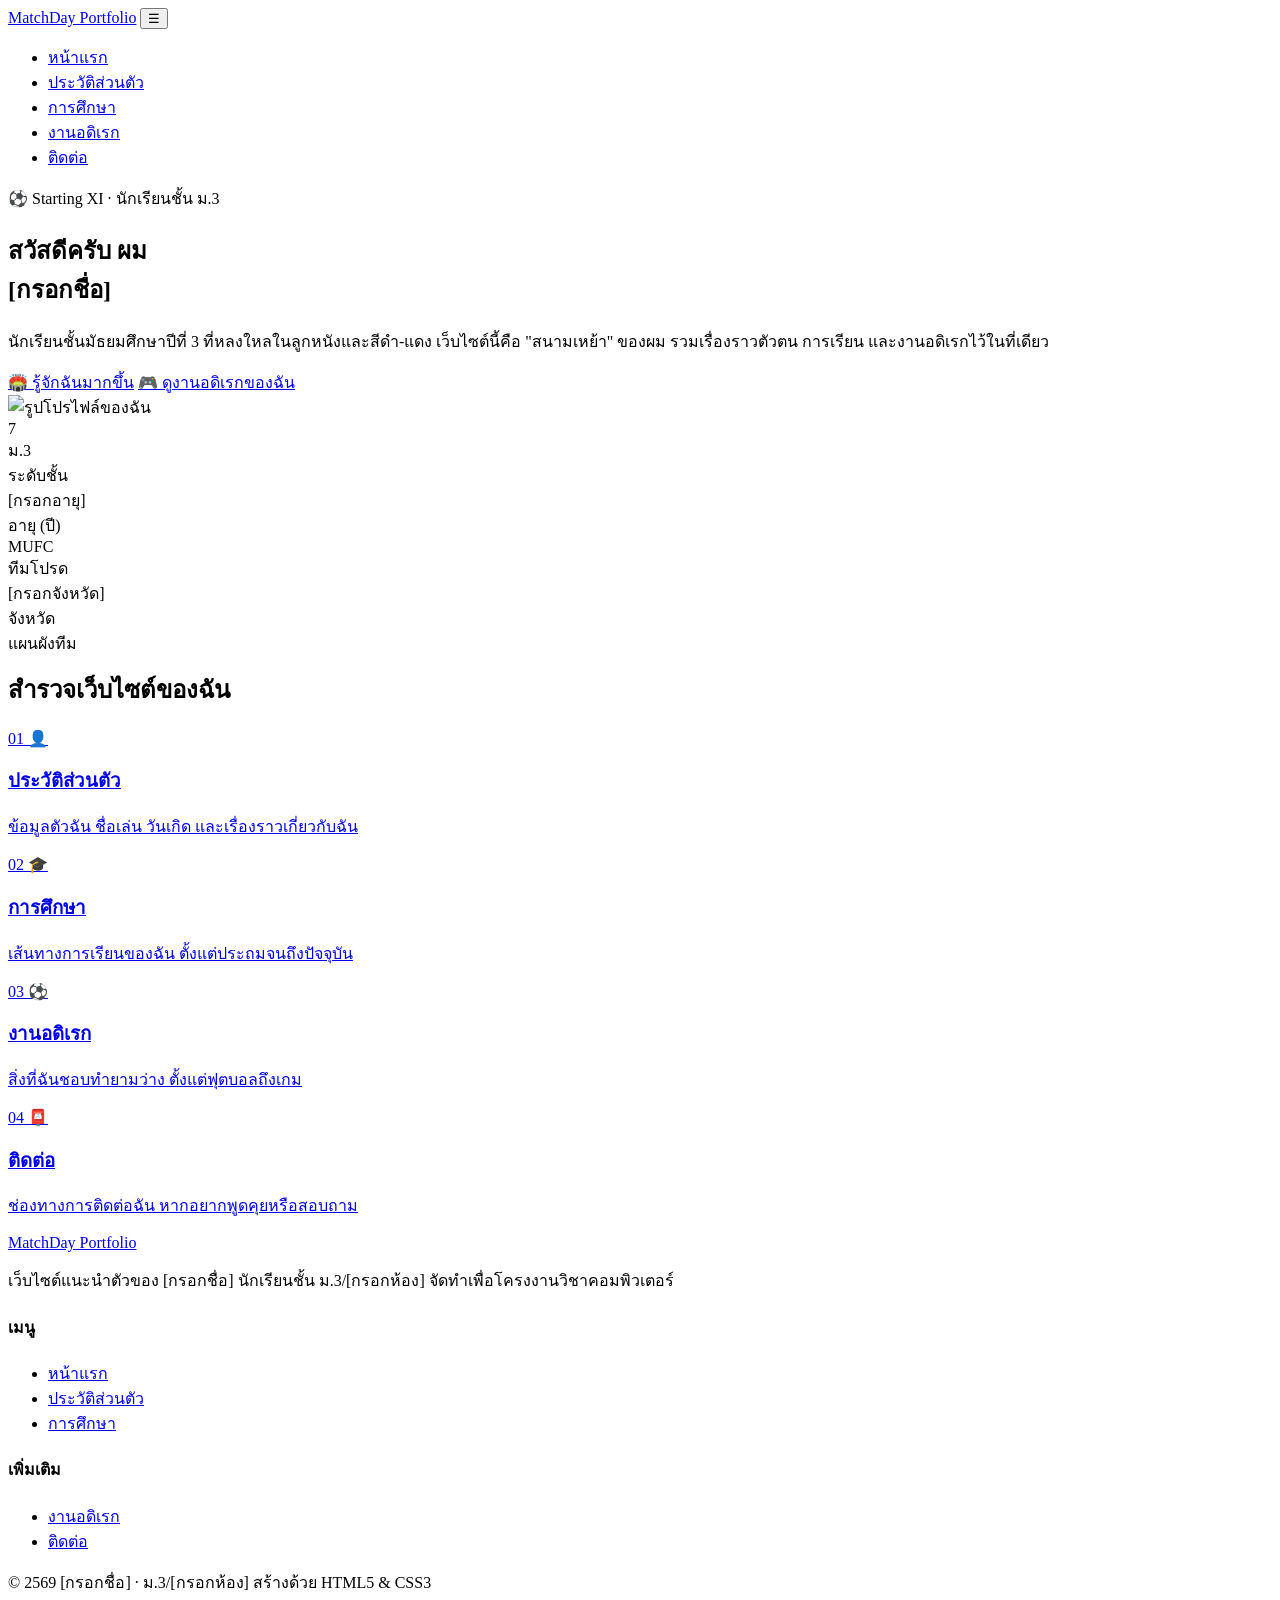
==== index.html @ 269f2356 "Add files via upload" ====
<!DOCTYPE html>
<html lang="th">
<head>
  <meta charset="UTF-8">
  <meta name="viewport" content="width=device-width, initial-scale=1.0">
  <title>หน้าแรก | MatchDay Portfolio</title>
  <link rel="preconnect" href="https://fonts.googleapis.com">
  <link href="https://fonts.googleapis.com/css2?family=Oswald:wght@400;500;600;700&family=Inter:wght@400;500;600&display=swap" rel="stylesheet">
  <link rel="stylesheet" href="style.css">
</head>
<body>

  <header>
    <nav class="navbar">
      <a href="index.html" class="brand"><span class="ball"></span> MatchDay Portfolio</a>
      <button class="nav-toggle" id="navToggle" aria-label="เปิดเมนู">☰</button>
      <ul class="nav-links" id="navLinks">
        <li><a href="index.html" class="active">หน้าแรก</a></li>
        <li><a href="profile.html">ประวัติส่วนตัว</a></li>
        <li><a href="education.html">การศึกษา</a></li>
        <li><a href="hobby.html">งานอดิเรก</a></li>
        <li><a href="contact.html">ติดต่อ</a></li>
      </ul>
    </nav>
  </header>

  <main>
    <section class="pitch-bg">
      <div class="hero">
        <div class="hero-text fade-up">
          <span class="kicker">⚽ Starting XI · นักเรียนชั้น ม.3</span>
          <h1>สวัสดีครับ ผม<br><span>[กรอกชื่อ]</span></h1>
          <p class="lede">
            นักเรียนชั้นมัธยมศึกษาปีที่ 3 ที่หลงใหลในลูกหนังและสีดำ-แดง
            เว็บไซต์นี้คือ "สนามเหย้า" ของผม รวมเรื่องราวตัวตน การเรียน
            และงานอดิเรกไว้ในที่เดียว
          </p>
          <div class="btn-row">
            <a href="profile.html" class="btn btn-primary">🏟️ รู้จักฉันมากขึ้น</a>
            <a href="hobby.html" class="btn btn-ghost">🎮 ดูงานอดิเรกของฉัน</a>
          </div>
        </div>

        <div class="hero-photo-wrap fade-up delay-1">
          <div class="stitch-frame">
            <img src="https://placehold.co/600x600/141414/C8102E?text=Profile" alt="รูปโปรไฟล์ของฉัน">
          </div>
          <div class="jersey-number">7</div>
        </div>
      </div>
    </section>

    <section class="scoreboard fade-up delay-2">
      <div class="stat-card">
        <div class="num">ม.3</div>
        <div class="label">ระดับชั้น</div>
      </div>
      <div class="stat-card">
        <div class="num">[กรอกอายุ]</div>
        <div class="label">อายุ (ปี)</div>
      </div>
      <div class="stat-card">
        <div class="num">MUFC</div>
        <div class="label">ทีมโปรด</div>
      </div>
      <div class="stat-card">
        <div class="num">[กรอกจังหวัด]</div>
        <div class="label">จังหวัด</div>
      </div>
    </section>

    <section class="section" style="padding-top:0;">
      <span class="eyebrow">แผนผังทีม</span>
      <h2 style="margin-top:14px;">สำรวจเว็บไซต์ของฉัน</h2>
      <div class="card-grid">
        <a href="profile.html" class="card">
          <span class="corner-tag">01</span>
          <span class="icon">👤</span>
          <h3>ประวัติส่วนตัว</h3>
          <p>ข้อมูลตัวฉัน ชื่อเล่น วันเกิด และเรื่องราวเกี่ยวกับฉัน</p>
        </a>
        <a href="education.html" class="card">
          <span class="corner-tag">02</span>
          <span class="icon">🎓</span>
          <h3>การศึกษา</h3>
          <p>เส้นทางการเรียนของฉัน ตั้งแต่ประถมจนถึงปัจจุบัน</p>
        </a>
        <a href="hobby.html" class="card">
          <span class="corner-tag">03</span>
          <span class="icon">⚽</span>
          <h3>งานอดิเรก</h3>
          <p>สิ่งที่ฉันชอบทำยามว่าง ตั้งแต่ฟุตบอลถึงเกม</p>
        </a>
        <a href="contact.html" class="card">
          <span class="corner-tag">04</span>
          <span class="icon">📮</span>
          <h3>ติดต่อ</h3>
          <p>ช่องทางการติดต่อฉัน หากอยากพูดคุยหรือสอบถาม</p>
        </a>
      </div>
    </section>
  </main>

  <footer>
    <div class="footer-inner">
      <div class="footer-brand">
        <a href="index.html" class="brand"><span class="ball"></span> MatchDay Portfolio</a>
        <p>เว็บไซต์แนะนำตัวของ [กรอกชื่อ] นักเรียนชั้น ม.3/[กรอกห้อง] จัดทำเพื่อโครงงานวิชาคอมพิวเตอร์</p>
      </div>
      <div class="footer-col">
        <h4>เมนู</h4>
        <ul>
          <li><a href="index.html">หน้าแรก</a></li>
          <li><a href="profile.html">ประวัติส่วนตัว</a></li>
          <li><a href="education.html">การศึกษา</a></li>
        </ul>
      </div>
      <div class="footer-col">
        <h4>เพิ่มเติม</h4>
        <ul>
          <li><a href="hobby.html">งานอดิเรก</a></li>
          <li><a href="contact.html">ติดต่อ</a></li>
        </ul>
      </div>
    </div>
    <div class="footer-bottom">
      <span>© 2569 [กรอกชื่อ] · ม.3/[กรอกห้อง]</span>
      <span>สร้างด้วย HTML5 &amp; CSS3</span>
    </div>
  </footer>

  <script>
    const navToggle = document.getElementById('navToggle');
    const navLinks = document.getElementById('navLinks');
    navToggle.addEventListener('click', () => navLinks.classList.toggle('open'));
  </script>
</body>
</html>
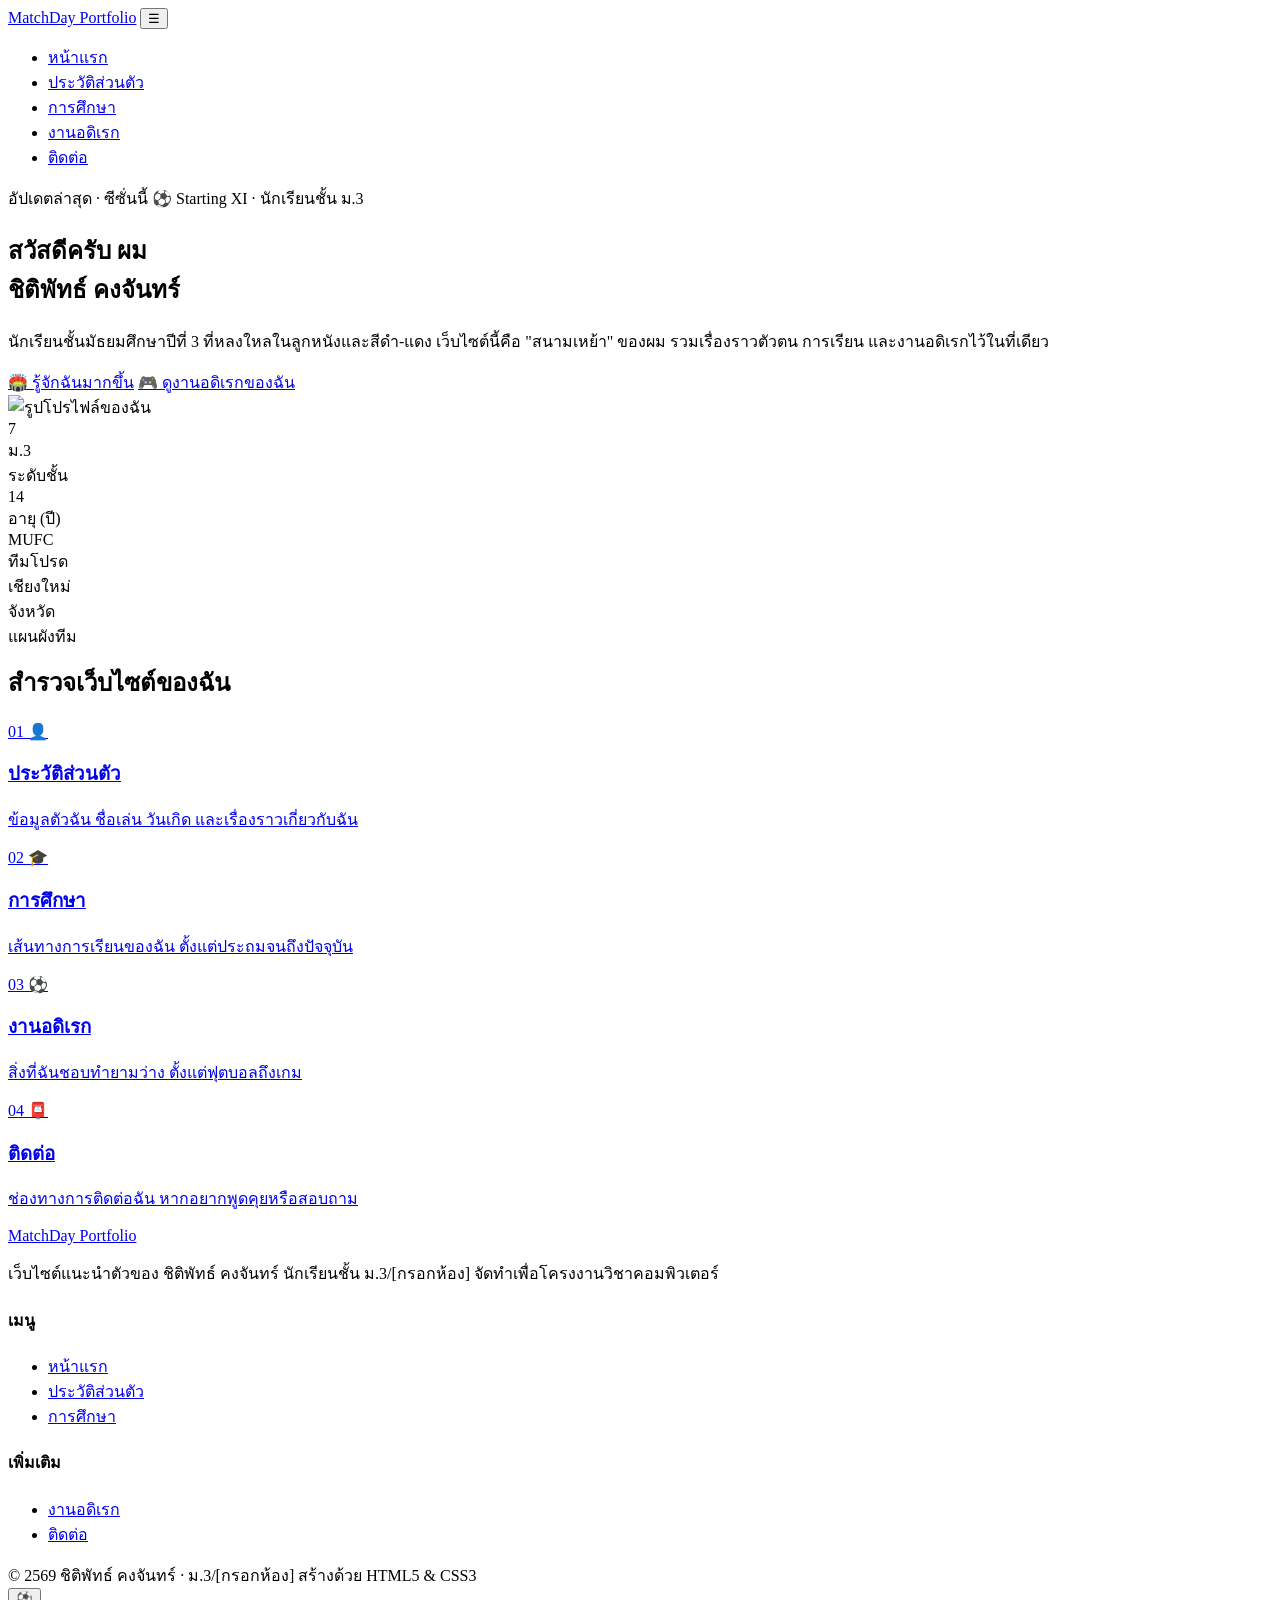
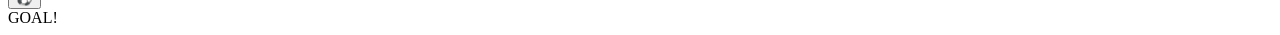
==== commit 9820e08b: "Add files via upload" ====
--- a/index.html
+++ b/index.html
@@ -5,7 +5,7 @@
   <meta name="viewport" content="width=device-width, initial-scale=1.0">
   <title>หน้าแรก | MatchDay Portfolio</title>
   <link rel="preconnect" href="https://fonts.googleapis.com">
-  <link href="https://fonts.googleapis.com/css2?family=Oswald:wght@400;500;600;700&family=Inter:wght@400;500;600&display=swap" rel="stylesheet">
+  <link href="https://fonts.googleapis.com/css2?family=Anton&family=Plus+Jakarta+Sans:wght@400;500;600;700;800&display=swap" rel="stylesheet">
   <link rel="stylesheet" href="style.css">
 </head>
 <body>
@@ -26,10 +26,14 @@
 
   <main>
     <section class="pitch-bg">
+      <div class="floodlight fl-1"></div>
+      <div class="floodlight fl-2"></div>
+      <div class="rolling-ball"></div>
       <div class="hero">
         <div class="hero-text fade-up">
+          <span class="live-badge"><span class="dot"></span> อัปเดตล่าสุด · ซีซั่นนี้</span>
           <span class="kicker">⚽ Starting XI · นักเรียนชั้น ม.3</span>
-          <h1>สวัสดีครับ ผม<br><span>[กรอกชื่อ]</span></h1>
+          <h1>สวัสดีครับ ผม<br><span>ชิติพัทธ์ คงจันทร์</span></h1>
           <p class="lede">
             นักเรียนชั้นมัธยมศึกษาปีที่ 3 ที่หลงใหลในลูกหนังและสีดำ-แดง
             เว็บไซต์นี้คือ "สนามเหย้า" ของผม รวมเรื่องราวตัวตน การเรียน
@@ -56,7 +60,7 @@
         <div class="label">ระดับชั้น</div>
       </div>
       <div class="stat-card">
-        <div class="num">[กรอกอายุ]</div>
+        <div class="num">14</div>
         <div class="label">อายุ (ปี)</div>
       </div>
       <div class="stat-card">
@@ -64,7 +68,7 @@
         <div class="label">ทีมโปรด</div>
       </div>
       <div class="stat-card">
-        <div class="num">[กรอกจังหวัด]</div>
+        <div class="num">เชียงใหม่</div>
         <div class="label">จังหวัด</div>
       </div>
     </section>
@@ -105,7 +109,7 @@
     <div class="footer-inner">
       <div class="footer-brand">
         <a href="index.html" class="brand"><span class="ball"></span> MatchDay Portfolio</a>
-        <p>เว็บไซต์แนะนำตัวของ [กรอกชื่อ] นักเรียนชั้น ม.3/[กรอกห้อง] จัดทำเพื่อโครงงานวิชาคอมพิวเตอร์</p>
+        <p>เว็บไซต์แนะนำตัวของ ชิติพัทธ์ คงจันทร์ นักเรียนชั้น ม.3/[กรอกห้อง] จัดทำเพื่อโครงงานวิชาคอมพิวเตอร์</p>
       </div>
       <div class="footer-col">
         <h4>เมนู</h4>
@@ -124,15 +128,42 @@
       </div>
     </div>
     <div class="footer-bottom">
-      <span>© 2569 [กรอกชื่อ] · ม.3/[กรอกห้อง]</span>
+      <span>© 2569 ชิติพัทธ์ คงจันทร์ · ม.3/[กรอกห้อง]</span>
       <span>สร้างด้วย HTML5 &amp; CSS3</span>
     </div>
   </footer>
+
+  <button class="goal-fab" id="goalFab" title="ฉลองประตู!" aria-label="ฉลองประตู">⚽</button>
+  <div class="goal-flash" id="goalFlash">GOAL!</div>
 
   <script>
     const navToggle = document.getElementById('navToggle');
     const navLinks = document.getElementById('navLinks');
     navToggle.addEventListener('click', () => navLinks.classList.toggle('open'));
+
+    const goalFab = document.getElementById('goalFab');
+    const goalFlash = document.getElementById('goalFlash');
+    const reduceMotion = window.matchMedia('(prefers-reduced-motion: reduce)').matches;
+
+    goalFab.addEventListener('click', () => {
+      goalFlash.classList.remove('show');
+      void goalFlash.offsetWidth;
+      goalFlash.classList.add('show');
+
+      if (!reduceMotion) {
+        const colors = ['#C8102E', '#ffffff', '#E5B800', '#8B0000'];
+        for (let i = 0; i < 26; i++) {
+          const piece = document.createElement('div');
+          piece.className = 'confetti-piece';
+          piece.style.left = Math.random() * 100 + 'vw';
+          piece.style.background = colors[Math.floor(Math.random() * colors.length)];
+          piece.style.animationDuration = (2 + Math.random() * 1.5) + 's';
+          piece.style.borderRadius = Math.random() > 0.5 ? '50%' : '2px';
+          document.body.appendChild(piece);
+          setTimeout(() => piece.remove(), 3600);
+        }
+      }
+    });
   </script>
 </body>
 </html>
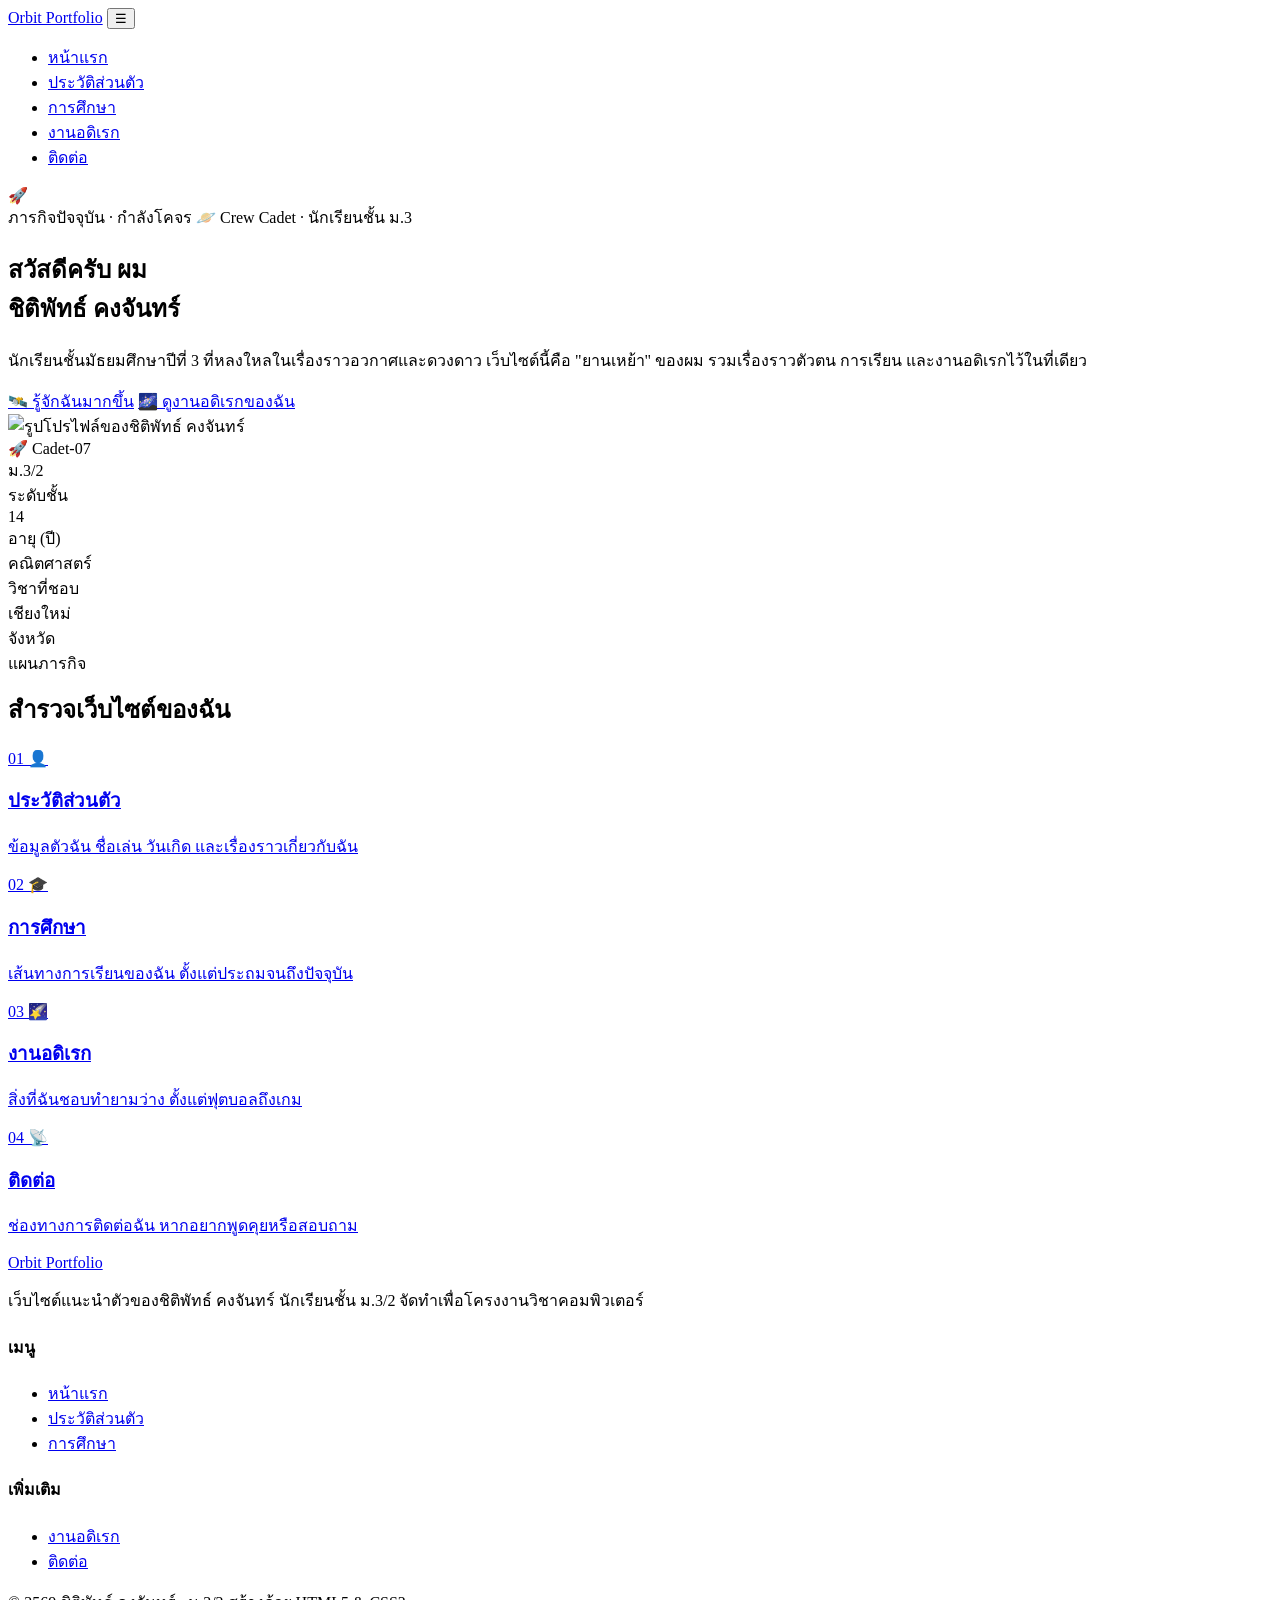
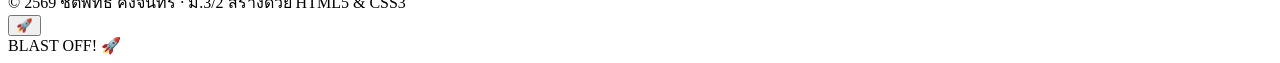
==== commit 793dcf31: "Add files via upload" ====
--- a/index.html
+++ b/index.html
@@ -3,16 +3,22 @@
 <head>
   <meta charset="UTF-8">
   <meta name="viewport" content="width=device-width, initial-scale=1.0">
-  <title>หน้าแรก | MatchDay Portfolio</title>
+  <title>หน้าแรก | Orbit Portfolio</title>
   <link rel="preconnect" href="https://fonts.googleapis.com">
-  <link href="https://fonts.googleapis.com/css2?family=Anton&family=Plus+Jakarta+Sans:wght@400;500;600;700;800&display=swap" rel="stylesheet">
+  <link href="https://fonts.googleapis.com/css2?family=Space+Grotesk:wght@400;500;600;700&family=Inter:wght@400;500;600&display=swap" rel="stylesheet">
   <link rel="stylesheet" href="style.css">
 </head>
 <body>
 
+  <div class="starfield">
+    <div class="stars-small"></div>
+    <div class="stars-big"></div>
+  </div>
+  <div class="nebula"></div>
+
   <header>
     <nav class="navbar">
-      <a href="index.html" class="brand"><span class="ball"></span> MatchDay Portfolio</a>
+      <a href="index.html" class="brand"><span class="planet-mark"></span> Orbit Portfolio</a>
       <button class="nav-toggle" id="navToggle" aria-label="เปิดเมนู">☰</button>
       <ul class="nav-links" id="navLinks">
         <li><a href="index.html" class="active">หน้าแรก</a></li>
@@ -25,38 +31,44 @@
   </header>
 
   <main>
-    <section class="pitch-bg">
-      <div class="floodlight fl-1"></div>
-      <div class="floodlight fl-2"></div>
-      <div class="rolling-ball"></div>
+    <section>
+      <div class="solar-system ss-hero">
+        <div class="sun"></div>
+        <div class="orbit-ring r1"><div class="planet"></div></div>
+        <div class="orbit-ring r2"><div class="planet"></div></div>
+        <div class="orbit-ring r3"><div class="planet"></div></div>
+      </div>
+      <div class="rocket-fly">🚀</div>
+
       <div class="hero">
         <div class="hero-text fade-up">
-          <span class="live-badge"><span class="dot"></span> อัปเดตล่าสุด · ซีซั่นนี้</span>
-          <span class="kicker">⚽ Starting XI · นักเรียนชั้น ม.3</span>
+          <span class="live-badge"><span class="dot"></span> ภารกิจปัจจุบัน · กำลังโคจร</span>
+          <span class="kicker">🪐 Crew Cadet · นักเรียนชั้น ม.3</span>
           <h1>สวัสดีครับ ผม<br><span>ชิติพัทธ์ คงจันทร์</span></h1>
           <p class="lede">
-            นักเรียนชั้นมัธยมศึกษาปีที่ 3 ที่หลงใหลในลูกหนังและสีดำ-แดง
-            เว็บไซต์นี้คือ "สนามเหย้า" ของผม รวมเรื่องราวตัวตน การเรียน
+            นักเรียนชั้นมัธยมศึกษาปีที่ 3 ที่หลงใหลในเรื่องราวอวกาศและดวงดาว
+            เว็บไซต์นี้คือ "ยานเหย้า" ของผม รวมเรื่องราวตัวตน การเรียน
             และงานอดิเรกไว้ในที่เดียว
           </p>
           <div class="btn-row">
-            <a href="profile.html" class="btn btn-primary">🏟️ รู้จักฉันมากขึ้น</a>
-            <a href="hobby.html" class="btn btn-ghost">🎮 ดูงานอดิเรกของฉัน</a>
+            <a href="profile.html" class="btn btn-primary">🛰️ รู้จักฉันมากขึ้น</a>
+            <a href="hobby.html" class="btn btn-ghost">🌌 ดูงานอดิเรกของฉัน</a>
           </div>
         </div>
 
         <div class="hero-photo-wrap fade-up delay-1">
-          <div class="stitch-frame">
-            <img src="https://placehold.co/600x600/141414/C8102E?text=Profile" alt="รูปโปรไฟล์ของฉัน">
+          <div class="orbit-satellite"></div>
+          <div class="orbit-frame">
+            <img src="assets/profile.jpg" alt="รูปโปรไฟล์ของชิติพัทธ์ คงจันทร์">
           </div>
-          <div class="jersey-number">7</div>
+          <div class="crew-badge">🚀 Cadet-07</div>
         </div>
       </div>
     </section>
 
     <section class="scoreboard fade-up delay-2">
       <div class="stat-card">
-        <div class="num">ม.3</div>
+        <div class="num">ม.3/2</div>
         <div class="label">ระดับชั้น</div>
       </div>
       <div class="stat-card">
@@ -64,8 +76,8 @@
         <div class="label">อายุ (ปี)</div>
       </div>
       <div class="stat-card">
-        <div class="num">MUFC</div>
-        <div class="label">ทีมโปรด</div>
+        <div class="num">คณิตศาสตร์</div>
+        <div class="label">วิชาที่ชอบ</div>
       </div>
       <div class="stat-card">
         <div class="num">เชียงใหม่</div>
@@ -74,7 +86,7 @@
     </section>
 
     <section class="section" style="padding-top:0;">
-      <span class="eyebrow">แผนผังทีม</span>
+      <span class="eyebrow">แผนภารกิจ</span>
       <h2 style="margin-top:14px;">สำรวจเว็บไซต์ของฉัน</h2>
       <div class="card-grid">
         <a href="profile.html" class="card">
@@ -91,13 +103,13 @@
         </a>
         <a href="hobby.html" class="card">
           <span class="corner-tag">03</span>
-          <span class="icon">⚽</span>
+          <span class="icon">🌠</span>
           <h3>งานอดิเรก</h3>
           <p>สิ่งที่ฉันชอบทำยามว่าง ตั้งแต่ฟุตบอลถึงเกม</p>
         </a>
         <a href="contact.html" class="card">
           <span class="corner-tag">04</span>
-          <span class="icon">📮</span>
+          <span class="icon">📡</span>
           <h3>ติดต่อ</h3>
           <p>ช่องทางการติดต่อฉัน หากอยากพูดคุยหรือสอบถาม</p>
         </a>
@@ -108,8 +120,8 @@
   <footer>
     <div class="footer-inner">
       <div class="footer-brand">
-        <a href="index.html" class="brand"><span class="ball"></span> MatchDay Portfolio</a>
-        <p>เว็บไซต์แนะนำตัวของ ชิติพัทธ์ คงจันทร์ นักเรียนชั้น ม.3/[กรอกห้อง] จัดทำเพื่อโครงงานวิชาคอมพิวเตอร์</p>
+        <a href="index.html" class="brand"><span class="planet-mark"></span> Orbit Portfolio</a>
+        <p>เว็บไซต์แนะนำตัวของชิติพัทธ์ คงจันทร์ นักเรียนชั้น ม.3/2 จัดทำเพื่อโครงงานวิชาคอมพิวเตอร์</p>
       </div>
       <div class="footer-col">
         <h4>เมนู</h4>
@@ -128,39 +140,39 @@
       </div>
     </div>
     <div class="footer-bottom">
-      <span>© 2569 ชิติพัทธ์ คงจันทร์ · ม.3/[กรอกห้อง]</span>
+      <span>© 2569 ชิติพัทธ์ คงจันทร์ · ม.3/2</span>
       <span>สร้างด้วย HTML5 &amp; CSS3</span>
     </div>
   </footer>
 
-  <button class="goal-fab" id="goalFab" title="ฉลองประตู!" aria-label="ฉลองประตู">⚽</button>
-  <div class="goal-flash" id="goalFlash">GOAL!</div>
+  <button class="launch-fab" id="launchFab" title="ปล่อยจรวด!" aria-label="ปล่อยจรวด">🚀</button>
+  <div class="launch-flash" id="launchFlash">BLAST OFF! 🚀</div>
 
   <script>
     const navToggle = document.getElementById('navToggle');
     const navLinks = document.getElementById('navLinks');
     navToggle.addEventListener('click', () => navLinks.classList.toggle('open'));
 
-    const goalFab = document.getElementById('goalFab');
-    const goalFlash = document.getElementById('goalFlash');
+    const launchFab = document.getElementById('launchFab');
+    const launchFlash = document.getElementById('launchFlash');
     const reduceMotion = window.matchMedia('(prefers-reduced-motion: reduce)').matches;
 
-    goalFab.addEventListener('click', () => {
-      goalFlash.classList.remove('show');
-      void goalFlash.offsetWidth;
-      goalFlash.classList.add('show');
+    launchFab.addEventListener('click', () => {
+      launchFlash.classList.remove('show');
+      void launchFlash.offsetWidth;
+      launchFlash.classList.add('show');
 
       if (!reduceMotion) {
-        const colors = ['#C8102E', '#ffffff', '#E5B800', '#8B0000'];
-        for (let i = 0; i < 26; i++) {
+        const colors = ['#7C5CFF', '#22D3EE', '#FFD166', '#ffffff'];
+        for (let i = 0; i < 28; i++) {
           const piece = document.createElement('div');
-          piece.className = 'confetti-piece';
+          piece.className = 'star-piece';
           piece.style.left = Math.random() * 100 + 'vw';
           piece.style.background = colors[Math.floor(Math.random() * colors.length)];
-          piece.style.animationDuration = (2 + Math.random() * 1.5) + 's';
+          piece.style.animationDuration = (1.6 + Math.random() * 1.4) + 's';
           piece.style.borderRadius = Math.random() > 0.5 ? '50%' : '2px';
           document.body.appendChild(piece);
-          setTimeout(() => piece.remove(), 3600);
+          setTimeout(() => piece.remove(), 3200);
         }
       }
     });
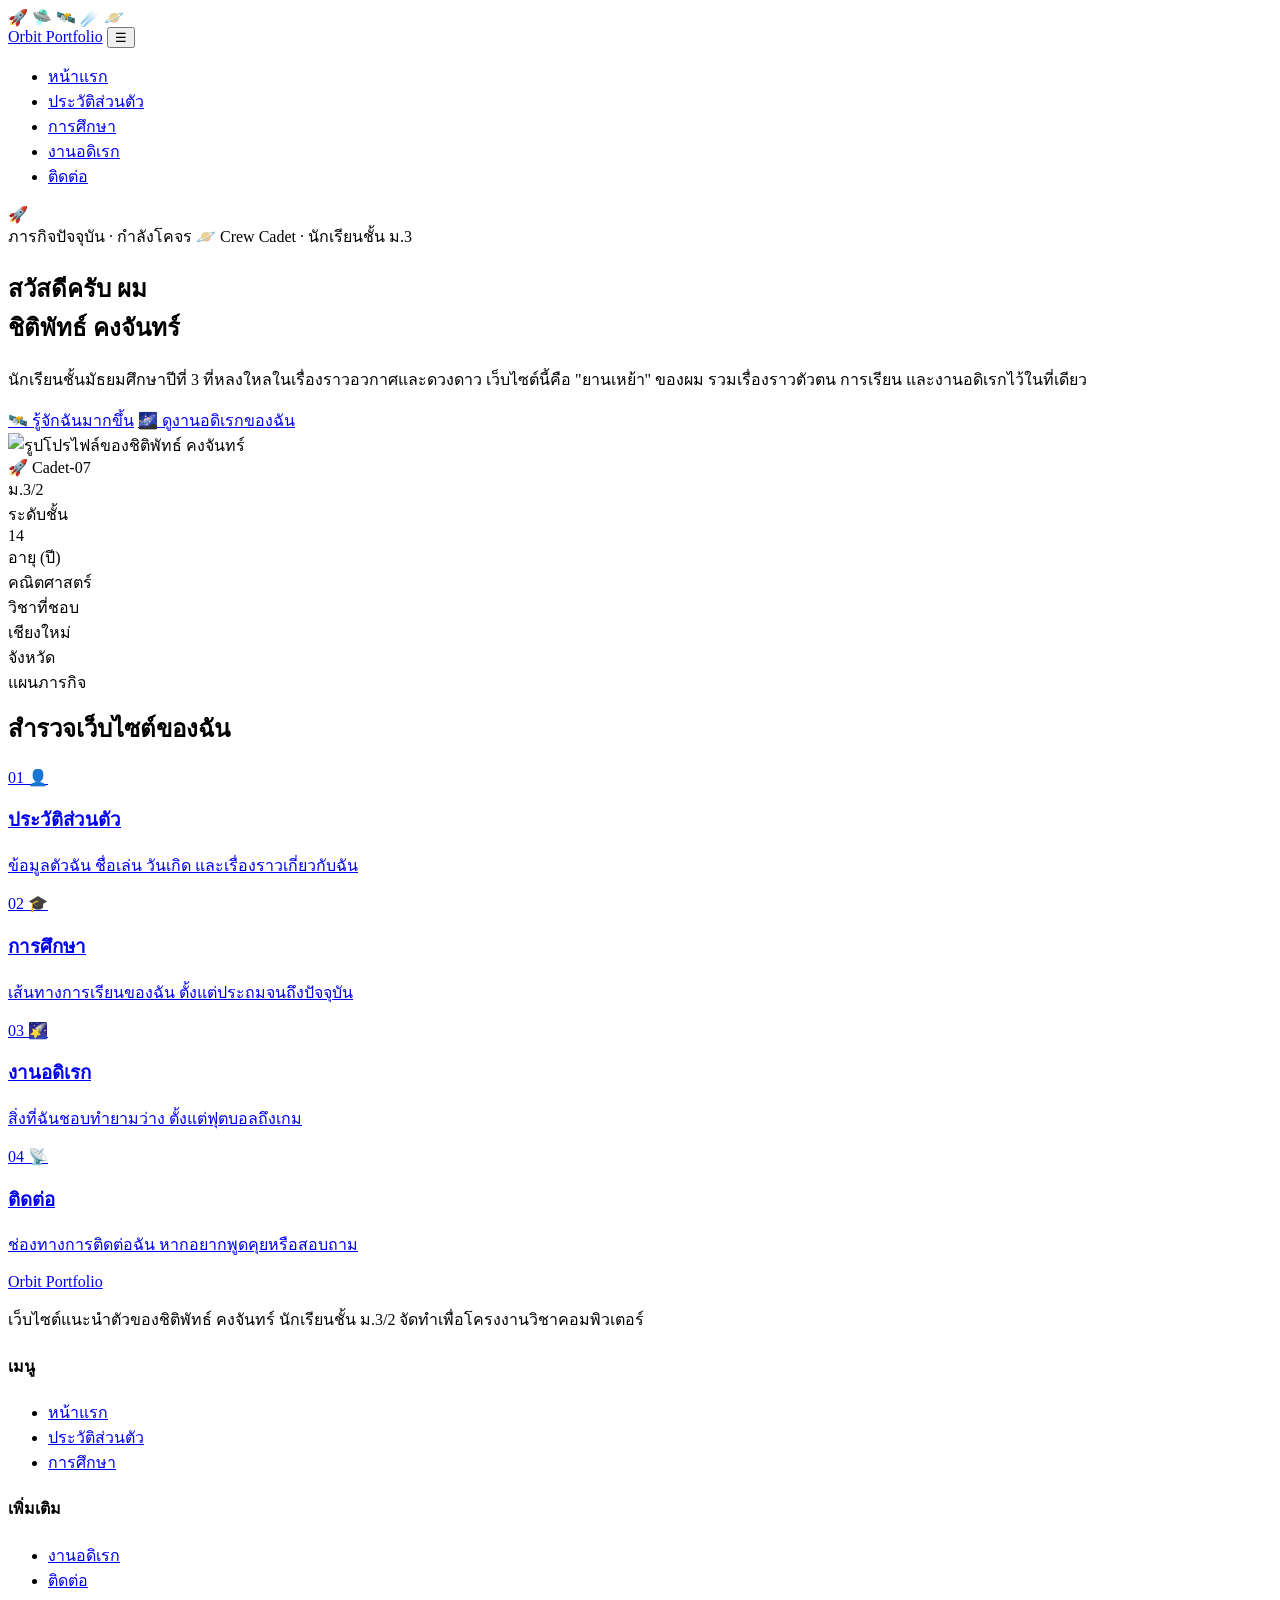
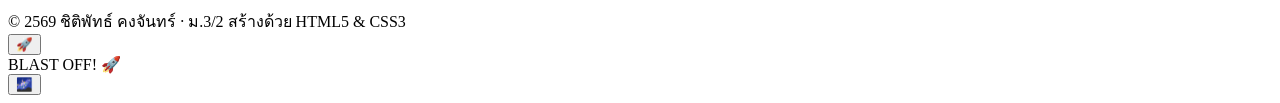
==== commit 29141ac3: "Add files via upload" ====
--- a/index.html
+++ b/index.html
@@ -1,11 +1,21 @@
 <!DOCTYPE html>
 <html lang="th">
 <head>
+  <script>
+    (function () {
+      try {
+        var saved = localStorage.getItem('orbit-theme') || 'nebula';
+        document.documentElement.setAttribute('data-theme', saved);
+      } catch (e) {
+        document.documentElement.setAttribute('data-theme', 'nebula');
+      }
+    })();
+  </script>
   <meta charset="UTF-8">
   <meta name="viewport" content="width=device-width, initial-scale=1.0">
   <title>หน้าแรก | Orbit Portfolio</title>
   <link rel="preconnect" href="https://fonts.googleapis.com">
-  <link href="https://fonts.googleapis.com/css2?family=Space+Grotesk:wght@400;500;600;700&family=Inter:wght@400;500;600&display=swap" rel="stylesheet">
+  <link href="https://fonts.googleapis.com/css2?family=Orbitron:wght@400..900&family=Exo+2:wght@400;500;600;700&display=swap" rel="stylesheet">
   <link rel="stylesheet" href="style.css">
 </head>
 <body>
@@ -15,6 +25,15 @@
     <div class="stars-big"></div>
   </div>
   <div class="nebula"></div>
+  <div class="galaxy-swirl swirl-1"></div>
+  <div class="galaxy-swirl swirl-2"></div>
+  <div class="space-objects" aria-hidden="true">
+    <span class="obj ship1">🚀</span>
+    <span class="obj ufo">🛸</span>
+    <span class="obj ship2">🛰️</span>
+    <span class="obj comet">☄️</span>
+    <span class="obj ship3">🪐</span>
+  </div>
 
   <header>
     <nav class="navbar">
@@ -59,7 +78,7 @@
         <div class="hero-photo-wrap fade-up delay-1">
           <div class="orbit-satellite"></div>
           <div class="orbit-frame">
-            <img src="assets/profile.jpg" alt="รูปโปรไฟล์ของชิติพัทธ์ คงจันทร์">
+            <img src="profile.jpg" alt="รูปโปรไฟล์ของชิติพัทธ์ คงจันทร์">
           </div>
           <div class="crew-badge">🚀 Cadet-07</div>
         </div>
@@ -147,6 +166,9 @@
 
   <button class="launch-fab" id="launchFab" title="ปล่อยจรวด!" aria-label="ปล่อยจรวด">🚀</button>
   <div class="launch-flash" id="launchFlash">BLAST OFF! 🚀</div>
+
+  <button class="theme-fab" id="themeFab" title="เปลี่ยนธีมกาแล็กซี่" aria-label="เปลี่ยนธีม">🌌</button>
+  <div class="theme-toast" id="themeToast"></div>
 
   <script>
     const navToggle = document.getElementById('navToggle');
@@ -177,5 +199,38 @@
       }
     });
   </script>
+
+  <script>
+    (function () {
+      var themeOrder = ['nebula', 'galaxy', 'aurora', 'solar'];
+      var themeNames = {
+        nebula: '🟣 Nebula Violet',
+        galaxy: '💗 Galaxy Pink',
+        aurora: '🟢 Aurora Green',
+        solar: '🟠 Solar Gold'
+      };
+      var themeFab = document.getElementById('themeFab');
+      var themeToast = document.getElementById('themeToast');
+      var toastTimer;
+
+      if (themeFab) {
+        themeFab.addEventListener('click', function () {
+          var current = document.documentElement.getAttribute('data-theme') || 'nebula';
+          var next = themeOrder[(themeOrder.indexOf(current) + 1) % themeOrder.length];
+          document.documentElement.setAttribute('data-theme', next);
+          try { localStorage.setItem('orbit-theme', next); } catch (e) {}
+
+          if (themeToast) {
+            themeToast.textContent = themeNames[next];
+            themeToast.classList.add('show');
+            clearTimeout(toastTimer);
+            toastTimer = setTimeout(function () {
+              themeToast.classList.remove('show');
+            }, 1800);
+          }
+        });
+      }
+    })();
+  </script>
 </body>
 </html>
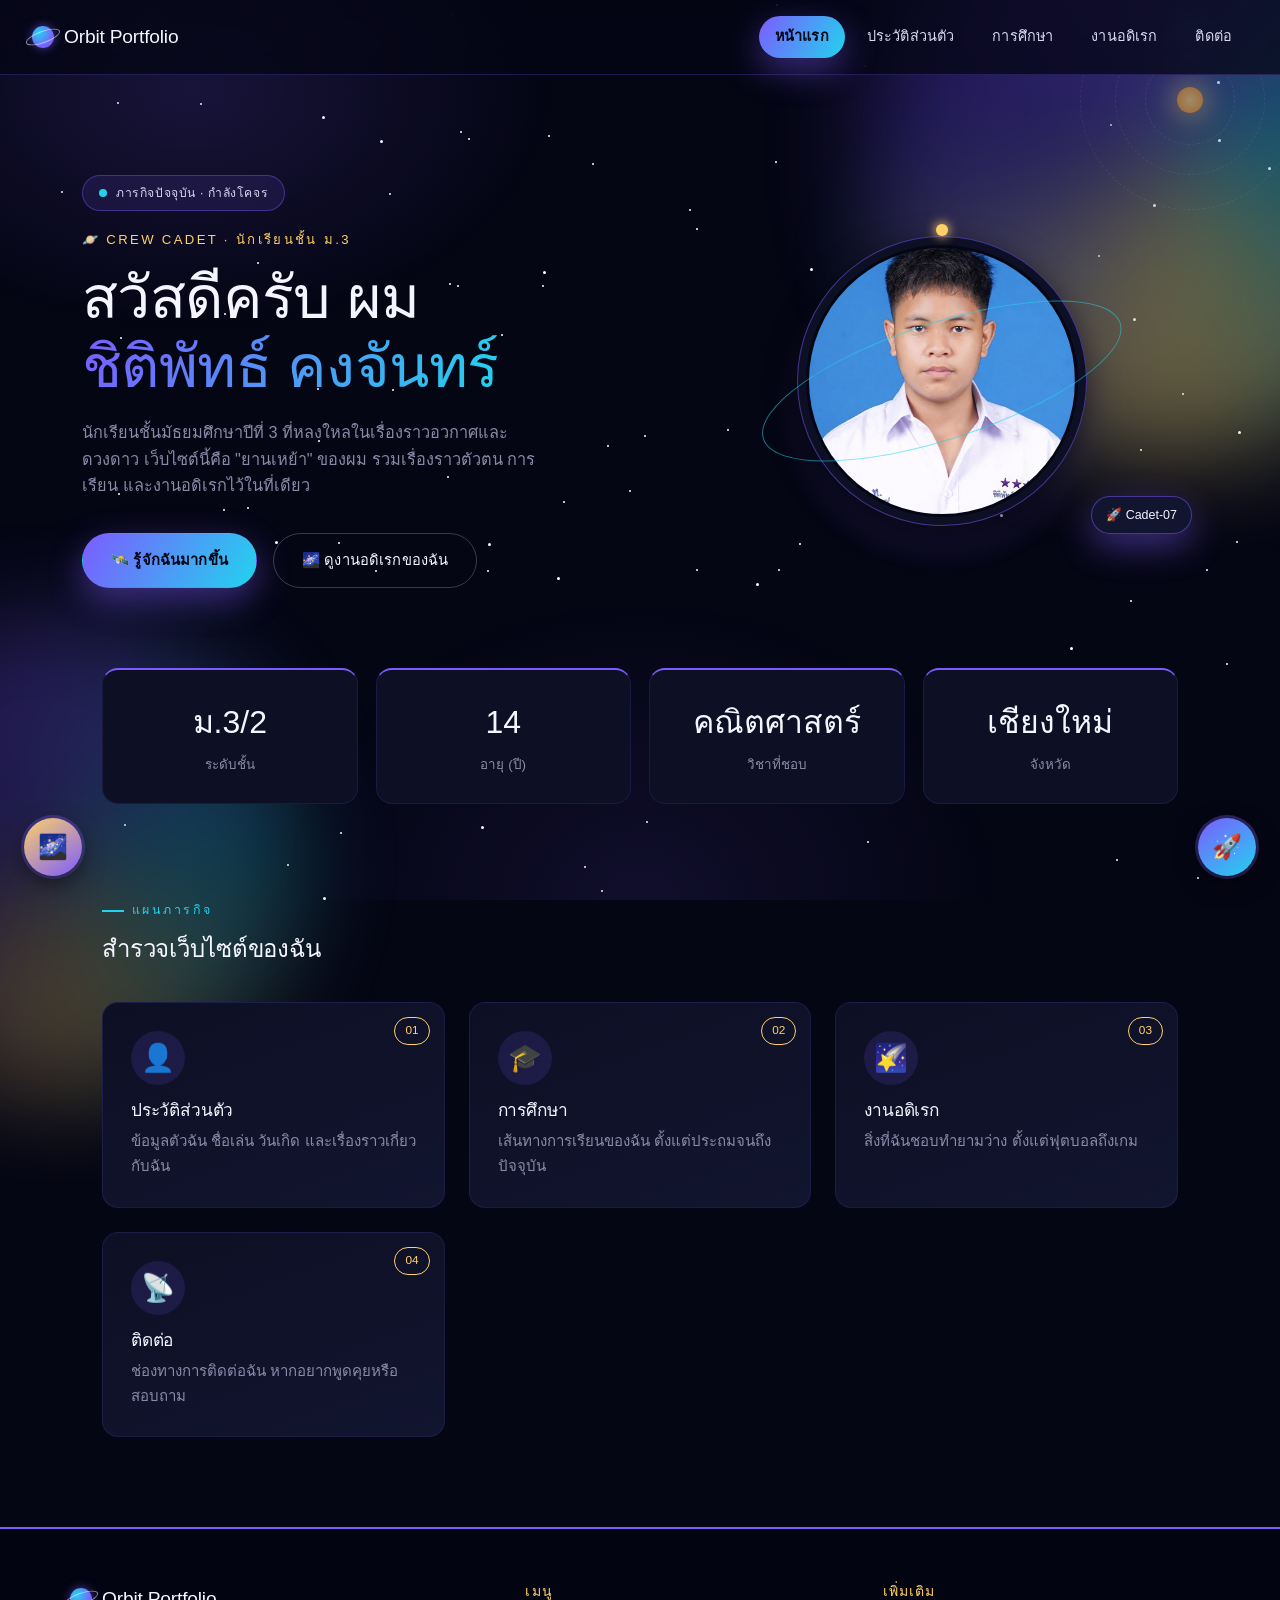
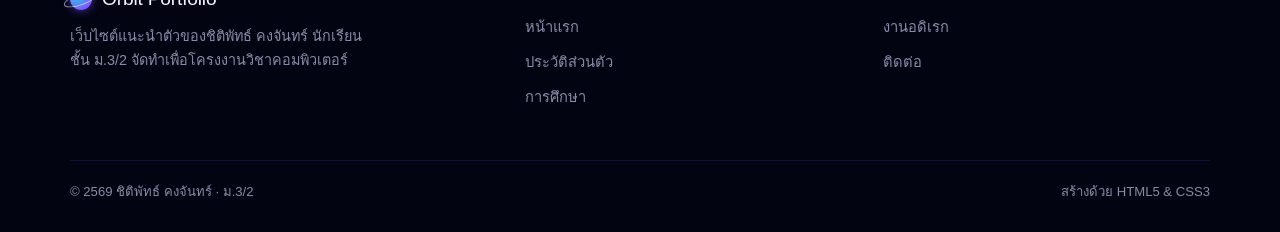
==== commit ed168bbc: "Add files via upload" ====
--- a/index.html
+++ b/index.html
@@ -28,11 +28,88 @@
   <div class="galaxy-swirl swirl-1"></div>
   <div class="galaxy-swirl swirl-2"></div>
   <div class="space-objects" aria-hidden="true">
-    <span class="obj ship1">🚀</span>
-    <span class="obj ufo">🛸</span>
-    <span class="obj ship2">🛰️</span>
+    <svg width="0" height="0" style="position:absolute">
+      <defs>
+        <symbol id="craft-shuttle" viewBox="0 0 240 110">
+          <path d="M10 60 C10 45 40 40 70 40 L170 40 C205 40 225 50 232 58 C225 66 205 76 170 76 L70 76 C40 76 10 71 10 60 Z"/>
+          <path d="M90 76 L60 100 L110 76 Z" opacity="0.85"/>
+          <path d="M150 40 L165 15 L180 40 Z" opacity="0.85"/>
+          <circle cx="195" cy="58" r="5" style="fill:#0b0c1e" opacity="0.8"/>
+          <circle cx="35" cy="52" r="4" style="fill:#0b0c1e" opacity="0.7"/>
+          <circle cx="47" cy="52" r="4" style="fill:#0b0c1e" opacity="0.7"/>
+        </symbol>
+        <symbol id="craft-ufo" viewBox="0 0 160 80">
+          <ellipse cx="80" cy="50" rx="72" ry="16"/>
+          <path d="M45 42 C50 20 110 20 115 42 Z" opacity="0.9"/>
+          <circle cx="30" cy="50" r="5" style="fill:#fff" opacity="0.8"/>
+          <circle cx="55" cy="54" r="5" style="fill:#fff" opacity="0.8"/>
+          <circle cx="80" cy="56" r="5" style="fill:#fff" opacity="0.8"/>
+          <circle cx="105" cy="54" r="5" style="fill:#fff" opacity="0.8"/>
+          <circle cx="130" cy="50" r="5" style="fill:#fff" opacity="0.8"/>
+        </symbol>
+        <symbol id="craft-satellite" viewBox="0 0 300 120">
+          <rect x="15" y="30" width="80" height="60" rx="6"/>
+          <g style="stroke:#0b0c1e; stroke-width:2; opacity:0.5">
+            <line x1="35" y1="30" x2="35" y2="90"/>
+            <line x1="55" y1="30" x2="55" y2="90"/>
+            <line x1="75" y1="30" x2="75" y2="90"/>
+            <line x1="15" y1="45" x2="95" y2="45"/>
+            <line x1="15" y1="60" x2="95" y2="60"/>
+            <line x1="15" y1="75" x2="95" y2="75"/>
+          </g>
+          <line x1="95" y1="60" x2="125" y2="60" stroke="currentColor" stroke-width="5"/>
+          <circle cx="150" cy="60" r="28"/>
+          <path d="M150 32 L165 10 L150 20 Z" opacity="0.85"/>
+          <line x1="175" y1="60" x2="205" y2="60" stroke="currentColor" stroke-width="5"/>
+          <rect x="205" y="30" width="80" height="60" rx="6"/>
+          <g style="stroke:#0b0c1e; stroke-width:2; opacity:0.5">
+            <line x1="225" y1="30" x2="225" y2="90"/>
+            <line x1="245" y1="30" x2="245" y2="90"/>
+            <line x1="265" y1="30" x2="265" y2="90"/>
+            <line x1="205" y1="45" x2="285" y2="45"/>
+            <line x1="205" y1="60" x2="285" y2="60"/>
+            <line x1="205" y1="75" x2="285" y2="75"/>
+          </g>
+        </symbol>
+        <symbol id="craft-station" viewBox="0 0 340 140">
+          <rect x="40" y="66" width="260" height="8" rx="4"/>
+          <rect x="150" y="45" width="50" height="50" rx="10" opacity="0.95"/>
+          <rect x="110" y="55" width="30" height="30" rx="6" opacity="0.85"/>
+          <rect x="210" y="55" width="30" height="30" rx="6" opacity="0.85"/>
+          <rect x="10" y="15" width="55" height="40" rx="4"/>
+          <rect x="10" y="85" width="55" height="40" rx="4"/>
+          <rect x="275" y="15" width="55" height="40" rx="4"/>
+          <rect x="275" y="85" width="55" height="40" rx="4"/>
+          <g style="stroke:#0b0c1e; stroke-width:1.5; opacity:0.5">
+            <line x1="24" y1="15" x2="24" y2="55"/><line x1="38" y1="15" x2="38" y2="55"/><line x1="52" y1="15" x2="52" y2="55"/>
+            <line x1="10" y1="28" x2="65" y2="28"/><line x1="10" y1="42" x2="65" y2="42"/>
+            <line x1="24" y1="85" x2="24" y2="125"/><line x1="38" y1="85" x2="38" y2="125"/><line x1="52" y1="85" x2="52" y2="125"/>
+            <line x1="10" y1="98" x2="65" y2="98"/><line x1="10" y1="112" x2="65" y2="112"/>
+            <line x1="289" y1="15" x2="289" y2="55"/><line x1="303" y1="15" x2="303" y2="55"/><line x1="317" y1="15" x2="317" y2="55"/>
+            <line x1="275" y1="28" x2="330" y2="28"/><line x1="275" y1="42" x2="330" y2="42"/>
+            <line x1="289" y1="85" x2="289" y2="125"/><line x1="303" y1="85" x2="303" y2="125"/><line x1="317" y1="85" x2="317" y2="125"/>
+            <line x1="275" y1="98" x2="330" y2="98"/><line x1="275" y1="112" x2="330" y2="112"/>
+          </g>
+        </symbol>
+        <symbol id="craft-rocket" viewBox="0 0 100 220">
+          <path d="M50 4 C30 34 24 70 24 96 L76 96 C76 70 70 34 50 4 Z" opacity="0.95"/>
+          <rect x="24" y="96" width="52" height="70" rx="14"/>
+          <circle cx="50" cy="120" r="13" style="fill:#0b0c1e" opacity="0.85"/>
+          <circle cx="50" cy="120" r="9" style="fill:#ffffff" opacity="0.9"/>
+          <path d="M24 150 L4 200 L24 178 Z"/>
+          <path d="M76 150 L96 200 L76 178 Z"/>
+          <path d="M36 166 L50 206 L64 166 Z" opacity="0.85"/>
+        </symbol>
+      </defs>
+    </svg>
+
+    <svg class="obj craft-shuttle-el" viewBox="0 0 240 110"><use href="#craft-shuttle"></use></svg>
+    <svg class="obj craft-ufo-el" viewBox="0 0 160 80"><use href="#craft-ufo"></use></svg>
+    <svg class="obj craft-sat-el" viewBox="0 0 300 120"><use href="#craft-satellite"></use></svg>
+    <svg class="obj craft-station-el" viewBox="0 0 340 140"><use href="#craft-station"></use></svg>
+    <svg class="obj craft-rocket-el" viewBox="0 0 100 220"><use href="#craft-rocket"></use></svg>
     <span class="obj comet">☄️</span>
-    <span class="obj ship3">🪐</span>
+    <span class="obj planet">🪐</span>
   </div>
 
   <header>
--- a/style.css
+++ b/style.css
@@ -0,0 +1,1285 @@
+/* ============================================
+   ORBIT PORTFOLIO — style.css
+   Theme: Minimal Space / Solar System
+   ============================================ */
+
+:root {
+  --space-black: #050614;
+  --card: #0d0f24;
+  --card-2: #12152f;
+  --violet: #7c5cff;
+  --violet-dark: #4b32b3;
+  --cyan: #22d3ee;
+  --accent-glow: rgba(124, 92, 255, 0.45);
+  --white: #f5f5ff;
+  --off-white: #d8d8f0;
+  --grey: #8a8aa8;
+  --gold: #ffd166;
+
+  --font-display: "Orbitron", "Segoe UI", sans-serif;
+  --font-body: "Exo 2", "Segoe UI", sans-serif;
+
+  --radius-sm: 8px;
+  --radius-md: 16px;
+  --radius-lg: 28px;
+
+  --shadow-card: 0 10px 30px rgba(0, 0, 0, 0.6);
+  --shadow-accent: 0 12px 34px var(--accent-glow);
+
+  /* default theme = nebula */
+  --nebula-c1: rgba(124, 92, 255, 0.16);
+  --nebula-c2: rgba(34, 211, 238, 0.12);
+  --nebula-c3: rgba(124, 92, 255, 0.1);
+}
+
+/* ============================================
+   THEME VARIANTS — สลับสีธีมกาแล็กซี่
+   ============================================ */
+[data-theme="nebula"] {
+  --violet: #7c5cff;
+  --violet-dark: #4b32b3;
+  --cyan: #22d3ee;
+  --gold: #ffd166;
+  --accent-glow: rgba(124, 92, 255, 0.45);
+  --nebula-c1: rgba(124, 92, 255, 0.16);
+  --nebula-c2: rgba(34, 211, 238, 0.12);
+  --nebula-c3: rgba(124, 92, 255, 0.1);
+}
+
+[data-theme="galaxy"] {
+  --violet: #e055f0;
+  --violet-dark: #8b1fa8;
+  --cyan: #ff6fb0;
+  --gold: #ffb454;
+  --accent-glow: rgba(224, 85, 240, 0.45);
+  --nebula-c1: rgba(224, 85, 240, 0.2);
+  --nebula-c2: rgba(255, 111, 176, 0.15);
+  --nebula-c3: rgba(139, 31, 168, 0.16);
+}
+
+[data-theme="aurora"] {
+  --violet: #2fe6a4;
+  --violet-dark: #0d8a63;
+  --cyan: #22d3ee;
+  --gold: #baff5c;
+  --accent-glow: rgba(47, 230, 164, 0.4);
+  --nebula-c1: rgba(47, 230, 164, 0.18);
+  --nebula-c2: rgba(34, 211, 238, 0.14);
+  --nebula-c3: rgba(186, 255, 92, 0.1);
+}
+
+[data-theme="solar"] {
+  --violet: #ff8a3d;
+  --violet-dark: #c2410c;
+  --cyan: #ffcf4d;
+  --gold: #fff08a;
+  --accent-glow: rgba(255, 138, 61, 0.45);
+  --nebula-c1: rgba(255, 138, 61, 0.2);
+  --nebula-c2: rgba(255, 207, 77, 0.14);
+  --nebula-c3: rgba(194, 65, 12, 0.14);
+}
+
+* {
+  box-sizing: border-box;
+  margin: 0;
+  padding: 0;
+}
+
+html {
+  scroll-behavior: smooth;
+}
+
+body {
+  background: var(--space-black);
+  color: var(--off-white);
+  font-family: var(--font-body);
+  line-height: 1.65;
+  overflow-x: hidden;
+  position: relative;
+}
+
+img {
+  max-width: 100%;
+  display: block;
+}
+
+a {
+  color: inherit;
+  text-decoration: none;
+}
+
+h1, h2, h3, h4 {
+  font-family: var(--font-display);
+  font-weight: 500;
+  letter-spacing: -0.01em;
+  line-height: 1.15;
+  color: var(--white);
+}
+
+.eyebrow {
+  display: inline-flex;
+  align-items: center;
+  gap: 8px;
+  font-family: var(--font-display);
+  font-size: 0.78rem;
+  letter-spacing: 0.2em;
+  text-transform: uppercase;
+  color: var(--cyan);
+}
+.eyebrow::before {
+  content: "";
+  width: 22px;
+  height: 2px;
+  background: var(--cyan);
+  display: inline-block;
+}
+
+.section {
+  max-width: 1140px;
+  margin: 0 auto;
+  padding: 90px 32px;
+  position: relative;
+}
+
+.section-tight {
+  padding: 60px 32px;
+}
+
+/* ============ STARFIELD (fixed, whole site) ============ */
+.starfield {
+  position: fixed;
+  inset: 0;
+  z-index: -2;
+  background: var(--space-black);
+  overflow: hidden;
+  pointer-events: none;
+}
+.stars-small,
+.stars-big {
+  position: absolute;
+  top: 0;
+  left: 0;
+  width: 2px;
+  height: 2px;
+  background: transparent;
+  border-radius: 50%;
+}
+.stars-small {
+  box-shadow: 1309px 228px #fff, 51px 1518px #fff, 563px 501px #fff, 457px 285px #fff, 1508px 209px #fff, 1385px 1516px #fff, 1827px 1116px #fff, 178px 1209px #fff, 864px 65px #fff, 61px 191px #fff, 447px 476px #fff, 1034px 1232px #fff, 54px 1149px #fff, 407px 1466px #fff, 1330px 1436px #fff, 1116px 859px #fff, 451px 919px #fff, 1206px 569px #fff, 1657px 1780px #fff, 13px 1554px #fff, 1650px 326px #fff, 1429px 865px #fff, 696px 569px #fff, 318px 440px #fff, 1960px 1563px #fff, 689px 209px #fff, 189px 778px #fff, 198px 735px #fff, 1735px 704px #fff, 1236px 541px #fff, 1652px 88px #fff, 1494px 940px #fff, 1098px 255px #fff, 1992px 1888px #fff, 775px 161px #fff, 1130px 600px #fff, 1698px 1287px #fff, 1266px 1813px #fff, 1764px 740px #fff, 1182px 393px #fff, 1442px 142px #fff, 93px 1354px #fff, 466px 1583px #fff, 592px 163px #fff, 1751px 476px #fff, 1774px 206px #fff, 778px 569px #fff, 928px 1301px #fff, 1708px 747px #fff, 333px 758px #fff, 727px 429px #fff, 1372px 546px #fff, 1437px 1918px #fff, 1399px 1327px #fff, 146px 1247px #fff, 1300px 350px #fff, 1093px 1493px #fff, 501px 334px #fff, 946px 777px #fff, 552px 1895px #fff, 1310px 1409px #fff, 1140px 449px #fff, 1402px 664px #fff, 1726px 1573px #fff, 1589px 114px #fff, 469px 1683px #fff, 65px 1648px #fff, 646px 821px #fff, 548px 135px #fff, 432px 1870px #fff, 1931px 1161px #fff, 1794px 1470px #fff, 644px 435px #fff, 1342px 1022px #fff, 810px 1811px #fff, 1872px 1316px #fff, 939px 292px #fff, 542px 285px #fff, 505px 1525px #fff, 1149px 1103px #fff, 538px 1529px #fff, 1197px 877px #fff, 1838px 1195px #fff, 817px 741px #fff, 449px 283px #fff, 1043px 1010px #fff, 186px 1547px #fff, 96px 1763px #fff, 224px 313px #fff, 1285px 327px #fff, 1622px 1393px #fff, 864px 1221px #fff, 130px 788px #fff, 781px 1220px #fff, 958px 1083px #fff, 514px 1988px #fff, 1133px 1762px #fff, 1930px 23px #fff, 1393px 1476px #fff, 234px 1396px #fff, 1812px 1099px #fff, 1537px 546px #fff, 1574px 1312px #fff, 696px 228px #fff, 601px 890px #fff, 323px 929px #fff, 6px 1953px #fff, 1478px 1793px #fff, 1473px 539px #fff, 1990px 1025px #fff, 1560px 365px #fff, 1039px 1869px #fff, 217px 1782px #fff, 1280px 611px #fff, 1723px 1308px #fff, 1039px 1247px #fff, 407px 313px #fff, 765px 1561px #fff, 330px 1104px #fff, 1952px 1594px #fff, 1889px 1086px #fff, 1881px 1px #fff, 1226px 663px #fff, 1000px 39px #fff, 229px 1902px #fff, 743px 1799px #fff, 1703px 1652px #fff, 629px 490px #fff, 118px 493px #fff, 1798px 1161px #fff, 1939px 161px #fff, 175px 1498px #fff, 995px 1671px #fff, 141px 1557px #fff, 1090px 1568px #fff, 257px 262px #fff, 1351px 973px #fff, 1939px 1125px #fff, 338px 542px #fff, 1080px 1786px #fff, 1242px 866px #fff, 1975px 433px #fff, 1902px 1104px #fff, 1546px 1494px #fff, 1412px 411px #fff, 1460px 638px #fff, 817px 1375px #fff, 1330px 764px #fff, 897px 1842px #fff, 1059px 924px #fff, 247px 507px #fff, 460px 131px #fff, 692px 43px #fff, 1204px 1134px #fff, 471px 1205px #fff, 451px 14px #fff, 145px 1449px #fff, 1292px 120px #fff, 468px 138px #fff, 1854px 64px #fff, 1760px 676px #fff, 145px 1052px #fff, 487px 570px #fff, 1370px 994px #fff, 438px 1104px #fff, 270px 1481px #fff, 1915px 1807px #fff, 1169px 1180px #fff, 968px 497px #fff, 1606px 968px #fff, 1653px 833px #fff, 389px 193px #fff, 198px 1349px #fff, 882px 725px #fff, 867px 841px #fff, 956px 1769px #fff, 1493px 110px #fff, 1379px 1338px #fff, 1323px 201px #fff, 124px 824px #fff, 1491px 694px #fff, 1639px 1764px #fff, 223px 509px #fff, 392px 389px #fff, 1098px 918px #fff, 287px 864px #fff, 375px 570px #fff, 947px 511px #fff, 1790px 1890px #fff, 154px 907px #fff, 1654px 1764px #fff, 1753px 1127px #fff, 200px 103px #fff, 1335px 1107px #fff, 1712px 30px #fff, 1984px 191px #fff, 1897px 1543px #fff, 1738px 484px #fff, 340px 832px #fff, 994px 985px #fff, 437px 1770px #fff, 821px 1848px #fff, 120px 337px #fff, 776px 4px #fff, 799px 543px #fff, 1897px 1605px #fff, 1607px 931px #fff, 584px 866px #fff, 1426px 1960px #fff, 1496px 1604px #fff, 1138px 1355px #fff, 1471px 996px #fff, 317px 388px #fff, 607px 445px #fff, 1983px 119px #fff, 1186px 1506px #fff, 1110px 124px #fff, 1531px 642px #fff, 117px 102px #fff, 1196px 976px #fff;
+  animation: twinkle 5s ease-in-out infinite alternate, driftDown 140s linear infinite;
+}
+.stars-big {
+  width: 3px;
+  height: 3px;
+  box-shadow: 1029px 1882px #fff, 1746px 1087px #fff, 322px 116px #fff, 1967px 1040px #fff, 164px 1743px #fff, 380px 140px #fff, 1218px 139px #fff, 1382px 1765px #fff, 481px 826px #fff, 245px 1928px #fff, 1823px 1166px #fff, 504px 1185px #fff, 1217px 81px #fff, 1268px 167px #fff, 858px 1346px #fff, 1195px 1157px #fff, 1070px 647px #fff, 1914px 534px #fff, 418px 1371px #fff, 1466px 643px #fff, 488px 543px #fff, 810px 268px #fff, 1375px 1321px #fff, 614px 936px #fff, 647px 1902px #fff, 1539px 1916px #fff, 148px 19px #fff, 938px 1272px #fff, 1153px 204px #fff, 150px 1101px #fff, 436px 1036px #fff, 543px 271px #fff, 1911px 714px #fff, 1804px 140px #fff, 1800px 500px #fff, 756px 583px #fff, 323px 897px #fff, 1707px 1112px #fff, 1440px 619px #fff, 1252px 1652px #fff, 1339px 1083px #fff, 16px 1367px #fff, 1673px 1135px #fff, 613px 1908px #fff, 1358px 212px #fff, 1922px 1798px #fff, 275px 541px #fff, 236px 1822px #fff, 219px 1520px #fff, 1133px 318px #fff, 557px 577px #fff, 1238px 431px #fff, 1469px 702px #fff, 416px 1407px #fff, 1298px 1746px #fff, 540px 1035px #fff, 1000px 514px #fff, 1854px 1859px #fff, 1732px 104px #fff, 189px 1299px #fff;
+  animation: twinkle 3.2s ease-in-out infinite alternate, driftDown 90s linear infinite;
+}
+@keyframes twinkle {
+  0% { opacity: 0.35; }
+  100% { opacity: 1; }
+}
+@keyframes driftDown {
+  from { transform: translateY(0); }
+  to { transform: translateY(600px); }
+}
+
+/* nebula glow washes */
+.nebula {
+  position: fixed;
+  inset: 0;
+  z-index: -1;
+  pointer-events: none;
+  background:
+    radial-gradient(600px 400px at 15% 10%, var(--nebula-c1), transparent 60%),
+    radial-gradient(500px 400px at 85% 30%, var(--nebula-c2), transparent 60%),
+    radial-gradient(600px 500px at 50% 100%, var(--nebula-c3), transparent 60%);
+  transition: background 0.7s ease;
+}
+
+/* ============ GALAXY SWIRL (spiral galaxy glow) ============ */
+.galaxy-swirl {
+  position: fixed;
+  z-index: -1;
+  pointer-events: none;
+  border-radius: 50%;
+  filter: blur(50px);
+  opacity: 0.4;
+  background: conic-gradient(from 0deg, var(--violet), var(--cyan), var(--gold), var(--violet-dark), var(--violet));
+  transition: background 0.7s ease;
+}
+.galaxy-swirl.swirl-1 {
+  top: -18%;
+  right: -16%;
+  width: 620px;
+  height: 620px;
+  animation: swirlSpin 70s linear infinite;
+}
+.galaxy-swirl.swirl-2 {
+  bottom: -22%;
+  left: -14%;
+  width: 480px;
+  height: 480px;
+  opacity: 0.28;
+  animation: swirlSpin 95s linear infinite reverse;
+}
+@keyframes swirlSpin {
+  from { transform: rotate(0deg); }
+  to { transform: rotate(360deg); }
+}
+
+/* ============ SPACE OBJECTS (drifting craft, station, ufo, comets) ============ */
+.space-objects {
+  position: fixed;
+  inset: 0;
+  z-index: -1;
+  overflow: hidden;
+  pointer-events: none;
+}
+.space-objects .obj {
+  position: absolute;
+  left: -18%;
+  height: auto;
+  opacity: 0;
+  fill: currentColor;
+  filter: drop-shadow(0 0 10px var(--accent-glow));
+  animation-timing-function: linear;
+  animation-iteration-count: infinite;
+  transition: color 0.6s ease;
+}
+.space-objects .obj.craft-shuttle-el { top: 14%; width: 130px; color: var(--off-white); animation-name: driftAcross; animation-duration: 46s; animation-delay: 1s; }
+.space-objects .obj.craft-ufo-el     { top: 27%; width: 92px;  color: var(--violet);     animation-name: driftAcross; animation-duration: 38s; animation-delay: 6s; }
+.space-objects .obj.craft-sat-el     { top: 44%; width: 150px; color: var(--gold);       animation-name: driftAcross; animation-duration: 58s; animation-delay: 14s; }
+.space-objects .obj.craft-station-el { top: 66%; width: 190px; color: var(--cyan);       animation-name: driftAcross; animation-duration: 74s; animation-delay: 24s; }
+.space-objects .obj.craft-rocket-el  { top: 82%; width: 46px;  color: var(--violet);     animation-name: driftAcrossRocket; animation-duration: 32s; animation-delay: 10s; }
+.space-objects .obj.comet  { top: 20%; font-size: 1.4rem; filter: none; animation-name: driftAcross; animation-duration: 26s; animation-delay: 4s; }
+.space-objects .obj.planet { top: 56%; font-size: 1.6rem; filter: none; animation-name: driftAcross; animation-duration: 50s; animation-delay: 20s; }
+
+@keyframes driftAcross {
+  0%   { left: -18%; transform: translateY(0) rotate(-3deg); opacity: 0; }
+  8%   { opacity: 0.55; }
+  50%  { transform: translateY(-34px) rotate(3deg); }
+  92%  { opacity: 0.55; }
+  100% { left: 112%; transform: translateY(0) rotate(-3deg); opacity: 0; }
+}
+@keyframes driftAcrossRocket {
+  0%   { left: -18%; transform: translateY(0) rotate(35deg); opacity: 0; }
+  8%   { opacity: 0.55; }
+  50%  { transform: translateY(-34px) rotate(35deg); }
+  92%  { opacity: 0.55; }
+  100% { left: 112%; transform: translateY(0) rotate(35deg); opacity: 0; }
+}
+
+@media (max-width: 640px) {
+  .galaxy-swirl.swirl-1 { width: 340px; height: 340px; }
+  .galaxy-swirl.swirl-2 { width: 260px; height: 260px; }
+  .space-objects .obj.craft-shuttle-el { width: 90px; }
+  .space-objects .obj.craft-ufo-el     { width: 64px; }
+  .space-objects .obj.craft-sat-el     { width: 100px; }
+  .space-objects .obj.craft-station-el { width: 130px; }
+  .space-objects .obj.craft-rocket-el  { width: 34px; }
+  .space-objects .obj.comet, .space-objects .obj.planet { font-size: 1.1rem; }
+}
+
+/* ============ NAVBAR ============ */
+.navbar {
+  position: sticky;
+  top: 0;
+  z-index: 100;
+  display: flex;
+  align-items: center;
+  justify-content: space-between;
+  padding: 16px 32px;
+  background: rgba(5, 6, 20, 0.75);
+  backdrop-filter: blur(12px);
+  border-bottom: 1px solid rgba(124, 92, 255, 0.25);
+}
+
+.brand {
+  display: flex;
+  align-items: center;
+  gap: 10px;
+  font-family: var(--font-display);
+  font-size: 1.2rem;
+  font-weight: 500;
+  color: var(--white);
+  letter-spacing: -0.01em;
+}
+
+.brand .planet-mark {
+  width: 22px;
+  height: 22px;
+  border-radius: 50%;
+  background: radial-gradient(circle at 32% 30%, var(--cyan), var(--violet) 70%);
+  position: relative;
+  box-shadow: 0 0 10px rgba(124, 92, 255, 0.6);
+}
+.brand .planet-mark::after {
+  content: "";
+  position: absolute;
+  top: 50%;
+  left: 50%;
+  width: 34px;
+  height: 10px;
+  border: 1.5px solid rgba(245, 245, 255, 0.55);
+  border-radius: 50%;
+  transform: translate(-50%, -50%) rotate(-20deg);
+}
+
+.nav-links {
+  display: flex;
+  gap: 6px;
+  list-style: none;
+}
+
+.nav-links a {
+  display: inline-block;
+  padding: 9px 16px;
+  border-radius: 999px;
+  font-family: var(--font-display);
+  font-size: 0.9rem;
+  letter-spacing: 0.01em;
+  color: var(--off-white);
+  transition: background 0.25s ease, color 0.25s ease, transform 0.2s ease;
+}
+
+.nav-links a:hover {
+  background: rgba(124, 92, 255, 0.16);
+  color: var(--white);
+  transform: translateY(-1px);
+}
+
+.nav-links a.active {
+  background: linear-gradient(120deg, var(--violet), var(--cyan));
+  color: var(--space-black);
+  font-weight: 600;
+  box-shadow: var(--shadow-accent);
+}
+
+.nav-toggle {
+  display: none;
+}
+
+/* ============ HERO ============ */
+.hero {
+  display: grid;
+  grid-template-columns: 1.05fr 0.95fr;
+  align-items: center;
+  gap: 40px;
+  padding: 100px 32px 80px;
+  max-width: 1180px;
+  margin: 0 auto;
+  position: relative;
+}
+
+.hero-text {
+  position: relative;
+  z-index: 1;
+}
+
+.hero-text .kicker {
+  font-family: var(--font-display);
+  color: var(--gold);
+  font-size: 0.82rem;
+  letter-spacing: 0.18em;
+  text-transform: uppercase;
+  margin-bottom: 14px;
+  display: block;
+}
+
+.hero-text h1 {
+  font-size: clamp(2.3rem, 5vw, 3.7rem);
+  margin-bottom: 18px;
+}
+
+.hero-text h1 span {
+  background: linear-gradient(120deg, var(--violet), var(--cyan));
+  -webkit-background-clip: text;
+  background-clip: text;
+  color: transparent;
+}
+
+.hero-text p.lede {
+  color: var(--grey);
+  font-size: 1.02rem;
+  max-width: 480px;
+  margin-bottom: 34px;
+}
+
+.btn-row {
+  display: flex;
+  gap: 16px;
+  flex-wrap: wrap;
+}
+
+.btn {
+  font-family: var(--font-display);
+  font-size: 0.92rem;
+  letter-spacing: 0.01em;
+  padding: 14px 28px;
+  border-radius: 999px;
+  border: 1.5px solid transparent;
+  cursor: pointer;
+  transition: transform 0.25s ease, box-shadow 0.25s ease, background 0.25s ease;
+  display: inline-flex;
+  align-items: center;
+  gap: 10px;
+}
+
+.btn-primary {
+  background: linear-gradient(120deg, var(--violet), var(--cyan));
+  color: var(--space-black);
+  font-weight: 600;
+  box-shadow: var(--shadow-accent);
+}
+.btn-primary:hover {
+  transform: translateY(-3px);
+  box-shadow: 0 16px 40px var(--accent-glow);
+}
+
+.btn-ghost {
+  background: transparent;
+  border-color: rgba(245, 245, 255, 0.22);
+  color: var(--white);
+}
+.btn-ghost:hover {
+  border-color: var(--cyan);
+  transform: translateY(-3px);
+}
+
+.hero-photo-wrap {
+  position: relative;
+  z-index: 1;
+  display: flex;
+  justify-content: center;
+}
+
+.hero-photo-wrap::before {
+  content: "";
+  position: absolute;
+  width: 340px;
+  height: 340px;
+  border-radius: 50%;
+  background: radial-gradient(circle, var(--accent-glow), transparent 70%);
+  z-index: 0;
+}
+
+.orbit-frame {
+  position: relative;
+  z-index: 1;
+  width: 290px;
+  height: 290px;
+  border-radius: 50%;
+  padding: 8px;
+  background: var(--card);
+  border: 1.5px solid rgba(124, 92, 255, 0.5);
+  box-shadow: var(--shadow-card);
+  transition: transform 0.4s ease;
+}
+.orbit-frame::before {
+  content: "";
+  position: absolute;
+  top: 50%;
+  left: 50%;
+  width: 130%;
+  height: 40%;
+  border: 1.5px solid rgba(34, 211, 238, 0.55);
+  border-radius: 50%;
+  transform: translate(-50%, -50%) rotate(-18deg);
+  pointer-events: none;
+}
+.orbit-frame:hover {
+  transform: scale(1.03);
+}
+
+.orbit-frame img {
+  width: 100%;
+  height: 100%;
+  object-fit: cover;
+  border-radius: 50%;
+  border: 3px solid var(--space-black);
+}
+
+.orbit-satellite {
+  position: absolute;
+  inset: -18px;
+  z-index: 2;
+  pointer-events: none;
+  animation: spin 9s linear infinite;
+}
+.orbit-satellite::before {
+  content: "";
+  position: absolute;
+  top: 6px;
+  left: 50%;
+  width: 12px;
+  height: 12px;
+  border-radius: 50%;
+  background: var(--gold);
+  box-shadow: 0 0 10px 2px rgba(255, 209, 102, 0.7);
+  transform: translateX(-50%);
+}
+
+.crew-badge {
+  position: absolute;
+  bottom: -8px;
+  right: 6px;
+  z-index: 3;
+  display: inline-flex;
+  align-items: center;
+  gap: 6px;
+  background: var(--card-2);
+  color: var(--white);
+  font-family: var(--font-display);
+  font-size: 0.78rem;
+  padding: 8px 14px;
+  border-radius: 999px;
+  border: 1px solid rgba(124, 92, 255, 0.5);
+  box-shadow: var(--shadow-accent);
+}
+
+/* ============ SOLAR SYSTEM decoration ============ */
+.solar-system {
+  position: absolute;
+  width: 260px;
+  height: 260px;
+  pointer-events: none;
+  opacity: 0.55;
+  z-index: 0;
+}
+.solar-system.ss-hero { top: -30px; right: -40px; }
+.sun {
+  position: absolute;
+  top: 50%;
+  left: 50%;
+  width: 26px;
+  height: 26px;
+  border-radius: 50%;
+  transform: translate(-50%, -50%);
+  background: radial-gradient(circle, var(--gold), #ff8a00);
+  box-shadow: 0 0 24px 6px rgba(255, 209, 102, 0.55);
+}
+.orbit-ring {
+  position: absolute;
+  top: 50%;
+  left: 50%;
+  border: 1px dashed rgba(245, 245, 255, 0.14);
+  border-radius: 50%;
+  transform: translate(-50%, -50%);
+}
+.orbit-ring.r1 { width: 90px; height: 90px; animation: spin 7s linear infinite; }
+.orbit-ring.r2 { width: 150px; height: 150px; animation: spin 13s linear infinite reverse; }
+.orbit-ring.r3 { width: 220px; height: 220px; animation: spin 21s linear infinite; }
+.orbit-ring .planet {
+  position: absolute;
+  top: -4px;
+  left: 50%;
+  width: 9px;
+  height: 9px;
+  border-radius: 50%;
+  transform: translateX(-50%);
+}
+.orbit-ring.r1 .planet { background: var(--violet); box-shadow: 0 0 8px rgba(124, 92, 255, 0.8); }
+.orbit-ring.r2 .planet { background: var(--cyan); box-shadow: 0 0 8px rgba(34, 211, 238, 0.8); width: 12px; height: 12px; }
+.orbit-ring.r3 .planet { background: #ff7a7a; box-shadow: 0 0 8px rgba(255, 122, 122, 0.7); }
+
+@keyframes spin {
+  from { transform: translate(-50%, -50%) rotate(0deg); }
+  to { transform: translate(-50%, -50%) rotate(360deg); }
+}
+
+/* ============ rocket crossing ============ */
+.rocket-fly {
+  position: absolute;
+  bottom: 10%;
+  left: -60px;
+  font-size: 1.6rem;
+  z-index: 0;
+  animation: rocketAcross 10s linear infinite;
+  filter: drop-shadow(0 0 8px rgba(124, 92, 255, 0.7));
+}
+@keyframes rocketAcross {
+  0%   { left: -60px; transform: rotate(35deg) translateY(0); }
+  50%  { transform: rotate(35deg) translateY(-30px); }
+  100% { left: 108%; transform: rotate(35deg) translateY(0); }
+}
+
+/* ============ live badge ============ */
+.live-badge {
+  display: inline-flex;
+  align-items: center;
+  gap: 9px;
+  background: rgba(124, 92, 255, 0.12);
+  border: 1px solid rgba(124, 92, 255, 0.4);
+  padding: 7px 16px;
+  border-radius: 999px;
+  font-family: var(--font-display);
+  font-size: 0.76rem;
+  letter-spacing: 0.05em;
+  color: var(--off-white);
+  margin-bottom: 18px;
+}
+.live-badge .dot {
+  width: 8px;
+  height: 8px;
+  border-radius: 50%;
+  background: var(--cyan);
+  animation: pulseDot 1.4s ease-in-out infinite;
+}
+@keyframes pulseDot {
+  0%, 100% { opacity: 1; box-shadow: 0 0 0 0 rgba(34, 211, 238, 0.6); }
+  50% { opacity: 0.5; box-shadow: 0 0 0 7px rgba(34, 211, 238, 0); }
+}
+
+/* ============ SCOREBOARD / STAT STRIP ============ */
+.scoreboard {
+  display: grid;
+  grid-template-columns: repeat(4, 1fr);
+  gap: 18px;
+  max-width: 1140px;
+  margin: 0 auto;
+  padding: 0 32px 90px;
+  position: relative;
+  z-index: 1;
+}
+
+.stat-card {
+  position: relative;
+  overflow: hidden;
+  background: var(--card);
+  border: 1px solid rgba(124, 92, 255, 0.14);
+  border-top: 2px solid var(--violet);
+  border-radius: var(--radius-md);
+  padding: 26px 18px;
+  text-align: center;
+  transition: transform 0.25s ease, box-shadow 0.25s ease;
+}
+.stat-card:hover {
+  transform: translateY(-6px);
+  box-shadow: var(--shadow-card);
+}
+.stat-card::before,
+.card::before {
+  content: "";
+  position: absolute;
+  top: 0;
+  left: -60%;
+  width: 40%;
+  height: 100%;
+  background: linear-gradient(120deg, transparent, rgba(245, 245, 255, 0.12), transparent);
+  transform: skewX(-20deg);
+  transition: left 0.7s ease;
+  pointer-events: none;
+}
+.stat-card:hover::before,
+.card:hover::before {
+  left: 130%;
+}
+
+.stat-card .num {
+  font-family: var(--font-display);
+  font-size: 2rem;
+  color: var(--white);
+}
+.stat-card .label {
+  color: var(--grey);
+  font-size: 0.84rem;
+  margin-top: 6px;
+}
+
+/* ============ GENERIC CARDS ============ */
+.card-grid {
+  display: grid;
+  grid-template-columns: repeat(auto-fit, minmax(260px, 1fr));
+  gap: 24px;
+  margin-top: 40px;
+}
+
+.card {
+  background: linear-gradient(160deg, var(--card), var(--card-2));
+  border: 1px solid rgba(124, 92, 255, 0.14);
+  border-radius: var(--radius-md);
+  padding: 28px;
+  position: relative;
+  overflow: hidden;
+  transition: transform 0.3s ease, box-shadow 0.3s ease, border-color 0.3s ease;
+}
+.card:hover {
+  transform: translateY(-8px);
+  box-shadow: var(--shadow-card);
+  border-color: rgba(34, 211, 238, 0.45);
+}
+
+.card .icon {
+  font-size: 1.7rem;
+  display: inline-flex;
+  align-items: center;
+  justify-content: center;
+  width: 54px;
+  height: 54px;
+  border-radius: 50%;
+  background: rgba(124, 92, 255, 0.14);
+  margin-bottom: 16px;
+}
+
+.card h3 {
+  font-size: 1.08rem;
+  margin-bottom: 8px;
+  font-weight: 500;
+}
+
+.card p {
+  color: var(--grey);
+  font-size: 0.94rem;
+}
+
+.card .corner-tag {
+  position: absolute;
+  top: 14px;
+  right: 14px;
+  font-family: var(--font-display);
+  font-size: 0.74rem;
+  color: var(--gold);
+  border: 1px solid var(--gold);
+  border-radius: 999px;
+  padding: 3px 10px;
+}
+
+/* ============ ABOUT / PROFILE ============ */
+.profile-layout {
+  display: grid;
+  grid-template-columns: 320px 1fr;
+  gap: 50px;
+  align-items: start;
+}
+
+.profile-photo {
+  position: sticky;
+  top: 110px;
+}
+
+.profile-photo .orbit-frame {
+  width: 100%;
+  height: 320px;
+  border-radius: var(--radius-lg);
+}
+.profile-photo .orbit-frame img {
+  border-radius: calc(var(--radius-lg) - 8px);
+}
+.profile-photo .orbit-frame::before {
+  border-radius: 50%;
+}
+.profile-photo .hero-photo-wrap::before {
+  border-radius: var(--radius-lg);
+}
+
+.info-box {
+  background: var(--card);
+  border-radius: var(--radius-md);
+  padding: 26px;
+  margin-top: 20px;
+  border-left: 3px solid var(--violet);
+}
+
+.info-grid {
+  display: grid;
+  grid-template-columns: 1fr 1fr;
+  gap: 16px 24px;
+}
+
+.info-item {
+  background: var(--card);
+  border-radius: var(--radius-sm);
+  padding: 16px 18px;
+  border: 1px solid rgba(124, 92, 255, 0.14);
+}
+
+.info-item .k {
+  font-family: var(--font-display);
+  color: var(--cyan);
+  font-size: 0.76rem;
+  letter-spacing: 0.1em;
+  text-transform: uppercase;
+  margin-bottom: 4px;
+}
+.info-item .v {
+  color: var(--white);
+  font-size: 1rem;
+}
+
+/* ============ TIMELINE (mission log) ============ */
+.timeline {
+  position: relative;
+  margin-top: 50px;
+  padding-left: 40px;
+  border-left: 2px dashed rgba(124, 92, 255, 0.35);
+}
+
+.timeline-item {
+  position: relative;
+  margin-bottom: 46px;
+}
+
+.timeline-item:last-child {
+  margin-bottom: 0;
+}
+
+.timeline-item::before {
+  content: "";
+  position: absolute;
+  left: -50px;
+  top: 4px;
+  width: 16px;
+  height: 16px;
+  border-radius: 50%;
+  background: radial-gradient(circle at 30% 30%, var(--cyan), var(--violet));
+  border: 3px solid var(--space-black);
+  box-shadow: 0 0 0 2px var(--violet);
+}
+
+.timeline-item .minute {
+  font-family: var(--font-display);
+  color: var(--gold);
+  font-size: 0.82rem;
+  letter-spacing: 0.08em;
+  margin-bottom: 6px;
+  display: block;
+}
+
+.timeline-item h3 {
+  font-size: 1.15rem;
+  margin-bottom: 6px;
+  font-weight: 500;
+}
+
+.timeline-item p {
+  color: var(--grey);
+}
+
+.highlight-row {
+  display: grid;
+  grid-template-columns: repeat(auto-fit, minmax(200px, 1fr));
+  gap: 16px;
+  margin-top: 50px;
+}
+
+/* ============ TABLE ============ */
+.edu-table-wrap {
+  margin-top: 50px;
+  overflow-x: auto;
+  border-radius: var(--radius-md);
+  border: 1px solid rgba(124, 92, 255, 0.16);
+}
+
+table {
+  width: 100%;
+  border-collapse: collapse;
+  min-width: 560px;
+}
+
+thead {
+  background: linear-gradient(120deg, var(--violet-dark), var(--violet));
+}
+
+th {
+  font-family: var(--font-display);
+  letter-spacing: 0.02em;
+  text-align: left;
+  padding: 16px 20px;
+  color: var(--white);
+  font-size: 0.88rem;
+  font-weight: 500;
+}
+
+td {
+  padding: 15px 20px;
+  border-top: 1px solid rgba(124, 92, 255, 0.12);
+  color: var(--off-white);
+  font-size: 0.94rem;
+}
+
+tbody tr {
+  background: var(--card);
+  transition: background 0.2s ease;
+}
+tbody tr:nth-child(even) {
+  background: var(--card-2);
+}
+tbody tr:hover {
+  background: rgba(124, 92, 255, 0.1);
+}
+
+/* ============ HOBBY CARDS ============ */
+.hobby-grid {
+  display: grid;
+  grid-template-columns: repeat(auto-fit, minmax(230px, 1fr));
+  gap: 22px;
+  margin-top: 44px;
+}
+
+.hobby-card {
+  background: linear-gradient(160deg, var(--card), var(--card-2));
+  border-radius: var(--radius-md);
+  padding: 26px;
+  text-align: center;
+  border: 1px solid rgba(124, 92, 255, 0.14);
+  transition: transform 0.3s ease, box-shadow 0.3s ease;
+  position: relative;
+}
+.hobby-card::after {
+  content: "";
+  position: absolute;
+  inset: 0;
+  border-radius: var(--radius-md);
+  border: 2px solid transparent;
+  transition: border-color 0.3s ease;
+}
+.hobby-card:hover {
+  transform: translateY(-10px) scale(1.02);
+  box-shadow: var(--shadow-card);
+}
+.hobby-card:hover::after {
+  border-color: var(--cyan);
+}
+
+.hobby-card .emoji {
+  font-size: 2.3rem;
+  margin-bottom: 14px;
+  display: inline-block;
+  transition: transform 0.3s ease;
+}
+.hobby-card:hover .emoji {
+  transform: scale(1.2) rotate(-6deg);
+}
+
+.hobby-card h3 {
+  font-size: 1.02rem;
+  margin-bottom: 8px;
+  font-weight: 500;
+}
+.hobby-card p {
+  color: var(--grey);
+  font-size: 0.9rem;
+}
+
+/* ============ CONTACT ============ */
+.contact-grid {
+  display: grid;
+  grid-template-columns: repeat(auto-fit, minmax(240px, 1fr));
+  gap: 22px;
+  margin-top: 40px;
+}
+
+.contact-card {
+  background: var(--card);
+  border-radius: var(--radius-md);
+  padding: 28px;
+  border: 1px solid rgba(124, 92, 255, 0.14);
+  border-bottom: 2px solid var(--cyan);
+  transition: transform 0.25s ease, box-shadow 0.25s ease;
+}
+.contact-card:hover {
+  transform: translateY(-6px);
+  box-shadow: var(--shadow-card);
+}
+
+.contact-card .icon {
+  font-size: 1.5rem;
+  margin-bottom: 12px;
+}
+
+.contact-card a.link {
+  color: var(--cyan);
+  font-family: var(--font-display);
+  font-size: 0.94rem;
+}
+
+.cta-band {
+  margin-top: 70px;
+  background: linear-gradient(120deg, var(--violet-dark), var(--violet));
+  border-radius: var(--radius-lg);
+  padding: 50px 40px;
+  text-align: center;
+  position: relative;
+  overflow: hidden;
+}
+.cta-band::before {
+  content: "🚀";
+  position: absolute;
+  font-size: 10rem;
+  opacity: 0.1;
+  right: -10px;
+  top: -30px;
+  transform: rotate(35deg);
+}
+.cta-band h2 {
+  margin-bottom: 12px;
+}
+.cta-band p {
+  color: rgba(245, 245, 255, 0.85);
+  margin-bottom: 26px;
+}
+.cta-band .btn-ghost {
+  border-color: rgba(245, 245, 255, 0.5);
+}
+.cta-band .btn-ghost:hover {
+  border-color: var(--white);
+  background: rgba(245, 245, 255, 0.12);
+}
+
+/* ============ FOOTER ============ */
+footer {
+  background: #030412;
+  border-top: 2px solid var(--violet);
+  padding: 54px 32px 30px;
+  position: relative;
+  z-index: 1;
+}
+
+.footer-inner {
+  max-width: 1140px;
+  margin: 0 auto;
+  display: grid;
+  grid-template-columns: 1.3fr 1fr 1fr;
+  gap: 30px;
+}
+
+.footer-brand .brand {
+  margin-bottom: 10px;
+}
+.footer-brand p {
+  color: var(--grey);
+  font-size: 0.9rem;
+  max-width: 300px;
+}
+
+.footer-col h4 {
+  font-size: 0.88rem;
+  color: var(--gold);
+  margin-bottom: 14px;
+  letter-spacing: 0.08em;
+  font-family: var(--font-display);
+  font-weight: 500;
+}
+
+.footer-col ul {
+  list-style: none;
+}
+.footer-col li {
+  margin-bottom: 9px;
+}
+.footer-col a {
+  color: var(--grey);
+  font-size: 0.92rem;
+  transition: color 0.2s ease;
+}
+.footer-col a:hover {
+  color: var(--cyan);
+}
+
+.footer-bottom {
+  max-width: 1140px;
+  margin: 40px auto 0;
+  padding-top: 20px;
+  border-top: 1px solid rgba(124, 92, 255, 0.14);
+  display: flex;
+  justify-content: space-between;
+  flex-wrap: wrap;
+  gap: 10px;
+  color: var(--grey);
+  font-size: 0.82rem;
+}
+
+/* ============ LAUNCH CELEBRATION (fun extra) ============ */
+.launch-fab {
+  position: fixed;
+  bottom: 24px;
+  right: 24px;
+  width: 58px;
+  height: 58px;
+  border-radius: 50%;
+  border: none;
+  background: linear-gradient(145deg, var(--violet), var(--cyan));
+  box-shadow: 0 8px 22px rgba(0, 0, 0, 0.5), 0 0 0 3px rgba(124, 92, 255, 0.35);
+  font-size: 1.5rem;
+  cursor: pointer;
+  z-index: 200;
+  transition: transform 0.25s ease;
+  animation: floatRocket 2.6s ease-in-out infinite;
+}
+.launch-fab:hover {
+  transform: scale(1.12) rotate(-8deg);
+}
+.launch-fab:active {
+  transform: scale(0.94);
+}
+@keyframes floatRocket {
+  0%, 100% { transform: translateY(0); }
+  50% { transform: translateY(-8px); }
+}
+
+.launch-flash {
+  position: fixed;
+  inset: 0;
+  display: flex;
+  align-items: center;
+  justify-content: center;
+  font-family: var(--font-display);
+  font-size: clamp(2.4rem, 8vw, 5.5rem);
+  color: var(--white);
+  text-shadow: 0 0 30px var(--accent-glow), 0 0 60px var(--accent-glow);
+  letter-spacing: 0.02em;
+  opacity: 0;
+  pointer-events: none;
+  z-index: 300;
+  transform: scale(0.6);
+  text-align: center;
+}
+.launch-flash.show {
+  animation: launchPop 1.1s cubic-bezier(0.2, 1.4, 0.4, 1) forwards;
+}
+@keyframes launchPop {
+  0%   { opacity: 0; transform: scale(0.5) translateY(20px); }
+  25%  { opacity: 1; transform: scale(1.06) translateY(0); }
+  40%  { transform: scale(1); }
+  75%  { opacity: 1; }
+  100% { opacity: 0; transform: scale(1.1) translateY(-30px); }
+}
+
+/* ============ THEME SWITCHER FAB ============ */
+.theme-fab {
+  position: fixed;
+  bottom: 24px;
+  left: 24px;
+  width: 58px;
+  height: 58px;
+  border-radius: 50%;
+  border: none;
+  background: linear-gradient(145deg, var(--gold), var(--violet));
+  box-shadow: 0 8px 22px rgba(0, 0, 0, 0.5), 0 0 0 3px rgba(124, 92, 255, 0.35);
+  font-size: 1.5rem;
+  cursor: pointer;
+  z-index: 200;
+  transition: transform 0.25s ease, background 0.5s ease;
+  animation: floatRocket 3.2s ease-in-out infinite;
+}
+.theme-fab:hover {
+  transform: scale(1.12) rotate(10deg);
+}
+.theme-fab:active {
+  transform: scale(0.94);
+}
+
+.theme-toast {
+  position: fixed;
+  bottom: 92px;
+  left: 24px;
+  background: var(--card-2);
+  border: 1px solid rgba(124, 92, 255, 0.5);
+  color: var(--white);
+  font-family: var(--font-display);
+  font-size: 0.8rem;
+  letter-spacing: 0.02em;
+  padding: 10px 18px;
+  border-radius: 999px;
+  z-index: 200;
+  opacity: 0;
+  transform: translateY(10px);
+  pointer-events: none;
+  transition: opacity 0.3s ease, transform 0.3s ease;
+  box-shadow: var(--shadow-accent);
+  white-space: nowrap;
+}
+.theme-toast.show {
+  opacity: 1;
+  transform: translateY(0);
+}
+
+@media (max-width: 640px) {
+  .theme-fab { width: 48px; height: 48px; font-size: 1.2rem; bottom: 16px; left: 16px; }
+  .theme-toast { bottom: 74px; left: 16px; font-size: 0.72rem; padding: 8px 14px; }
+}
+
+.star-piece {
+  position: fixed;
+  bottom: -20px;
+  width: 6px;
+  height: 6px;
+  z-index: 250;
+  opacity: 0.95;
+  animation: starRise ease-out forwards;
+}
+@keyframes starRise {
+  to { transform: translateY(-105vh) rotate(400deg); opacity: 0; }
+}
+
+/* ============ ANIMATIONS ============ */
+@keyframes fadeUp {
+  from { opacity: 0; transform: translateY(18px); }
+  to { opacity: 1; transform: translateY(0); }
+}
+
+.fade-up {
+  animation: fadeUp 0.7s ease both;
+}
+.delay-1 { animation-delay: 0.1s; }
+.delay-2 { animation-delay: 0.22s; }
+
+@media (prefers-reduced-motion: reduce) {
+  * { animation: none !important; transition: none !important; }
+}
+
+/* ============ RESPONSIVE ============ */
+@media (max-width: 900px) {
+  .hero {
+    grid-template-columns: 1fr;
+    padding-top: 60px;
+    text-align: center;
+  }
+  .hero-text p.lede { margin-inline: auto; }
+  .btn-row { justify-content: center; }
+  .hero-photo-wrap { order: -1; }
+  .solar-system.ss-hero { display: none; }
+
+  .scoreboard { grid-template-columns: repeat(2, 1fr); }
+
+  .profile-layout { grid-template-columns: 1fr; }
+  .profile-photo { position: static; max-width: 300px; margin: 0 auto; }
+
+  .footer-inner { grid-template-columns: 1fr; }
+}
+
+@media (max-width: 640px) {
+  .navbar { padding: 14px 18px; }
+  .nav-links {
+    position: fixed;
+    top: 62px;
+    left: 0;
+    right: 0;
+    flex-direction: column;
+    background: rgba(5, 6, 20, 0.98);
+    padding: 14px;
+    border-bottom: 1px solid var(--violet);
+    display: none;
+  }
+  .nav-links.open { display: flex; }
+  .nav-toggle {
+    display: inline-flex;
+    align-items: center;
+    justify-content: center;
+    width: 40px;
+    height: 40px;
+    border-radius: 8px;
+    border: 1px solid rgba(245, 245, 255, 0.2);
+    background: transparent;
+    color: var(--white);
+    font-size: 1.2rem;
+    cursor: pointer;
+  }
+
+  .section { padding: 60px 20px; }
+  .scoreboard { grid-template-columns: 1fr 1fr; padding: 0 20px 60px; }
+  .info-grid { grid-template-columns: 1fr; }
+
+  .launch-fab { width: 48px; height: 48px; font-size: 1.2rem; bottom: 16px; right: 16px; }
+  .rocket-fly { display: none; }
+}
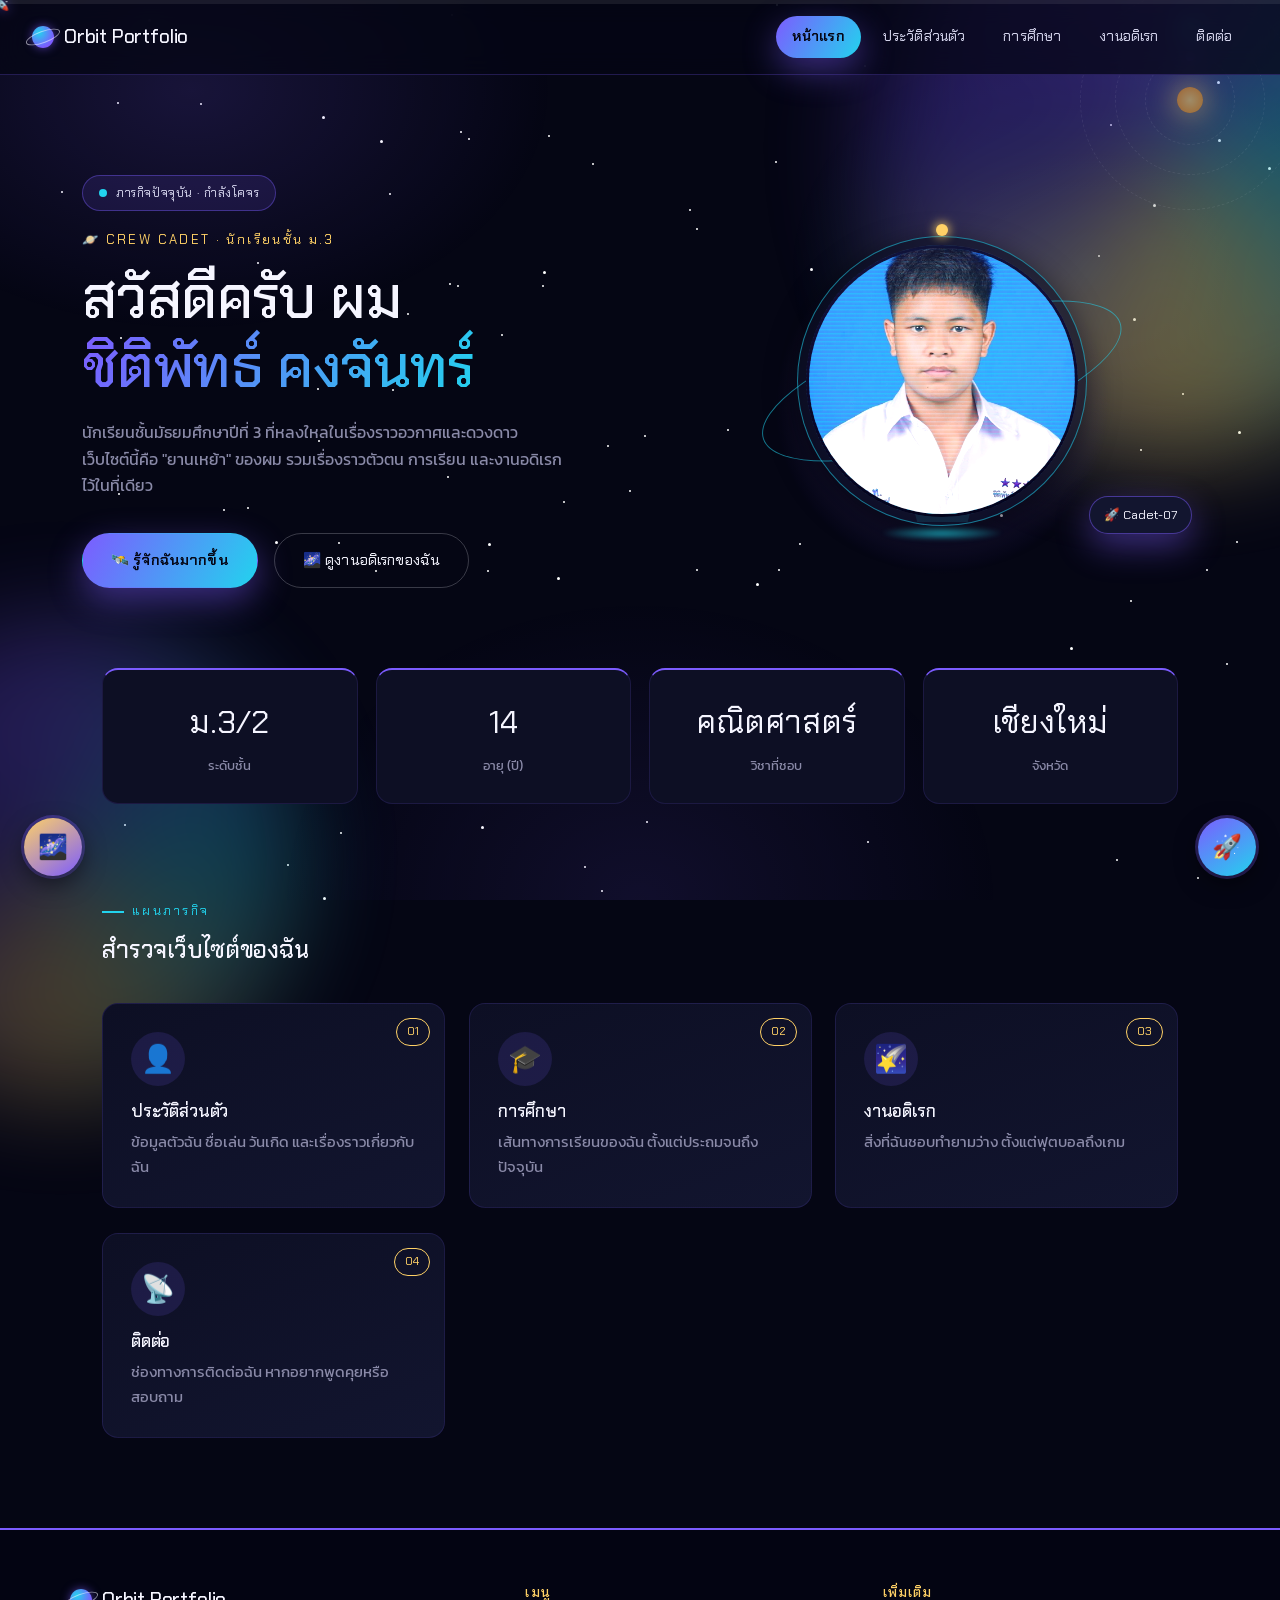
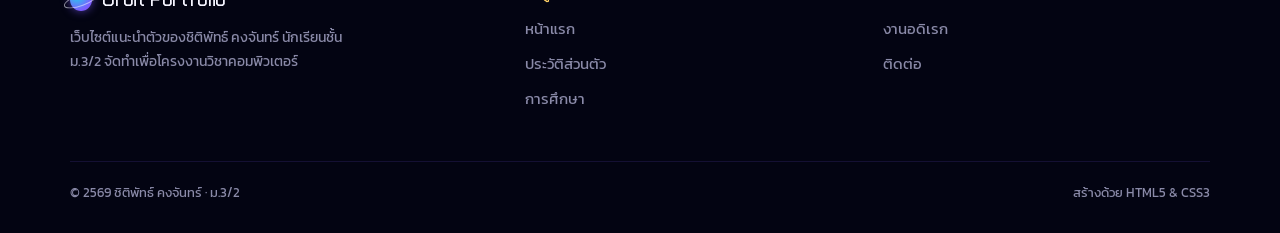
==== commit d929f08e: "Add files via upload" ====
--- a/index.html
+++ b/index.html
@@ -15,10 +15,15 @@
   <meta name="viewport" content="width=device-width, initial-scale=1.0">
   <title>หน้าแรก | Orbit Portfolio</title>
   <link rel="preconnect" href="https://fonts.googleapis.com">
-  <link href="https://fonts.googleapis.com/css2?family=Orbitron:wght@400..900&family=Exo+2:wght@400;500;600;700&display=swap" rel="stylesheet">
+  <link href="https://fonts.googleapis.com/css2?family=Chakra+Petch:wght@400;500;600;700&family=Kanit:wght@300;400;500;600&display=swap" rel="stylesheet">
   <link rel="stylesheet" href="style.css">
 </head>
 <body>
+
+  <div class="scroll-progress" id="scrollProgress">
+    <div class="scroll-progress-fill" id="scrollProgressFill"></div>
+    <span class="scroll-rocket" id="scrollRocket">🚀</span>
+  </div>
 
   <div class="starfield">
     <div class="stars-small"></div>
@@ -154,9 +159,15 @@
 
         <div class="hero-photo-wrap fade-up delay-1">
           <div class="orbit-satellite"></div>
-          <div class="orbit-frame">
-            <img src="profile.jpg" alt="รูปโปรไฟล์ของชิติพัทธ์ คงจันทร์">
+          <div class="holo-beam"></div>
+          <div class="orbit-frame holo-frame">
+            <div class="holo-inner">
+              <img src="profile.jpg" alt="รูปโปรไฟล์ของชิติพัทธ์ คงจันทร์">
+              <div class="holo-scan"></div>
+              <div class="holo-tint"></div>
+            </div>
           </div>
+          <div class="holo-base"></div>
           <div class="crew-badge">🚀 Cadet-07</div>
         </div>
       </div>
@@ -309,5 +320,71 @@
       }
     })();
   </script>
+
+  <script>
+    (function () {
+      var reduceMotion = window.matchMedia('(prefers-reduced-motion: reduce)').matches;
+
+      /* ---- scroll progress "mission trajectory" bar ---- */
+      var fill = document.getElementById('scrollProgressFill');
+      var rocket = document.getElementById('scrollRocket');
+      function updateProgress() {
+        var scrollTop = window.scrollY || document.documentElement.scrollTop;
+        var docHeight = document.documentElement.scrollHeight - document.documentElement.clientHeight;
+        var pct = docHeight > 0 ? (scrollTop / docHeight) * 100 : 0;
+        if (fill) fill.style.width = pct + '%';
+        if (rocket) rocket.style.left = pct + '%';
+      }
+      window.addEventListener('scroll', updateProgress, { passive: true });
+      window.addEventListener('resize', updateProgress);
+      updateProgress();
+
+      if (!reduceMotion) {
+        /* ---- cursor spark trail (desktop / fine pointer only) ---- */
+        if (window.matchMedia('(pointer: fine)').matches) {
+          var lastSpark = 0;
+          var sparkColors = ['var(--violet)', 'var(--cyan)', 'var(--gold)'];
+          document.addEventListener('mousemove', function (e) {
+            var now = Date.now();
+            if (now - lastSpark < 45) return;
+            lastSpark = now;
+            var spark = document.createElement('div');
+            spark.className = 'cursor-spark';
+            spark.style.background = sparkColors[Math.floor(Math.random() * sparkColors.length)];
+            spark.style.left = (e.clientX - 2) + 'px';
+            spark.style.top = (e.clientY - 2) + 'px';
+            document.body.appendChild(spark);
+            setTimeout(function () { spark.remove(); }, 900);
+          });
+        }
+
+        /* ---- 3D tilt on mission cards / contact cards ---- */
+        var tiltEls = document.querySelectorAll('.card, .contact-card');
+        tiltEls.forEach(function (el) {
+          el.addEventListener('mousemove', function (e) {
+            var rect = el.getBoundingClientRect();
+            var x = e.clientX - rect.left;
+            var y = e.clientY - rect.top;
+            var rotateX = ((y / rect.height) - 0.5) * -8;
+            var rotateY = ((x / rect.width) - 0.5) * 8;
+            el.style.transform = 'perspective(700px) rotateX(' + rotateX + 'deg) rotateY(' + rotateY + 'deg) translateY(-6px)';
+          });
+          el.addEventListener('mouseleave', function () {
+            el.style.transform = '';
+          });
+        });
+
+        /* ---- subtle nebula parallax on mouse move ---- */
+        var nebula = document.querySelector('.nebula');
+        if (nebula && window.matchMedia('(pointer: fine)').matches) {
+          document.addEventListener('mousemove', function (e) {
+            var x = (e.clientX / window.innerWidth - 0.5) * 24;
+            var y = (e.clientY / window.innerHeight - 0.5) * 24;
+            nebula.style.transform = 'translate(' + x.toFixed(1) + 'px,' + y.toFixed(1) + 'px)';
+          });
+        }
+      }
+    })();
+  </script>
 </body>
 </html>
--- a/style.css
+++ b/style.css
@@ -16,8 +16,8 @@
   --grey: #8a8aa8;
   --gold: #ffd166;
 
-  --font-display: "Orbitron", "Segoe UI", sans-serif;
-  --font-body: "Exo 2", "Segoe UI", sans-serif;
+  --font-display: "Chakra Petch", "Segoe UI", sans-serif;
+  --font-body: "Kanit", "Segoe UI", sans-serif;
 
   --radius-sm: 8px;
   --radius-md: 16px;
@@ -193,7 +193,7 @@
     radial-gradient(600px 400px at 15% 10%, var(--nebula-c1), transparent 60%),
     radial-gradient(500px 400px at 85% 30%, var(--nebula-c2), transparent 60%),
     radial-gradient(600px 500px at 50% 100%, var(--nebula-c3), transparent 60%);
-  transition: background 0.7s ease;
+  transition: background 0.7s ease, transform 0.3s ease-out;
 }
 
 /* ============ GALAXY SWIRL (spiral galaxy glow) ============ */
@@ -491,6 +491,106 @@
   transform: scale(1.03);
 }
 
+/* ============ HOLOGRAM PHOTO PROJECTION ============ */
+.holo-frame {
+  border-color: rgba(34, 211, 238, 0.55);
+  background: rgba(13, 15, 36, 0.6);
+  animation: holoRingGlow 2.8s ease-in-out infinite;
+}
+@keyframes holoRingGlow {
+  0%, 100% { box-shadow: var(--shadow-card), 0 0 16px rgba(34, 211, 238, 0.3); }
+  50%      { box-shadow: var(--shadow-card), 0 0 34px rgba(34, 211, 238, 0.6); }
+}
+
+.holo-inner {
+  position: relative;
+  width: 100%;
+  height: 100%;
+  border-radius: 50%;
+  overflow: hidden;
+}
+.holo-inner img {
+  width: 100%;
+  height: 100%;
+  object-fit: cover;
+  border-radius: 50%;
+  border: 3px solid var(--space-black);
+  filter: saturate(1.25) brightness(1.06) contrast(1.04);
+}
+.holo-scan {
+  position: absolute;
+  inset: 0;
+  pointer-events: none;
+  mix-blend-mode: overlay;
+  background: repeating-linear-gradient(
+    to bottom,
+    rgba(34, 211, 238, 0.4) 0px,
+    rgba(34, 211, 238, 0.4) 1px,
+    transparent 2px,
+    transparent 4px
+  );
+  animation: holoScanMove 2.2s linear infinite;
+}
+.holo-tint {
+  position: absolute;
+  inset: 0;
+  pointer-events: none;
+  mix-blend-mode: screen;
+  background: radial-gradient(circle at 50% 38%, rgba(34, 211, 238, 0.22), rgba(124, 92, 255, 0.14) 55%, transparent 82%);
+  animation: holoFlicker 3.4s ease-in-out infinite;
+}
+@keyframes holoScanMove {
+  from { background-position-y: 0; }
+  to   { background-position-y: 8px; }
+}
+@keyframes holoFlicker {
+  0%, 100% { opacity: 0.9; }
+  4%  { opacity: 0.55; }
+  6%  { opacity: 0.95; }
+  46% { opacity: 0.85; }
+  49% { opacity: 0.5; }
+  51% { opacity: 0.92; }
+}
+
+.holo-beam {
+  position: absolute;
+  bottom: 4px;
+  left: 50%;
+  transform: translateX(-50%);
+  width: 210px;
+  height: 250px;
+  z-index: 0;
+  pointer-events: none;
+  background: linear-gradient(to top, rgba(34, 211, 238, 0.3), rgba(34, 211, 238, 0.06) 55%, transparent 92%);
+  clip-path: polygon(38% 100%, 62% 100%, 92% 0%, 8% 0%);
+  animation: holoBeamFlicker 3.1s ease-in-out infinite;
+}
+.holo-base {
+  position: absolute;
+  bottom: -14px;
+  left: 50%;
+  transform: translateX(-50%);
+  width: 120px;
+  height: 14px;
+  border-radius: 50%;
+  z-index: 0;
+  pointer-events: none;
+  background: radial-gradient(ellipse at center, var(--cyan), transparent 72%);
+  filter: blur(2px);
+  animation: holoBasePulse 2.6s ease-in-out infinite;
+}
+@keyframes holoBeamFlicker {
+  0%, 100% { opacity: 0.85; }
+  10% { opacity: 0.5; }
+  13% { opacity: 0.9; }
+  60% { opacity: 0.7; }
+  64% { opacity: 0.95; }
+}
+@keyframes holoBasePulse {
+  0%, 100% { opacity: 0.75; width: 118px; }
+  50%      { opacity: 1;    width: 134px; }
+}
+
 .orbit-frame img {
   width: 100%;
   height: 100%;
@@ -1197,6 +1297,60 @@
 @media (max-width: 640px) {
   .theme-fab { width: 48px; height: 48px; font-size: 1.2rem; bottom: 16px; left: 16px; }
   .theme-toast { bottom: 74px; left: 16px; font-size: 0.72rem; padding: 8px 14px; }
+}
+
+/* ============ SCROLL PROGRESS (mission trajectory) ============ */
+.scroll-progress {
+  position: fixed;
+  top: 0;
+  left: 0;
+  width: 100%;
+  height: 4px;
+  z-index: 500;
+  background: rgba(245, 245, 255, 0.08);
+  pointer-events: none;
+}
+.scroll-progress-fill {
+  height: 100%;
+  width: 0%;
+  background: linear-gradient(90deg, var(--violet), var(--cyan), var(--gold));
+  transition: width 0.12s linear, background 0.6s ease;
+}
+.scroll-rocket {
+  position: absolute;
+  top: -10px;
+  left: 0%;
+  font-size: 0.95rem;
+  transform: translateX(-50%) rotate(90deg);
+  transition: left 0.12s linear;
+  filter: drop-shadow(0 0 6px var(--accent-glow));
+}
+
+/* ============ CURSOR SPARK TRAIL ============ */
+.cursor-spark {
+  position: fixed;
+  width: 4px;
+  height: 4px;
+  border-radius: 50%;
+  pointer-events: none;
+  z-index: 400;
+  opacity: 0.9;
+  animation: sparkFade 0.9s ease-out forwards;
+}
+@keyframes sparkFade {
+  to { opacity: 0; transform: scale(0.3) translateY(14px); }
+}
+
+/* ============ CARD TILT (JS-driven 3D hover) ============ */
+.card,
+.contact-card {
+  transition: transform 0.15s ease-out, box-shadow 0.25s ease;
+  will-change: transform;
+}
+
+@media (prefers-reduced-motion: reduce) {
+  .scroll-rocket,
+  .cursor-spark { display: none !important; }
 }
 
 .star-piece {
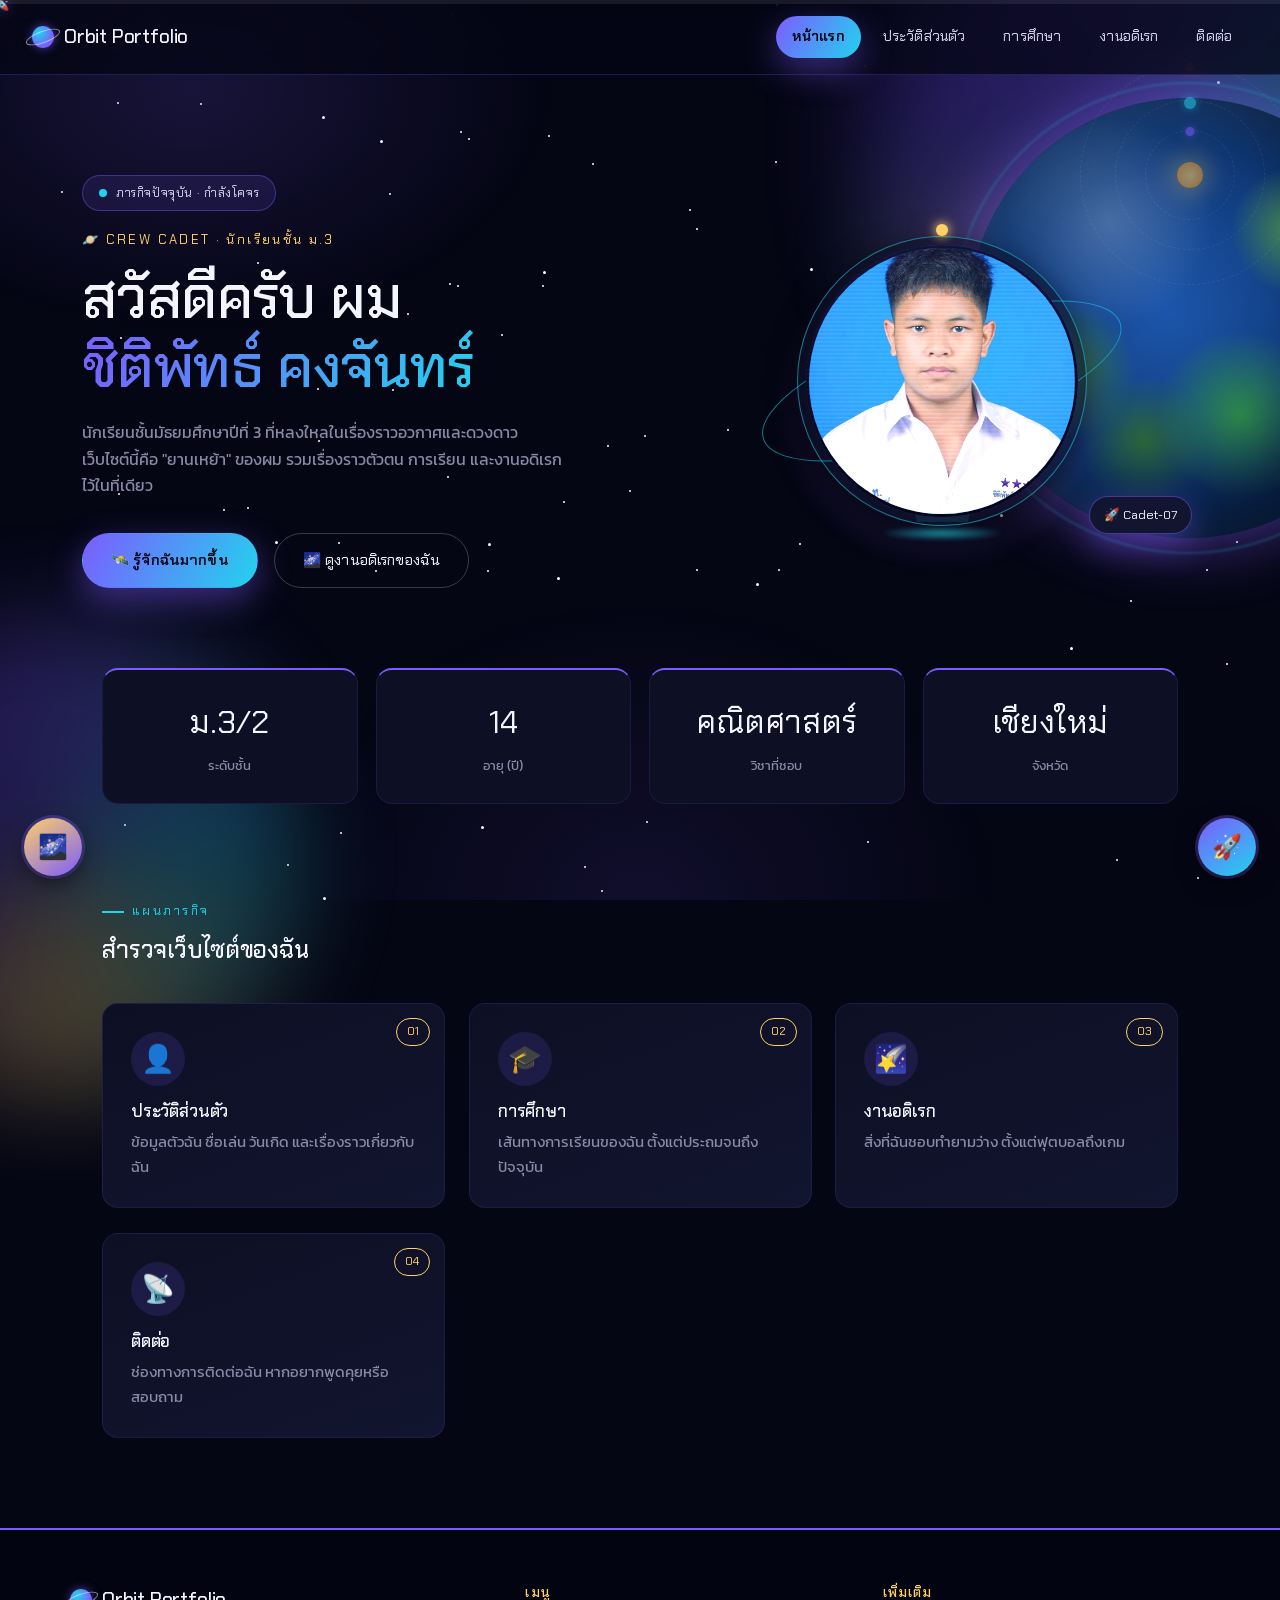
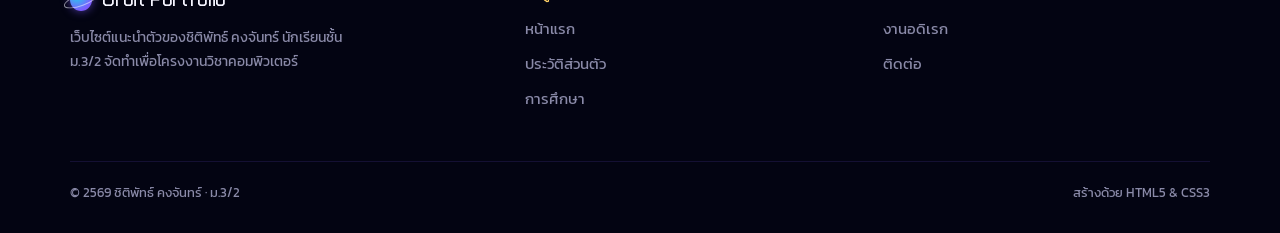
==== commit 7db9a4d3: "Add files via upload" ====
--- a/index.html
+++ b/index.html
@@ -132,7 +132,8 @@
   </header>
 
   <main>
-    <section>
+    <section class="hero-shell">
+      <div class="earth-globe" aria-hidden="true"></div>
       <div class="solar-system ss-hero">
         <div class="sun"></div>
         <div class="orbit-ring r1"><div class="planet"></div></div>
--- a/style.css
+++ b/style.css
@@ -371,6 +371,54 @@
   position: relative;
 }
 
+/* ============ HERO SHELL + EARTH GLOBE ============ */
+.hero-shell {
+  position: relative;
+}
+
+.earth-globe {
+  position: absolute;
+  top: 4%;
+  right: -10%;
+  width: 440px;
+  height: 440px;
+  border-radius: 50%;
+  z-index: 0;
+  pointer-events: none;
+  background:
+    radial-gradient(circle at 32% 28%, rgba(255, 255, 255, 0.22), transparent 24%),
+    radial-gradient(circle at 62% 72%, #2f8f4e 0%, transparent 20%),
+    radial-gradient(circle at 22% 62%, #3a7d44 0%, transparent 16%),
+    radial-gradient(circle at 74% 30%, #4a8f52 0%, transparent 14%),
+    radial-gradient(circle at 40% 78%, #2c6b3d 0%, transparent 15%),
+    radial-gradient(circle at 45% 48%, #1c56ab, #0a2c60 72%);
+  box-shadow:
+    inset -46px -34px 90px rgba(0, 0, 0, 0.55),
+    inset 22px 12px 60px rgba(255, 255, 255, 0.08),
+    0 0 60px 10px var(--accent-glow);
+  animation: earthFloat 8s ease-in-out infinite, earthGlowPulse 5s ease-in-out infinite;
+}
+.earth-globe::after {
+  content: "";
+  position: absolute;
+  inset: -16px;
+  border-radius: 50%;
+  border: 2px solid rgba(34, 211, 238, 0.22);
+  filter: blur(1px);
+}
+@keyframes earthFloat {
+  0%, 100% { transform: translateY(0); }
+  50%      { transform: translateY(-16px); }
+}
+@keyframes earthGlowPulse {
+  0%, 100% { box-shadow: inset -46px -34px 90px rgba(0,0,0,0.55), inset 22px 12px 60px rgba(255,255,255,0.08), 0 0 50px 8px var(--accent-glow); }
+  50%      { box-shadow: inset -46px -34px 90px rgba(0,0,0,0.55), inset 22px 12px 60px rgba(255,255,255,0.08), 0 0 74px 16px var(--accent-glow); }
+}
+
+@media (max-width: 900px) {
+  .earth-globe { display: none; }
+}
+
 .hero-text {
   position: relative;
   z-index: 1;
@@ -1297,6 +1345,95 @@
 @media (max-width: 640px) {
   .theme-fab { width: 48px; height: 48px; font-size: 1.2rem; bottom: 16px; left: 16px; }
   .theme-toast { bottom: 74px; left: 16px; font-size: 0.72rem; padding: 8px 14px; }
+}
+
+/* ============ HERO CINEMATIC BACKDROP ============ */
+.hero-glow-cloud {
+  position: absolute;
+  z-index: 0;
+  top: -12%;
+  right: -8%;
+  width: 560px;
+  height: 560px;
+  pointer-events: none;
+  border-radius: 50%;
+  filter: blur(70px);
+  opacity: 0.55;
+  background:
+    radial-gradient(circle at 35% 35%, var(--gold), transparent 45%),
+    radial-gradient(circle at 65% 60%, var(--violet), transparent 50%);
+  transition: background 0.7s ease;
+}
+
+.hero-earth {
+  position: absolute;
+  z-index: 0;
+  top: 3%;
+  right: 4%;
+  width: 210px;
+  height: 210px;
+  border-radius: 50%;
+  pointer-events: none;
+  background:
+    radial-gradient(circle at 32% 28%, rgba(255, 255, 255, 0.55), transparent 30%),
+    radial-gradient(circle at 62% 66%, rgba(74, 222, 128, 0.4), transparent 42%),
+    radial-gradient(circle at 38% 68%, rgba(255, 255, 255, 0.22), transparent 28%),
+    radial-gradient(circle at 55% 42%, #2f7fd6, #123a72 55%, #051021 100%);
+  box-shadow: 0 0 50px 8px rgba(34, 211, 238, 0.35), inset -18px -18px 44px rgba(0, 0, 0, 0.6);
+  animation: heroEarthFloat 8s ease-in-out infinite;
+}
+.hero-earth::after {
+  content: "";
+  position: absolute;
+  inset: -12px;
+  border-radius: 50%;
+  background: radial-gradient(circle, transparent 62%, rgba(34, 211, 238, 0.28) 76%, transparent 86%);
+}
+@keyframes heroEarthFloat {
+  0%, 100% { transform: translateY(0); }
+  50%      { transform: translateY(-14px); }
+}
+
+.hero-craft-cluster {
+  position: absolute;
+  z-index: 0;
+  bottom: -4%;
+  right: 8%;
+  width: 300px;
+  pointer-events: none;
+  animation: heroCraftFloat 9s ease-in-out infinite;
+}
+.hero-craft-cluster .craft-station-hero {
+  display: block;
+  width: 100%;
+  height: auto;
+  color: var(--cyan);
+  fill: currentColor;
+  filter: drop-shadow(0 0 14px var(--accent-glow));
+  opacity: 0.85;
+  transition: color 0.6s ease;
+}
+.hero-craft-cluster .craft-sat-hero {
+  position: absolute;
+  bottom: -16px;
+  left: -26px;
+  width: 96px;
+  height: auto;
+  color: var(--gold);
+  fill: currentColor;
+  filter: drop-shadow(0 0 10px var(--accent-glow));
+  opacity: 0.85;
+  transition: color 0.6s ease;
+}
+@keyframes heroCraftFloat {
+  0%, 100% { transform: translateY(0); }
+  50%      { transform: translateY(-10px); }
+}
+
+@media (max-width: 900px) {
+  .hero-glow-cloud,
+  .hero-earth,
+  .hero-craft-cluster { display: none; }
 }
 
 /* ============ SCROLL PROGRESS (mission trajectory) ============ */
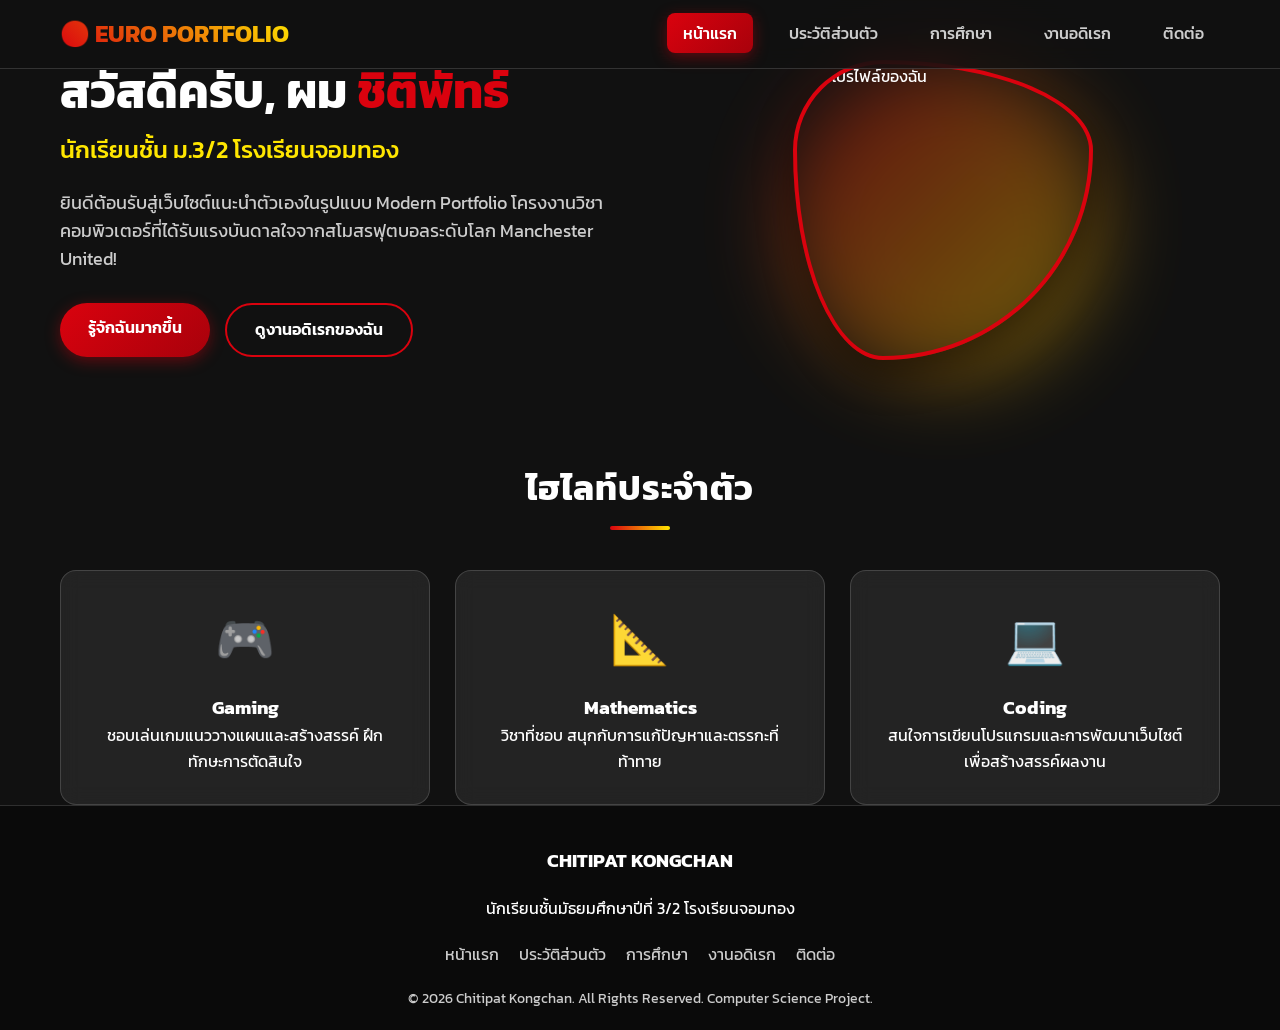
==== commit 0caacaf7: "Update index.html" ====
--- a/index.html
+++ b/index.html
@@ -1,391 +1,88 @@
 <!DOCTYPE html>
 <html lang="th">
 <head>
-  <script>
-    (function () {
-      try {
-        var saved = localStorage.getItem('orbit-theme') || 'nebula';
-        document.documentElement.setAttribute('data-theme', saved);
-      } catch (e) {
-        document.documentElement.setAttribute('data-theme', 'nebula');
-      }
-    })();
-  </script>
   <meta charset="UTF-8">
   <meta name="viewport" content="width=device-width, initial-scale=1.0">
-  <title>หน้าแรก | Orbit Portfolio</title>
-  <link rel="preconnect" href="https://fonts.googleapis.com">
-  <link href="https://fonts.googleapis.com/css2?family=Chakra+Petch:wght@400;500;600;700&family=Kanit:wght@300;400;500;600&display=swap" rel="stylesheet">
+  <title>หน้าแรก | Euro Chitipat Portfolio</title>
   <link rel="stylesheet" href="style.css">
+  <link href="https://fonts.googleapis.com/css2?family=Kanit:wght@300;400;600;700&display=swap" rel="stylesheet">
 </head>
 <body>
 
-  <div class="scroll-progress" id="scrollProgress">
-    <div class="scroll-progress-fill" id="scrollProgressFill"></div>
-    <span class="scroll-rocket" id="scrollRocket">🚀</span>
-  </div>
-
-  <div class="starfield">
-    <div class="stars-small"></div>
-    <div class="stars-big"></div>
-  </div>
-  <div class="nebula"></div>
-  <div class="galaxy-swirl swirl-1"></div>
-  <div class="galaxy-swirl swirl-2"></div>
-  <div class="space-objects" aria-hidden="true">
-    <svg width="0" height="0" style="position:absolute">
-      <defs>
-        <symbol id="craft-shuttle" viewBox="0 0 240 110">
-          <path d="M10 60 C10 45 40 40 70 40 L170 40 C205 40 225 50 232 58 C225 66 205 76 170 76 L70 76 C40 76 10 71 10 60 Z"/>
-          <path d="M90 76 L60 100 L110 76 Z" opacity="0.85"/>
-          <path d="M150 40 L165 15 L180 40 Z" opacity="0.85"/>
-          <circle cx="195" cy="58" r="5" style="fill:#0b0c1e" opacity="0.8"/>
-          <circle cx="35" cy="52" r="4" style="fill:#0b0c1e" opacity="0.7"/>
-          <circle cx="47" cy="52" r="4" style="fill:#0b0c1e" opacity="0.7"/>
-        </symbol>
-        <symbol id="craft-ufo" viewBox="0 0 160 80">
-          <ellipse cx="80" cy="50" rx="72" ry="16"/>
-          <path d="M45 42 C50 20 110 20 115 42 Z" opacity="0.9"/>
-          <circle cx="30" cy="50" r="5" style="fill:#fff" opacity="0.8"/>
-          <circle cx="55" cy="54" r="5" style="fill:#fff" opacity="0.8"/>
-          <circle cx="80" cy="56" r="5" style="fill:#fff" opacity="0.8"/>
-          <circle cx="105" cy="54" r="5" style="fill:#fff" opacity="0.8"/>
-          <circle cx="130" cy="50" r="5" style="fill:#fff" opacity="0.8"/>
-        </symbol>
-        <symbol id="craft-satellite" viewBox="0 0 300 120">
-          <rect x="15" y="30" width="80" height="60" rx="6"/>
-          <g style="stroke:#0b0c1e; stroke-width:2; opacity:0.5">
-            <line x1="35" y1="30" x2="35" y2="90"/>
-            <line x1="55" y1="30" x2="55" y2="90"/>
-            <line x1="75" y1="30" x2="75" y2="90"/>
-            <line x1="15" y1="45" x2="95" y2="45"/>
-            <line x1="15" y1="60" x2="95" y2="60"/>
-            <line x1="15" y1="75" x2="95" y2="75"/>
-          </g>
-          <line x1="95" y1="60" x2="125" y2="60" stroke="currentColor" stroke-width="5"/>
-          <circle cx="150" cy="60" r="28"/>
-          <path d="M150 32 L165 10 L150 20 Z" opacity="0.85"/>
-          <line x1="175" y1="60" x2="205" y2="60" stroke="currentColor" stroke-width="5"/>
-          <rect x="205" y="30" width="80" height="60" rx="6"/>
-          <g style="stroke:#0b0c1e; stroke-width:2; opacity:0.5">
-            <line x1="225" y1="30" x2="225" y2="90"/>
-            <line x1="245" y1="30" x2="245" y2="90"/>
-            <line x1="265" y1="30" x2="265" y2="90"/>
-            <line x1="205" y1="45" x2="285" y2="45"/>
-            <line x1="205" y1="60" x2="285" y2="60"/>
-            <line x1="205" y1="75" x2="285" y2="75"/>
-          </g>
-        </symbol>
-        <symbol id="craft-station" viewBox="0 0 340 140">
-          <rect x="40" y="66" width="260" height="8" rx="4"/>
-          <rect x="150" y="45" width="50" height="50" rx="10" opacity="0.95"/>
-          <rect x="110" y="55" width="30" height="30" rx="6" opacity="0.85"/>
-          <rect x="210" y="55" width="30" height="30" rx="6" opacity="0.85"/>
-          <rect x="10" y="15" width="55" height="40" rx="4"/>
-          <rect x="10" y="85" width="55" height="40" rx="4"/>
-          <rect x="275" y="15" width="55" height="40" rx="4"/>
-          <rect x="275" y="85" width="55" height="40" rx="4"/>
-          <g style="stroke:#0b0c1e; stroke-width:1.5; opacity:0.5">
-            <line x1="24" y1="15" x2="24" y2="55"/><line x1="38" y1="15" x2="38" y2="55"/><line x1="52" y1="15" x2="52" y2="55"/>
-            <line x1="10" y1="28" x2="65" y2="28"/><line x1="10" y1="42" x2="65" y2="42"/>
-            <line x1="24" y1="85" x2="24" y2="125"/><line x1="38" y1="85" x2="38" y2="125"/><line x1="52" y1="85" x2="52" y2="125"/>
-            <line x1="10" y1="98" x2="65" y2="98"/><line x1="10" y1="112" x2="65" y2="112"/>
-            <line x1="289" y1="15" x2="289" y2="55"/><line x1="303" y1="15" x2="303" y2="55"/><line x1="317" y1="15" x2="317" y2="55"/>
-            <line x1="275" y1="28" x2="330" y2="28"/><line x1="275" y1="42" x2="330" y2="42"/>
-            <line x1="289" y1="85" x2="289" y2="125"/><line x1="303" y1="85" x2="303" y2="125"/><line x1="317" y1="85" x2="317" y2="125"/>
-            <line x1="275" y1="98" x2="330" y2="98"/><line x1="275" y1="112" x2="330" y2="112"/>
-          </g>
-        </symbol>
-        <symbol id="craft-rocket" viewBox="0 0 100 220">
-          <path d="M50 4 C30 34 24 70 24 96 L76 96 C76 70 70 34 50 4 Z" opacity="0.95"/>
-          <rect x="24" y="96" width="52" height="70" rx="14"/>
-          <circle cx="50" cy="120" r="13" style="fill:#0b0c1e" opacity="0.85"/>
-          <circle cx="50" cy="120" r="9" style="fill:#ffffff" opacity="0.9"/>
-          <path d="M24 150 L4 200 L24 178 Z"/>
-          <path d="M76 150 L96 200 L76 178 Z"/>
-          <path d="M36 166 L50 206 L64 166 Z" opacity="0.85"/>
-        </symbol>
-      </defs>
-    </svg>
-
-    <svg class="obj craft-shuttle-el" viewBox="0 0 240 110"><use href="#craft-shuttle"></use></svg>
-    <svg class="obj craft-ufo-el" viewBox="0 0 160 80"><use href="#craft-ufo"></use></svg>
-    <svg class="obj craft-sat-el" viewBox="0 0 300 120"><use href="#craft-satellite"></use></svg>
-    <svg class="obj craft-station-el" viewBox="0 0 340 140"><use href="#craft-station"></use></svg>
-    <svg class="obj craft-rocket-el" viewBox="0 0 100 220"><use href="#craft-rocket"></use></svg>
-    <span class="obj comet">☄️</span>
-    <span class="obj planet">🪐</span>
-  </div>
-
-  <header>
-    <nav class="navbar">
-      <a href="index.html" class="brand"><span class="planet-mark"></span> Orbit Portfolio</a>
-      <button class="nav-toggle" id="navToggle" aria-label="เปิดเมนู">☰</button>
-      <ul class="nav-links" id="navLinks">
-        <li><a href="index.html" class="active">หน้าแรก</a></li>
-        <li><a href="profile.html">ประวัติส่วนตัว</a></li>
-        <li><a href="education.html">การศึกษา</a></li>
-        <li><a href="hobby.html">งานอดิเรก</a></li>
-        <li><a href="contact.html">ติดต่อ</a></li>
-      </ul>
-    </nav>
+  <header class="navbar">
+    <div class="nav-container">
+      <div class="logo">
+        <span>⚽ EURO PORTFOLIO</span>
+      </div>
+      <nav>
+        <ul class="nav-menu">
+          <li><a href="index.html" class="nav-link active">หน้าแรก</a></li>
+          <li><a href="profile.html" class="nav-link">ประวัติส่วนตัว</a></li>
+          <li><a href="education.html" class="nav-link">การศึกษา</a></li>
+          <li><a href="hobby.html" class="nav-link">งานอดิเรก</a></li>
+          <li><a href="contact.html" class="nav-link">ติดต่อ</a></li>
+        </ul>
+      </nav>
+    </div>
   </header>
 
-  <main>
-    <section class="hero-shell">
-      <div class="earth-globe" aria-hidden="true"></div>
-      <div class="solar-system ss-hero">
-        <div class="sun"></div>
-        <div class="orbit-ring r1"><div class="planet"></div></div>
-        <div class="orbit-ring r2"><div class="planet"></div></div>
-        <div class="orbit-ring r3"><div class="planet"></div></div>
+  <main class="container">
+    <section class="hero">
+      <div class="hero-content">
+        <h1>สวัสดีครับ, ผม <span style="color: var(--primary-red);">ชิติพัทธ์</span></h1>
+        <div class="hero-subtitle">นักเรียนชั้น ม.3/2 โรงเรียนจอมทอง</div>
+        <p class="hero-description">
+          ยินดีต้อนรับสู่เว็บไซต์แนะนำตัวเองในรูปแบบ Modern Portfolio โครงงานวิชาคอมพิวเตอร์ที่ได้รับแรงบันดาลใจจากสโมสรฟุตบอลระดับโลก Manchester United!
+        </p>
+        <div class="hero-buttons">
+          <a href="profile.html" class="btn btn-primary">รู้จักฉันมากขึ้น</a>
+          <a href="hobby.html" class="btn btn-outline">ดูงานอดิเรกของฉัน</a>
+        </div>
       </div>
-      <div class="rocket-fly">🚀</div>
-
-      <div class="hero">
-        <div class="hero-text fade-up">
-          <span class="live-badge"><span class="dot"></span> ภารกิจปัจจุบัน · กำลังโคจร</span>
-          <span class="kicker">🪐 Crew Cadet · นักเรียนชั้น ม.3</span>
-          <h1>สวัสดีครับ ผม<br><span>ชิติพัทธ์ คงจันทร์</span></h1>
-          <p class="lede">
-            นักเรียนชั้นมัธยมศึกษาปีที่ 3 ที่หลงใหลในเรื่องราวอวกาศและดวงดาว
-            เว็บไซต์นี้คือ "ยานเหย้า" ของผม รวมเรื่องราวตัวตน การเรียน
-            และงานอดิเรกไว้ในที่เดียว
-          </p>
-          <div class="btn-row">
-            <a href="profile.html" class="btn btn-primary">🛰️ รู้จักฉันมากขึ้น</a>
-            <a href="hobby.html" class="btn btn-ghost">🌌 ดูงานอดิเรกของฉัน</a>
-          </div>
-        </div>
-
-        <div class="hero-photo-wrap fade-up delay-1">
-          <div class="orbit-satellite"></div>
-          <div class="holo-beam"></div>
-          <div class="orbit-frame holo-frame">
-            <div class="holo-inner">
-              <img src="profile.jpg" alt="รูปโปรไฟล์ของชิติพัทธ์ คงจันทร์">
-              <div class="holo-scan"></div>
-              <div class="holo-tint"></div>
-            </div>
-          </div>
-          <div class="holo-base"></div>
-          <div class="crew-badge">🚀 Cadet-07</div>
-        </div>
+      <div class="hero-image-wrapper">
+        <div class="hero-image-bg"></div>
+        <img src="https://placehold.co/300x300/da020e/ffffff?text=Chitipat+Euro" alt="รูปโปรไฟล์ของฉัน" class="hero-image">
       </div>
     </section>
 
-    <section class="scoreboard fade-up delay-2">
-      <div class="stat-card">
-        <div class="num">ม.3/2</div>
-        <div class="label">ระดับชั้น</div>
-      </div>
-      <div class="stat-card">
-        <div class="num">14</div>
-        <div class="label">อายุ (ปี)</div>
-      </div>
-      <div class="stat-card">
-        <div class="num">คณิตศาสตร์</div>
-        <div class="label">วิชาที่ชอบ</div>
-      </div>
-      <div class="stat-card">
-        <div class="num">เชียงใหม่</div>
-        <div class="label">จังหวัด</div>
-      </div>
-    </section>
-
-    <section class="section" style="padding-top:0;">
-      <span class="eyebrow">แผนภารกิจ</span>
-      <h2 style="margin-top:14px;">สำรวจเว็บไซต์ของฉัน</h2>
-      <div class="card-grid">
-        <a href="profile.html" class="card">
-          <span class="corner-tag">01</span>
-          <span class="icon">👤</span>
-          <h3>ประวัติส่วนตัว</h3>
-          <p>ข้อมูลตัวฉัน ชื่อเล่น วันเกิด และเรื่องราวเกี่ยวกับฉัน</p>
-        </a>
-        <a href="education.html" class="card">
-          <span class="corner-tag">02</span>
-          <span class="icon">🎓</span>
-          <h3>การศึกษา</h3>
-          <p>เส้นทางการเรียนของฉัน ตั้งแต่ประถมจนถึงปัจจุบัน</p>
-        </a>
-        <a href="hobby.html" class="card">
-          <span class="corner-tag">03</span>
-          <span class="icon">🌠</span>
-          <h3>งานอดิเรก</h3>
-          <p>สิ่งที่ฉันชอบทำยามว่าง ตั้งแต่ฟุตบอลถึงเกม</p>
-        </a>
-        <a href="contact.html" class="card">
-          <span class="corner-tag">04</span>
-          <span class="icon">📡</span>
-          <h3>ติดต่อ</h3>
-          <p>ช่องทางการติดต่อฉัน หากอยากพูดคุยหรือสอบถาม</p>
-        </a>
+    <section style="margin-top: 40px;">
+      <h2 class="section-title">ไฮไลท์ประจำตัว</h2>
+      <div class="hobby-grid">
+        <div class="glass-card hobby-card">
+          <div class="hobby-icon">🎮</div>
+          <h3>Gaming</h3>
+          <p>ชอบเล่นเกมแนววางแผนและสร้างสรรค์ ฝึกทักษะการตัดสินใจ</p>
+        </div>
+        <div class="glass-card hobby-card">
+          <div class="hobby-icon">📐</div>
+          <h3>Mathematics</h3>
+          <p>วิชาที่ชอบ สนุกกับการแก้ปัญหาและตรรกะที่ท้าทาย</p>
+        </div>
+        <div class="glass-card hobby-card">
+          <div class="hobby-icon">💻</div>
+          <h3>Coding</h3>
+          <p>สนใจการเขียนโปรแกรมและการพัฒนาเว็บไซต์เพื่อสร้างสรรค์ผลงาน</p>
+        </div>
       </div>
     </section>
   </main>
 
-  <footer>
-    <div class="footer-inner">
-      <div class="footer-brand">
-        <a href="index.html" class="brand"><span class="planet-mark"></span> Orbit Portfolio</a>
-        <p>เว็บไซต์แนะนำตัวของชิติพัทธ์ คงจันทร์ นักเรียนชั้น ม.3/2 จัดทำเพื่อโครงงานวิชาคอมพิวเตอร์</p>
+  <footer class="footer">
+    <div class="container footer-container">
+      <h3>CHITIPAT KONGCHAN</h3>
+      <p>นักเรียนชั้นมัธยมศึกษาปีที่ 3/2 โรงเรียนจอมทอง</p>
+      <div class="footer-links">
+        <a href="index.html">หน้าแรก</a>
+        <a href="profile.html">ประวัติส่วนตัว</a>
+        <a href="education.html">การศึกษา</a>
+        <a href="hobby.html">งานอดิเรก</a>
+        <a href="contact.html">ติดต่อ</a>
       </div>
-      <div class="footer-col">
-        <h4>เมนู</h4>
-        <ul>
-          <li><a href="index.html">หน้าแรก</a></li>
-          <li><a href="profile.html">ประวัติส่วนตัว</a></li>
-          <li><a href="education.html">การศึกษา</a></li>
-        </ul>
+      <div class="copyright">
+        &copy; 2026 Chitipat Kongchan. All Rights Reserved. Computer Science Project.
       </div>
-      <div class="footer-col">
-        <h4>เพิ่มเติม</h4>
-        <ul>
-          <li><a href="hobby.html">งานอดิเรก</a></li>
-          <li><a href="contact.html">ติดต่อ</a></li>
-        </ul>
-      </div>
-    </div>
-    <div class="footer-bottom">
-      <span>© 2569 ชิติพัทธ์ คงจันทร์ · ม.3/2</span>
-      <span>สร้างด้วย HTML5 &amp; CSS3</span>
     </div>
   </footer>
 
-  <button class="launch-fab" id="launchFab" title="ปล่อยจรวด!" aria-label="ปล่อยจรวด">🚀</button>
-  <div class="launch-flash" id="launchFlash">BLAST OFF! 🚀</div>
-
-  <button class="theme-fab" id="themeFab" title="เปลี่ยนธีมกาแล็กซี่" aria-label="เปลี่ยนธีม">🌌</button>
-  <div class="theme-toast" id="themeToast"></div>
-
-  <script>
-    const navToggle = document.getElementById('navToggle');
-    const navLinks = document.getElementById('navLinks');
-    navToggle.addEventListener('click', () => navLinks.classList.toggle('open'));
-
-    const launchFab = document.getElementById('launchFab');
-    const launchFlash = document.getElementById('launchFlash');
-    const reduceMotion = window.matchMedia('(prefers-reduced-motion: reduce)').matches;
-
-    launchFab.addEventListener('click', () => {
-      launchFlash.classList.remove('show');
-      void launchFlash.offsetWidth;
-      launchFlash.classList.add('show');
-
-      if (!reduceMotion) {
-        const colors = ['#7C5CFF', '#22D3EE', '#FFD166', '#ffffff'];
-        for (let i = 0; i < 28; i++) {
-          const piece = document.createElement('div');
-          piece.className = 'star-piece';
-          piece.style.left = Math.random() * 100 + 'vw';
-          piece.style.background = colors[Math.floor(Math.random() * colors.length)];
-          piece.style.animationDuration = (1.6 + Math.random() * 1.4) + 's';
-          piece.style.borderRadius = Math.random() > 0.5 ? '50%' : '2px';
-          document.body.appendChild(piece);
-          setTimeout(() => piece.remove(), 3200);
-        }
-      }
-    });
-  </script>
-
-  <script>
-    (function () {
-      var themeOrder = ['nebula', 'galaxy', 'aurora', 'solar'];
-      var themeNames = {
-        nebula: '🟣 Nebula Violet',
-        galaxy: '💗 Galaxy Pink',
-        aurora: '🟢 Aurora Green',
-        solar: '🟠 Solar Gold'
-      };
-      var themeFab = document.getElementById('themeFab');
-      var themeToast = document.getElementById('themeToast');
-      var toastTimer;
-
-      if (themeFab) {
-        themeFab.addEventListener('click', function () {
-          var current = document.documentElement.getAttribute('data-theme') || 'nebula';
-          var next = themeOrder[(themeOrder.indexOf(current) + 1) % themeOrder.length];
-          document.documentElement.setAttribute('data-theme', next);
-          try { localStorage.setItem('orbit-theme', next); } catch (e) {}
-
-          if (themeToast) {
-            themeToast.textContent = themeNames[next];
-            themeToast.classList.add('show');
-            clearTimeout(toastTimer);
-            toastTimer = setTimeout(function () {
-              themeToast.classList.remove('show');
-            }, 1800);
-          }
-        });
-      }
-    })();
-  </script>
-
-  <script>
-    (function () {
-      var reduceMotion = window.matchMedia('(prefers-reduced-motion: reduce)').matches;
-
-      /* ---- scroll progress "mission trajectory" bar ---- */
-      var fill = document.getElementById('scrollProgressFill');
-      var rocket = document.getElementById('scrollRocket');
-      function updateProgress() {
-        var scrollTop = window.scrollY || document.documentElement.scrollTop;
-        var docHeight = document.documentElement.scrollHeight - document.documentElement.clientHeight;
-        var pct = docHeight > 0 ? (scrollTop / docHeight) * 100 : 0;
-        if (fill) fill.style.width = pct + '%';
-        if (rocket) rocket.style.left = pct + '%';
-      }
-      window.addEventListener('scroll', updateProgress, { passive: true });
-      window.addEventListener('resize', updateProgress);
-      updateProgress();
-
-      if (!reduceMotion) {
-        /* ---- cursor spark trail (desktop / fine pointer only) ---- */
-        if (window.matchMedia('(pointer: fine)').matches) {
-          var lastSpark = 0;
-          var sparkColors = ['var(--violet)', 'var(--cyan)', 'var(--gold)'];
-          document.addEventListener('mousemove', function (e) {
-            var now = Date.now();
-            if (now - lastSpark < 45) return;
-            lastSpark = now;
-            var spark = document.createElement('div');
-            spark.className = 'cursor-spark';
-            spark.style.background = sparkColors[Math.floor(Math.random() * sparkColors.length)];
-            spark.style.left = (e.clientX - 2) + 'px';
-            spark.style.top = (e.clientY - 2) + 'px';
-            document.body.appendChild(spark);
-            setTimeout(function () { spark.remove(); }, 900);
-          });
-        }
-
-        /* ---- 3D tilt on mission cards / contact cards ---- */
-        var tiltEls = document.querySelectorAll('.card, .contact-card');
-        tiltEls.forEach(function (el) {
-          el.addEventListener('mousemove', function (e) {
-            var rect = el.getBoundingClientRect();
-            var x = e.clientX - rect.left;
-            var y = e.clientY - rect.top;
-            var rotateX = ((y / rect.height) - 0.5) * -8;
-            var rotateY = ((x / rect.width) - 0.5) * 8;
-            el.style.transform = 'perspective(700px) rotateX(' + rotateX + 'deg) rotateY(' + rotateY + 'deg) translateY(-6px)';
-          });
-          el.addEventListener('mouseleave', function () {
-            el.style.transform = '';
-          });
-        });
-
-        /* ---- subtle nebula parallax on mouse move ---- */
-        var nebula = document.querySelector('.nebula');
-        if (nebula && window.matchMedia('(pointer: fine)').matches) {
-          document.addEventListener('mousemove', function (e) {
-            var x = (e.clientX / window.innerWidth - 0.5) * 24;
-            var y = (e.clientY / window.innerHeight - 0.5) * 24;
-            nebula.style.transform = 'translate(' + x.toFixed(1) + 'px,' + y.toFixed(1) + 'px)';
-          });
-        }
-      }
-    })();
-  </script>
 </body>
 </html>
--- a/style.css
+++ b/style.css
@@ -1,1576 +1,527 @@
-/* ============================================
-   ORBIT PORTFOLIO — style.css
-   Theme: Minimal Space / Solar System
-   ============================================ */
-
+/* ==========================================================================
+   Global Resets & Variables
+   ========================================================================== */
 :root {
-  --space-black: #050614;
-  --card: #0d0f24;
-  --card-2: #12152f;
-  --violet: #7c5cff;
-  --violet-dark: #4b32b3;
-  --cyan: #22d3ee;
-  --accent-glow: rgba(124, 92, 255, 0.45);
-  --white: #f5f5ff;
-  --off-white: #d8d8f0;
-  --grey: #8a8aa8;
-  --gold: #ffd166;
-
-  --font-display: "Chakra Petch", "Segoe UI", sans-serif;
-  --font-body: "Kanit", "Segoe UI", sans-serif;
-
+  --primary-red: #da020e;
+  --secondary-red: #a8010b;
+  --accent-gold: #ffe600;
+  --dark-bg: #111111;
+  --card-bg: rgba(255, 255, 255, 0.08);
+  --card-border: rgba(255, 255, 255, 0.15);
+  --text-main: #ffffff;
+  --text-muted: #cccccc;
+  --font-family: 'Kanit', -apple-system, BlinkMacSystemFont, "Segoe UI", Roboto, sans-serif;
+  --transition: all 0.3s cubic-bezier(0.25, 0.8, 0.25, 1);
   --radius-sm: 8px;
   --radius-md: 16px;
-  --radius-lg: 28px;
-
-  --shadow-card: 0 10px 30px rgba(0, 0, 0, 0.6);
-  --shadow-accent: 0 12px 34px var(--accent-glow);
-
-  /* default theme = nebula */
-  --nebula-c1: rgba(124, 92, 255, 0.16);
-  --nebula-c2: rgba(34, 211, 238, 0.12);
-  --nebula-c3: rgba(124, 92, 255, 0.1);
-}
-
-/* ============================================
-   THEME VARIANTS — สลับสีธีมกาแล็กซี่
-   ============================================ */
-[data-theme="nebula"] {
-  --violet: #7c5cff;
-  --violet-dark: #4b32b3;
-  --cyan: #22d3ee;
-  --gold: #ffd166;
-  --accent-glow: rgba(124, 92, 255, 0.45);
-  --nebula-c1: rgba(124, 92, 255, 0.16);
-  --nebula-c2: rgba(34, 211, 238, 0.12);
-  --nebula-c3: rgba(124, 92, 255, 0.1);
-}
-
-[data-theme="galaxy"] {
-  --violet: #e055f0;
-  --violet-dark: #8b1fa8;
-  --cyan: #ff6fb0;
-  --gold: #ffb454;
-  --accent-glow: rgba(224, 85, 240, 0.45);
-  --nebula-c1: rgba(224, 85, 240, 0.2);
-  --nebula-c2: rgba(255, 111, 176, 0.15);
-  --nebula-c3: rgba(139, 31, 168, 0.16);
-}
-
-[data-theme="aurora"] {
-  --violet: #2fe6a4;
-  --violet-dark: #0d8a63;
-  --cyan: #22d3ee;
-  --gold: #baff5c;
-  --accent-glow: rgba(47, 230, 164, 0.4);
-  --nebula-c1: rgba(47, 230, 164, 0.18);
-  --nebula-c2: rgba(34, 211, 238, 0.14);
-  --nebula-c3: rgba(186, 255, 92, 0.1);
-}
-
-[data-theme="solar"] {
-  --violet: #ff8a3d;
-  --violet-dark: #c2410c;
-  --cyan: #ffcf4d;
-  --gold: #fff08a;
-  --accent-glow: rgba(255, 138, 61, 0.45);
-  --nebula-c1: rgba(255, 138, 61, 0.2);
-  --nebula-c2: rgba(255, 207, 77, 0.14);
-  --nebula-c3: rgba(194, 65, 12, 0.14);
+  --radius-lg: 24px;
 }
 
 * {
-  box-sizing: border-box;
   margin: 0;
   padding: 0;
-}
-
-html {
-  scroll-behavior: smooth;
+  box-sizing: border-box;
 }
 
 body {
-  background: var(--space-black);
-  color: var(--off-white);
-  font-family: var(--font-body);
-  line-height: 1.65;
-  overflow-x: hidden;
-  position: relative;
-}
-
-img {
-  max-width: 100%;
-  display: block;
+  font-family: var(--font-family);
+  background-color: var(--dark-bg);
+  color: var(--text-main);
+  line-height: 1.6;
+  min-height: 100vh;
+  display: flex;
+  flex-direction: column;
+  /* พื้นหลังทีมแมนยูปี 2008 หน้าถ้วยรางวัล */
+  background-image: linear-gradient(rgba(17, 17, 17, 0.88), rgba(17, 17, 17, 0.92)),
+                    url('https://images.unsplash.com/photo-1508098682722-e99c43a406b2?auto=format&fit=crop&w=1920&q=80');
+  background-size: cover;
+  background-position: center;
+  background-attachment: fixed;
+}
+
+main {
+  flex: 1;
+  padding-top: 100px;
+  padding-bottom: 60px;
 }
 
 a {
+  text-decoration: none;
   color: inherit;
-  text-decoration: none;
-}
-
-h1, h2, h3, h4 {
-  font-family: var(--font-display);
-  font-weight: 500;
-  letter-spacing: -0.01em;
-  line-height: 1.15;
-  color: var(--white);
-}
-
-.eyebrow {
-  display: inline-flex;
-  align-items: center;
-  gap: 8px;
-  font-family: var(--font-display);
-  font-size: 0.78rem;
-  letter-spacing: 0.2em;
-  text-transform: uppercase;
-  color: var(--cyan);
-}
-.eyebrow::before {
-  content: "";
-  width: 22px;
-  height: 2px;
-  background: var(--cyan);
-  display: inline-block;
-}
-
-.section {
-  max-width: 1140px;
-  margin: 0 auto;
-  padding: 90px 32px;
-  position: relative;
-}
-
-.section-tight {
-  padding: 60px 32px;
-}
-
-/* ============ STARFIELD (fixed, whole site) ============ */
-.starfield {
-  position: fixed;
-  inset: 0;
-  z-index: -2;
-  background: var(--space-black);
-  overflow: hidden;
-  pointer-events: none;
-}
-.stars-small,
-.stars-big {
-  position: absolute;
-  top: 0;
-  left: 0;
-  width: 2px;
-  height: 2px;
-  background: transparent;
-  border-radius: 50%;
-}
-.stars-small {
-  box-shadow: 1309px 228px #fff, 51px 1518px #fff, 563px 501px #fff, 457px 285px #fff, 1508px 209px #fff, 1385px 1516px #fff, 1827px 1116px #fff, 178px 1209px #fff, 864px 65px #fff, 61px 191px #fff, 447px 476px #fff, 1034px 1232px #fff, 54px 1149px #fff, 407px 1466px #fff, 1330px 1436px #fff, 1116px 859px #fff, 451px 919px #fff, 1206px 569px #fff, 1657px 1780px #fff, 13px 1554px #fff, 1650px 326px #fff, 1429px 865px #fff, 696px 569px #fff, 318px 440px #fff, 1960px 1563px #fff, 689px 209px #fff, 189px 778px #fff, 198px 735px #fff, 1735px 704px #fff, 1236px 541px #fff, 1652px 88px #fff, 1494px 940px #fff, 1098px 255px #fff, 1992px 1888px #fff, 775px 161px #fff, 1130px 600px #fff, 1698px 1287px #fff, 1266px 1813px #fff, 1764px 740px #fff, 1182px 393px #fff, 1442px 142px #fff, 93px 1354px #fff, 466px 1583px #fff, 592px 163px #fff, 1751px 476px #fff, 1774px 206px #fff, 778px 569px #fff, 928px 1301px #fff, 1708px 747px #fff, 333px 758px #fff, 727px 429px #fff, 1372px 546px #fff, 1437px 1918px #fff, 1399px 1327px #fff, 146px 1247px #fff, 1300px 350px #fff, 1093px 1493px #fff, 501px 334px #fff, 946px 777px #fff, 552px 1895px #fff, 1310px 1409px #fff, 1140px 449px #fff, 1402px 664px #fff, 1726px 1573px #fff, 1589px 114px #fff, 469px 1683px #fff, 65px 1648px #fff, 646px 821px #fff, 548px 135px #fff, 432px 1870px #fff, 1931px 1161px #fff, 1794px 1470px #fff, 644px 435px #fff, 1342px 1022px #fff, 810px 1811px #fff, 1872px 1316px #fff, 939px 292px #fff, 542px 285px #fff, 505px 1525px #fff, 1149px 1103px #fff, 538px 1529px #fff, 1197px 877px #fff, 1838px 1195px #fff, 817px 741px #fff, 449px 283px #fff, 1043px 1010px #fff, 186px 1547px #fff, 96px 1763px #fff, 224px 313px #fff, 1285px 327px #fff, 1622px 1393px #fff, 864px 1221px #fff, 130px 788px #fff, 781px 1220px #fff, 958px 1083px #fff, 514px 1988px #fff, 1133px 1762px #fff, 1930px 23px #fff, 1393px 1476px #fff, 234px 1396px #fff, 1812px 1099px #fff, 1537px 546px #fff, 1574px 1312px #fff, 696px 228px #fff, 601px 890px #fff, 323px 929px #fff, 6px 1953px #fff, 1478px 1793px #fff, 1473px 539px #fff, 1990px 1025px #fff, 1560px 365px #fff, 1039px 1869px #fff, 217px 1782px #fff, 1280px 611px #fff, 1723px 1308px #fff, 1039px 1247px #fff, 407px 313px #fff, 765px 1561px #fff, 330px 1104px #fff, 1952px 1594px #fff, 1889px 1086px #fff, 1881px 1px #fff, 1226px 663px #fff, 1000px 39px #fff, 229px 1902px #fff, 743px 1799px #fff, 1703px 1652px #fff, 629px 490px #fff, 118px 493px #fff, 1798px 1161px #fff, 1939px 161px #fff, 175px 1498px #fff, 995px 1671px #fff, 141px 1557px #fff, 1090px 1568px #fff, 257px 262px #fff, 1351px 973px #fff, 1939px 1125px #fff, 338px 542px #fff, 1080px 1786px #fff, 1242px 866px #fff, 1975px 433px #fff, 1902px 1104px #fff, 1546px 1494px #fff, 1412px 411px #fff, 1460px 638px #fff, 817px 1375px #fff, 1330px 764px #fff, 897px 1842px #fff, 1059px 924px #fff, 247px 507px #fff, 460px 131px #fff, 692px 43px #fff, 1204px 1134px #fff, 471px 1205px #fff, 451px 14px #fff, 145px 1449px #fff, 1292px 120px #fff, 468px 138px #fff, 1854px 64px #fff, 1760px 676px #fff, 145px 1052px #fff, 487px 570px #fff, 1370px 994px #fff, 438px 1104px #fff, 270px 1481px #fff, 1915px 1807px #fff, 1169px 1180px #fff, 968px 497px #fff, 1606px 968px #fff, 1653px 833px #fff, 389px 193px #fff, 198px 1349px #fff, 882px 725px #fff, 867px 841px #fff, 956px 1769px #fff, 1493px 110px #fff, 1379px 1338px #fff, 1323px 201px #fff, 124px 824px #fff, 1491px 694px #fff, 1639px 1764px #fff, 223px 509px #fff, 392px 389px #fff, 1098px 918px #fff, 287px 864px #fff, 375px 570px #fff, 947px 511px #fff, 1790px 1890px #fff, 154px 907px #fff, 1654px 1764px #fff, 1753px 1127px #fff, 200px 103px #fff, 1335px 1107px #fff, 1712px 30px #fff, 1984px 191px #fff, 1897px 1543px #fff, 1738px 484px #fff, 340px 832px #fff, 994px 985px #fff, 437px 1770px #fff, 821px 1848px #fff, 120px 337px #fff, 776px 4px #fff, 799px 543px #fff, 1897px 1605px #fff, 1607px 931px #fff, 584px 866px #fff, 1426px 1960px #fff, 1496px 1604px #fff, 1138px 1355px #fff, 1471px 996px #fff, 317px 388px #fff, 607px 445px #fff, 1983px 119px #fff, 1186px 1506px #fff, 1110px 124px #fff, 1531px 642px #fff, 117px 102px #fff, 1196px 976px #fff;
-  animation: twinkle 5s ease-in-out infinite alternate, driftDown 140s linear infinite;
-}
-.stars-big {
-  width: 3px;
-  height: 3px;
-  box-shadow: 1029px 1882px #fff, 1746px 1087px #fff, 322px 116px #fff, 1967px 1040px #fff, 164px 1743px #fff, 380px 140px #fff, 1218px 139px #fff, 1382px 1765px #fff, 481px 826px #fff, 245px 1928px #fff, 1823px 1166px #fff, 504px 1185px #fff, 1217px 81px #fff, 1268px 167px #fff, 858px 1346px #fff, 1195px 1157px #fff, 1070px 647px #fff, 1914px 534px #fff, 418px 1371px #fff, 1466px 643px #fff, 488px 543px #fff, 810px 268px #fff, 1375px 1321px #fff, 614px 936px #fff, 647px 1902px #fff, 1539px 1916px #fff, 148px 19px #fff, 938px 1272px #fff, 1153px 204px #fff, 150px 1101px #fff, 436px 1036px #fff, 543px 271px #fff, 1911px 714px #fff, 1804px 140px #fff, 1800px 500px #fff, 756px 583px #fff, 323px 897px #fff, 1707px 1112px #fff, 1440px 619px #fff, 1252px 1652px #fff, 1339px 1083px #fff, 16px 1367px #fff, 1673px 1135px #fff, 613px 1908px #fff, 1358px 212px #fff, 1922px 1798px #fff, 275px 541px #fff, 236px 1822px #fff, 219px 1520px #fff, 1133px 318px #fff, 557px 577px #fff, 1238px 431px #fff, 1469px 702px #fff, 416px 1407px #fff, 1298px 1746px #fff, 540px 1035px #fff, 1000px 514px #fff, 1854px 1859px #fff, 1732px 104px #fff, 189px 1299px #fff;
-  animation: twinkle 3.2s ease-in-out infinite alternate, driftDown 90s linear infinite;
-}
-@keyframes twinkle {
-  0% { opacity: 0.35; }
-  100% { opacity: 1; }
-}
-@keyframes driftDown {
-  from { transform: translateY(0); }
-  to { transform: translateY(600px); }
-}
-
-/* nebula glow washes */
-.nebula {
-  position: fixed;
-  inset: 0;
-  z-index: -1;
-  pointer-events: none;
-  background:
-    radial-gradient(600px 400px at 15% 10%, var(--nebula-c1), transparent 60%),
-    radial-gradient(500px 400px at 85% 30%, var(--nebula-c2), transparent 60%),
-    radial-gradient(600px 500px at 50% 100%, var(--nebula-c3), transparent 60%);
-  transition: background 0.7s ease, transform 0.3s ease-out;
-}
-
-/* ============ GALAXY SWIRL (spiral galaxy glow) ============ */
-.galaxy-swirl {
-  position: fixed;
-  z-index: -1;
-  pointer-events: none;
-  border-radius: 50%;
-  filter: blur(50px);
-  opacity: 0.4;
-  background: conic-gradient(from 0deg, var(--violet), var(--cyan), var(--gold), var(--violet-dark), var(--violet));
-  transition: background 0.7s ease;
-}
-.galaxy-swirl.swirl-1 {
-  top: -18%;
-  right: -16%;
-  width: 620px;
-  height: 620px;
-  animation: swirlSpin 70s linear infinite;
-}
-.galaxy-swirl.swirl-2 {
-  bottom: -22%;
-  left: -14%;
-  width: 480px;
-  height: 480px;
-  opacity: 0.28;
-  animation: swirlSpin 95s linear infinite reverse;
-}
-@keyframes swirlSpin {
-  from { transform: rotate(0deg); }
-  to { transform: rotate(360deg); }
-}
-
-/* ============ SPACE OBJECTS (drifting craft, station, ufo, comets) ============ */
-.space-objects {
-  position: fixed;
-  inset: 0;
-  z-index: -1;
-  overflow: hidden;
-  pointer-events: none;
-}
-.space-objects .obj {
-  position: absolute;
-  left: -18%;
-  height: auto;
-  opacity: 0;
-  fill: currentColor;
-  filter: drop-shadow(0 0 10px var(--accent-glow));
-  animation-timing-function: linear;
-  animation-iteration-count: infinite;
-  transition: color 0.6s ease;
-}
-.space-objects .obj.craft-shuttle-el { top: 14%; width: 130px; color: var(--off-white); animation-name: driftAcross; animation-duration: 46s; animation-delay: 1s; }
-.space-objects .obj.craft-ufo-el     { top: 27%; width: 92px;  color: var(--violet);     animation-name: driftAcross; animation-duration: 38s; animation-delay: 6s; }
-.space-objects .obj.craft-sat-el     { top: 44%; width: 150px; color: var(--gold);       animation-name: driftAcross; animation-duration: 58s; animation-delay: 14s; }
-.space-objects .obj.craft-station-el { top: 66%; width: 190px; color: var(--cyan);       animation-name: driftAcross; animation-duration: 74s; animation-delay: 24s; }
-.space-objects .obj.craft-rocket-el  { top: 82%; width: 46px;  color: var(--violet);     animation-name: driftAcrossRocket; animation-duration: 32s; animation-delay: 10s; }
-.space-objects .obj.comet  { top: 20%; font-size: 1.4rem; filter: none; animation-name: driftAcross; animation-duration: 26s; animation-delay: 4s; }
-.space-objects .obj.planet { top: 56%; font-size: 1.6rem; filter: none; animation-name: driftAcross; animation-duration: 50s; animation-delay: 20s; }
-
-@keyframes driftAcross {
-  0%   { left: -18%; transform: translateY(0) rotate(-3deg); opacity: 0; }
-  8%   { opacity: 0.55; }
-  50%  { transform: translateY(-34px) rotate(3deg); }
-  92%  { opacity: 0.55; }
-  100% { left: 112%; transform: translateY(0) rotate(-3deg); opacity: 0; }
-}
-@keyframes driftAcrossRocket {
-  0%   { left: -18%; transform: translateY(0) rotate(35deg); opacity: 0; }
-  8%   { opacity: 0.55; }
-  50%  { transform: translateY(-34px) rotate(35deg); }
-  92%  { opacity: 0.55; }
-  100% { left: 112%; transform: translateY(0) rotate(35deg); opacity: 0; }
-}
-
-@media (max-width: 640px) {
-  .galaxy-swirl.swirl-1 { width: 340px; height: 340px; }
-  .galaxy-swirl.swirl-2 { width: 260px; height: 260px; }
-  .space-objects .obj.craft-shuttle-el { width: 90px; }
-  .space-objects .obj.craft-ufo-el     { width: 64px; }
-  .space-objects .obj.craft-sat-el     { width: 100px; }
-  .space-objects .obj.craft-station-el { width: 130px; }
-  .space-objects .obj.craft-rocket-el  { width: 34px; }
-  .space-objects .obj.comet, .space-objects .obj.planet { font-size: 1.1rem; }
-}
-
-/* ============ NAVBAR ============ */
+}
+
+ul {
+  list-style: none;
+}
+
+/* ==========================================================================
+   Navigation Bar
+   ========================================================================== */
 .navbar {
-  position: sticky;
-  top: 0;
-  z-index: 100;
-  display: flex;
-  align-items: center;
-  justify-content: space-between;
-  padding: 16px 32px;
-  background: rgba(5, 6, 20, 0.75);
-  backdrop-filter: blur(12px);
-  border-bottom: 1px solid rgba(124, 92, 255, 0.25);
-}
-
-.brand {
-  display: flex;
-  align-items: center;
-  gap: 10px;
-  font-family: var(--font-display);
-  font-size: 1.2rem;
-  font-weight: 500;
-  color: var(--white);
-  letter-spacing: -0.01em;
-}
-
-.brand .planet-mark {
-  width: 22px;
-  height: 22px;
-  border-radius: 50%;
-  background: radial-gradient(circle at 32% 30%, var(--cyan), var(--violet) 70%);
-  position: relative;
-  box-shadow: 0 0 10px rgba(124, 92, 255, 0.6);
-}
-.brand .planet-mark::after {
-  content: "";
-  position: absolute;
-  top: 50%;
-  left: 50%;
-  width: 34px;
-  height: 10px;
-  border: 1.5px solid rgba(245, 245, 255, 0.55);
-  border-radius: 50%;
-  transform: translate(-50%, -50%) rotate(-20deg);
-}
-
-.nav-links {
-  display: flex;
-  gap: 6px;
-  list-style: none;
-}
-
-.nav-links a {
-  display: inline-block;
-  padding: 9px 16px;
-  border-radius: 999px;
-  font-family: var(--font-display);
-  font-size: 0.9rem;
-  letter-spacing: 0.01em;
-  color: var(--off-white);
-  transition: background 0.25s ease, color 0.25s ease, transform 0.2s ease;
-}
-
-.nav-links a:hover {
-  background: rgba(124, 92, 255, 0.16);
-  color: var(--white);
-  transform: translateY(-1px);
-}
-
-.nav-links a.active {
-  background: linear-gradient(120deg, var(--violet), var(--cyan));
-  color: var(--space-black);
-  font-weight: 600;
-  box-shadow: var(--shadow-accent);
-}
-
-.nav-toggle {
-  display: none;
-}
-
-/* ============ HERO ============ */
-.hero {
-  display: grid;
-  grid-template-columns: 1.05fr 0.95fr;
-  align-items: center;
-  gap: 40px;
-  padding: 100px 32px 80px;
-  max-width: 1180px;
-  margin: 0 auto;
-  position: relative;
-}
-
-/* ============ HERO SHELL + EARTH GLOBE ============ */
-.hero-shell {
-  position: relative;
-}
-
-.earth-globe {
-  position: absolute;
-  top: 4%;
-  right: -10%;
-  width: 440px;
-  height: 440px;
-  border-radius: 50%;
-  z-index: 0;
-  pointer-events: none;
-  background:
-    radial-gradient(circle at 32% 28%, rgba(255, 255, 255, 0.22), transparent 24%),
-    radial-gradient(circle at 62% 72%, #2f8f4e 0%, transparent 20%),
-    radial-gradient(circle at 22% 62%, #3a7d44 0%, transparent 16%),
-    radial-gradient(circle at 74% 30%, #4a8f52 0%, transparent 14%),
-    radial-gradient(circle at 40% 78%, #2c6b3d 0%, transparent 15%),
-    radial-gradient(circle at 45% 48%, #1c56ab, #0a2c60 72%);
-  box-shadow:
-    inset -46px -34px 90px rgba(0, 0, 0, 0.55),
-    inset 22px 12px 60px rgba(255, 255, 255, 0.08),
-    0 0 60px 10px var(--accent-glow);
-  animation: earthFloat 8s ease-in-out infinite, earthGlowPulse 5s ease-in-out infinite;
-}
-.earth-globe::after {
-  content: "";
-  position: absolute;
-  inset: -16px;
-  border-radius: 50%;
-  border: 2px solid rgba(34, 211, 238, 0.22);
-  filter: blur(1px);
-}
-@keyframes earthFloat {
-  0%, 100% { transform: translateY(0); }
-  50%      { transform: translateY(-16px); }
-}
-@keyframes earthGlowPulse {
-  0%, 100% { box-shadow: inset -46px -34px 90px rgba(0,0,0,0.55), inset 22px 12px 60px rgba(255,255,255,0.08), 0 0 50px 8px var(--accent-glow); }
-  50%      { box-shadow: inset -46px -34px 90px rgba(0,0,0,0.55), inset 22px 12px 60px rgba(255,255,255,0.08), 0 0 74px 16px var(--accent-glow); }
-}
-
-@media (max-width: 900px) {
-  .earth-globe { display: none; }
-}
-
-.hero-text {
-  position: relative;
-  z-index: 1;
-}
-
-.hero-text .kicker {
-  font-family: var(--font-display);
-  color: var(--gold);
-  font-size: 0.82rem;
-  letter-spacing: 0.18em;
-  text-transform: uppercase;
-  margin-bottom: 14px;
-  display: block;
-}
-
-.hero-text h1 {
-  font-size: clamp(2.3rem, 5vw, 3.7rem);
-  margin-bottom: 18px;
-}
-
-.hero-text h1 span {
-  background: linear-gradient(120deg, var(--violet), var(--cyan));
-  -webkit-background-clip: text;
-  background-clip: text;
-  color: transparent;
-}
-
-.hero-text p.lede {
-  color: var(--grey);
-  font-size: 1.02rem;
-  max-width: 480px;
-  margin-bottom: 34px;
-}
-
-.btn-row {
-  display: flex;
-  gap: 16px;
-  flex-wrap: wrap;
-}
-
-.btn {
-  font-family: var(--font-display);
-  font-size: 0.92rem;
-  letter-spacing: 0.01em;
-  padding: 14px 28px;
-  border-radius: 999px;
-  border: 1.5px solid transparent;
-  cursor: pointer;
-  transition: transform 0.25s ease, box-shadow 0.25s ease, background 0.25s ease;
-  display: inline-flex;
-  align-items: center;
-  gap: 10px;
-}
-
-.btn-primary {
-  background: linear-gradient(120deg, var(--violet), var(--cyan));
-  color: var(--space-black);
-  font-weight: 600;
-  box-shadow: var(--shadow-accent);
-}
-.btn-primary:hover {
-  transform: translateY(-3px);
-  box-shadow: 0 16px 40px var(--accent-glow);
-}
-
-.btn-ghost {
-  background: transparent;
-  border-color: rgba(245, 245, 255, 0.22);
-  color: var(--white);
-}
-.btn-ghost:hover {
-  border-color: var(--cyan);
-  transform: translateY(-3px);
-}
-
-.hero-photo-wrap {
-  position: relative;
-  z-index: 1;
-  display: flex;
-  justify-content: center;
-}
-
-.hero-photo-wrap::before {
-  content: "";
-  position: absolute;
-  width: 340px;
-  height: 340px;
-  border-radius: 50%;
-  background: radial-gradient(circle, var(--accent-glow), transparent 70%);
-  z-index: 0;
-}
-
-.orbit-frame {
-  position: relative;
-  z-index: 1;
-  width: 290px;
-  height: 290px;
-  border-radius: 50%;
-  padding: 8px;
-  background: var(--card);
-  border: 1.5px solid rgba(124, 92, 255, 0.5);
-  box-shadow: var(--shadow-card);
-  transition: transform 0.4s ease;
-}
-.orbit-frame::before {
-  content: "";
-  position: absolute;
-  top: 50%;
-  left: 50%;
-  width: 130%;
-  height: 40%;
-  border: 1.5px solid rgba(34, 211, 238, 0.55);
-  border-radius: 50%;
-  transform: translate(-50%, -50%) rotate(-18deg);
-  pointer-events: none;
-}
-.orbit-frame:hover {
-  transform: scale(1.03);
-}
-
-/* ============ HOLOGRAM PHOTO PROJECTION ============ */
-.holo-frame {
-  border-color: rgba(34, 211, 238, 0.55);
-  background: rgba(13, 15, 36, 0.6);
-  animation: holoRingGlow 2.8s ease-in-out infinite;
-}
-@keyframes holoRingGlow {
-  0%, 100% { box-shadow: var(--shadow-card), 0 0 16px rgba(34, 211, 238, 0.3); }
-  50%      { box-shadow: var(--shadow-card), 0 0 34px rgba(34, 211, 238, 0.6); }
-}
-
-.holo-inner {
-  position: relative;
-  width: 100%;
-  height: 100%;
-  border-radius: 50%;
-  overflow: hidden;
-}
-.holo-inner img {
-  width: 100%;
-  height: 100%;
-  object-fit: cover;
-  border-radius: 50%;
-  border: 3px solid var(--space-black);
-  filter: saturate(1.25) brightness(1.06) contrast(1.04);
-}
-.holo-scan {
-  position: absolute;
-  inset: 0;
-  pointer-events: none;
-  mix-blend-mode: overlay;
-  background: repeating-linear-gradient(
-    to bottom,
-    rgba(34, 211, 238, 0.4) 0px,
-    rgba(34, 211, 238, 0.4) 1px,
-    transparent 2px,
-    transparent 4px
-  );
-  animation: holoScanMove 2.2s linear infinite;
-}
-.holo-tint {
-  position: absolute;
-  inset: 0;
-  pointer-events: none;
-  mix-blend-mode: screen;
-  background: radial-gradient(circle at 50% 38%, rgba(34, 211, 238, 0.22), rgba(124, 92, 255, 0.14) 55%, transparent 82%);
-  animation: holoFlicker 3.4s ease-in-out infinite;
-}
-@keyframes holoScanMove {
-  from { background-position-y: 0; }
-  to   { background-position-y: 8px; }
-}
-@keyframes holoFlicker {
-  0%, 100% { opacity: 0.9; }
-  4%  { opacity: 0.55; }
-  6%  { opacity: 0.95; }
-  46% { opacity: 0.85; }
-  49% { opacity: 0.5; }
-  51% { opacity: 0.92; }
-}
-
-.holo-beam {
-  position: absolute;
-  bottom: 4px;
-  left: 50%;
-  transform: translateX(-50%);
-  width: 210px;
-  height: 250px;
-  z-index: 0;
-  pointer-events: none;
-  background: linear-gradient(to top, rgba(34, 211, 238, 0.3), rgba(34, 211, 238, 0.06) 55%, transparent 92%);
-  clip-path: polygon(38% 100%, 62% 100%, 92% 0%, 8% 0%);
-  animation: holoBeamFlicker 3.1s ease-in-out infinite;
-}
-.holo-base {
-  position: absolute;
-  bottom: -14px;
-  left: 50%;
-  transform: translateX(-50%);
-  width: 120px;
-  height: 14px;
-  border-radius: 50%;
-  z-index: 0;
-  pointer-events: none;
-  background: radial-gradient(ellipse at center, var(--cyan), transparent 72%);
-  filter: blur(2px);
-  animation: holoBasePulse 2.6s ease-in-out infinite;
-}
-@keyframes holoBeamFlicker {
-  0%, 100% { opacity: 0.85; }
-  10% { opacity: 0.5; }
-  13% { opacity: 0.9; }
-  60% { opacity: 0.7; }
-  64% { opacity: 0.95; }
-}
-@keyframes holoBasePulse {
-  0%, 100% { opacity: 0.75; width: 118px; }
-  50%      { opacity: 1;    width: 134px; }
-}
-
-.orbit-frame img {
-  width: 100%;
-  height: 100%;
-  object-fit: cover;
-  border-radius: 50%;
-  border: 3px solid var(--space-black);
-}
-
-.orbit-satellite {
-  position: absolute;
-  inset: -18px;
-  z-index: 2;
-  pointer-events: none;
-  animation: spin 9s linear infinite;
-}
-.orbit-satellite::before {
-  content: "";
-  position: absolute;
-  top: 6px;
-  left: 50%;
-  width: 12px;
-  height: 12px;
-  border-radius: 50%;
-  background: var(--gold);
-  box-shadow: 0 0 10px 2px rgba(255, 209, 102, 0.7);
-  transform: translateX(-50%);
-}
-
-.crew-badge {
-  position: absolute;
-  bottom: -8px;
-  right: 6px;
-  z-index: 3;
-  display: inline-flex;
-  align-items: center;
-  gap: 6px;
-  background: var(--card-2);
-  color: var(--white);
-  font-family: var(--font-display);
-  font-size: 0.78rem;
-  padding: 8px 14px;
-  border-radius: 999px;
-  border: 1px solid rgba(124, 92, 255, 0.5);
-  box-shadow: var(--shadow-accent);
-}
-
-/* ============ SOLAR SYSTEM decoration ============ */
-.solar-system {
-  position: absolute;
-  width: 260px;
-  height: 260px;
-  pointer-events: none;
-  opacity: 0.55;
-  z-index: 0;
-}
-.solar-system.ss-hero { top: -30px; right: -40px; }
-.sun {
-  position: absolute;
-  top: 50%;
-  left: 50%;
-  width: 26px;
-  height: 26px;
-  border-radius: 50%;
-  transform: translate(-50%, -50%);
-  background: radial-gradient(circle, var(--gold), #ff8a00);
-  box-shadow: 0 0 24px 6px rgba(255, 209, 102, 0.55);
-}
-.orbit-ring {
-  position: absolute;
-  top: 50%;
-  left: 50%;
-  border: 1px dashed rgba(245, 245, 255, 0.14);
-  border-radius: 50%;
-  transform: translate(-50%, -50%);
-}
-.orbit-ring.r1 { width: 90px; height: 90px; animation: spin 7s linear infinite; }
-.orbit-ring.r2 { width: 150px; height: 150px; animation: spin 13s linear infinite reverse; }
-.orbit-ring.r3 { width: 220px; height: 220px; animation: spin 21s linear infinite; }
-.orbit-ring .planet {
-  position: absolute;
-  top: -4px;
-  left: 50%;
-  width: 9px;
-  height: 9px;
-  border-radius: 50%;
-  transform: translateX(-50%);
-}
-.orbit-ring.r1 .planet { background: var(--violet); box-shadow: 0 0 8px rgba(124, 92, 255, 0.8); }
-.orbit-ring.r2 .planet { background: var(--cyan); box-shadow: 0 0 8px rgba(34, 211, 238, 0.8); width: 12px; height: 12px; }
-.orbit-ring.r3 .planet { background: #ff7a7a; box-shadow: 0 0 8px rgba(255, 122, 122, 0.7); }
-
-@keyframes spin {
-  from { transform: translate(-50%, -50%) rotate(0deg); }
-  to { transform: translate(-50%, -50%) rotate(360deg); }
-}
-
-/* ============ rocket crossing ============ */
-.rocket-fly {
-  position: absolute;
-  bottom: 10%;
-  left: -60px;
-  font-size: 1.6rem;
-  z-index: 0;
-  animation: rocketAcross 10s linear infinite;
-  filter: drop-shadow(0 0 8px rgba(124, 92, 255, 0.7));
-}
-@keyframes rocketAcross {
-  0%   { left: -60px; transform: rotate(35deg) translateY(0); }
-  50%  { transform: rotate(35deg) translateY(-30px); }
-  100% { left: 108%; transform: rotate(35deg) translateY(0); }
-}
-
-/* ============ live badge ============ */
-.live-badge {
-  display: inline-flex;
-  align-items: center;
-  gap: 9px;
-  background: rgba(124, 92, 255, 0.12);
-  border: 1px solid rgba(124, 92, 255, 0.4);
-  padding: 7px 16px;
-  border-radius: 999px;
-  font-family: var(--font-display);
-  font-size: 0.76rem;
-  letter-spacing: 0.05em;
-  color: var(--off-white);
-  margin-bottom: 18px;
-}
-.live-badge .dot {
-  width: 8px;
-  height: 8px;
-  border-radius: 50%;
-  background: var(--cyan);
-  animation: pulseDot 1.4s ease-in-out infinite;
-}
-@keyframes pulseDot {
-  0%, 100% { opacity: 1; box-shadow: 0 0 0 0 rgba(34, 211, 238, 0.6); }
-  50% { opacity: 0.5; box-shadow: 0 0 0 7px rgba(34, 211, 238, 0); }
-}
-
-/* ============ SCOREBOARD / STAT STRIP ============ */
-.scoreboard {
-  display: grid;
-  grid-template-columns: repeat(4, 1fr);
-  gap: 18px;
-  max-width: 1140px;
-  margin: 0 auto;
-  padding: 0 32px 90px;
-  position: relative;
-  z-index: 1;
-}
-
-.stat-card {
-  position: relative;
-  overflow: hidden;
-  background: var(--card);
-  border: 1px solid rgba(124, 92, 255, 0.14);
-  border-top: 2px solid var(--violet);
-  border-radius: var(--radius-md);
-  padding: 26px 18px;
-  text-align: center;
-  transition: transform 0.25s ease, box-shadow 0.25s ease;
-}
-.stat-card:hover {
-  transform: translateY(-6px);
-  box-shadow: var(--shadow-card);
-}
-.stat-card::before,
-.card::before {
-  content: "";
-  position: absolute;
-  top: 0;
-  left: -60%;
-  width: 40%;
-  height: 100%;
-  background: linear-gradient(120deg, transparent, rgba(245, 245, 255, 0.12), transparent);
-  transform: skewX(-20deg);
-  transition: left 0.7s ease;
-  pointer-events: none;
-}
-.stat-card:hover::before,
-.card:hover::before {
-  left: 130%;
-}
-
-.stat-card .num {
-  font-family: var(--font-display);
-  font-size: 2rem;
-  color: var(--white);
-}
-.stat-card .label {
-  color: var(--grey);
-  font-size: 0.84rem;
-  margin-top: 6px;
-}
-
-/* ============ GENERIC CARDS ============ */
-.card-grid {
-  display: grid;
-  grid-template-columns: repeat(auto-fit, minmax(260px, 1fr));
-  gap: 24px;
-  margin-top: 40px;
-}
-
-.card {
-  background: linear-gradient(160deg, var(--card), var(--card-2));
-  border: 1px solid rgba(124, 92, 255, 0.14);
-  border-radius: var(--radius-md);
-  padding: 28px;
-  position: relative;
-  overflow: hidden;
-  transition: transform 0.3s ease, box-shadow 0.3s ease, border-color 0.3s ease;
-}
-.card:hover {
-  transform: translateY(-8px);
-  box-shadow: var(--shadow-card);
-  border-color: rgba(34, 211, 238, 0.45);
-}
-
-.card .icon {
-  font-size: 1.7rem;
-  display: inline-flex;
-  align-items: center;
-  justify-content: center;
-  width: 54px;
-  height: 54px;
-  border-radius: 50%;
-  background: rgba(124, 92, 255, 0.14);
-  margin-bottom: 16px;
-}
-
-.card h3 {
-  font-size: 1.08rem;
-  margin-bottom: 8px;
-  font-weight: 500;
-}
-
-.card p {
-  color: var(--grey);
-  font-size: 0.94rem;
-}
-
-.card .corner-tag {
-  position: absolute;
-  top: 14px;
-  right: 14px;
-  font-family: var(--font-display);
-  font-size: 0.74rem;
-  color: var(--gold);
-  border: 1px solid var(--gold);
-  border-radius: 999px;
-  padding: 3px 10px;
-}
-
-/* ============ ABOUT / PROFILE ============ */
-.profile-layout {
-  display: grid;
-  grid-template-columns: 320px 1fr;
-  gap: 50px;
-  align-items: start;
-}
-
-.profile-photo {
-  position: sticky;
-  top: 110px;
-}
-
-.profile-photo .orbit-frame {
-  width: 100%;
-  height: 320px;
-  border-radius: var(--radius-lg);
-}
-.profile-photo .orbit-frame img {
-  border-radius: calc(var(--radius-lg) - 8px);
-}
-.profile-photo .orbit-frame::before {
-  border-radius: 50%;
-}
-.profile-photo .hero-photo-wrap::before {
-  border-radius: var(--radius-lg);
-}
-
-.info-box {
-  background: var(--card);
-  border-radius: var(--radius-md);
-  padding: 26px;
-  margin-top: 20px;
-  border-left: 3px solid var(--violet);
-}
-
-.info-grid {
-  display: grid;
-  grid-template-columns: 1fr 1fr;
-  gap: 16px 24px;
-}
-
-.info-item {
-  background: var(--card);
-  border-radius: var(--radius-sm);
-  padding: 16px 18px;
-  border: 1px solid rgba(124, 92, 255, 0.14);
-}
-
-.info-item .k {
-  font-family: var(--font-display);
-  color: var(--cyan);
-  font-size: 0.76rem;
-  letter-spacing: 0.1em;
-  text-transform: uppercase;
-  margin-bottom: 4px;
-}
-.info-item .v {
-  color: var(--white);
-  font-size: 1rem;
-}
-
-/* ============ TIMELINE (mission log) ============ */
-.timeline {
-  position: relative;
-  margin-top: 50px;
-  padding-left: 40px;
-  border-left: 2px dashed rgba(124, 92, 255, 0.35);
-}
-
-.timeline-item {
-  position: relative;
-  margin-bottom: 46px;
-}
-
-.timeline-item:last-child {
-  margin-bottom: 0;
-}
-
-.timeline-item::before {
-  content: "";
-  position: absolute;
-  left: -50px;
-  top: 4px;
-  width: 16px;
-  height: 16px;
-  border-radius: 50%;
-  background: radial-gradient(circle at 30% 30%, var(--cyan), var(--violet));
-  border: 3px solid var(--space-black);
-  box-shadow: 0 0 0 2px var(--violet);
-}
-
-.timeline-item .minute {
-  font-family: var(--font-display);
-  color: var(--gold);
-  font-size: 0.82rem;
-  letter-spacing: 0.08em;
-  margin-bottom: 6px;
-  display: block;
-}
-
-.timeline-item h3 {
-  font-size: 1.15rem;
-  margin-bottom: 6px;
-  font-weight: 500;
-}
-
-.timeline-item p {
-  color: var(--grey);
-}
-
-.highlight-row {
-  display: grid;
-  grid-template-columns: repeat(auto-fit, minmax(200px, 1fr));
-  gap: 16px;
-  margin-top: 50px;
-}
-
-/* ============ TABLE ============ */
-.edu-table-wrap {
-  margin-top: 50px;
-  overflow-x: auto;
-  border-radius: var(--radius-md);
-  border: 1px solid rgba(124, 92, 255, 0.16);
-}
-
-table {
-  width: 100%;
-  border-collapse: collapse;
-  min-width: 560px;
-}
-
-thead {
-  background: linear-gradient(120deg, var(--violet-dark), var(--violet));
-}
-
-th {
-  font-family: var(--font-display);
-  letter-spacing: 0.02em;
-  text-align: left;
-  padding: 16px 20px;
-  color: var(--white);
-  font-size: 0.88rem;
-  font-weight: 500;
-}
-
-td {
-  padding: 15px 20px;
-  border-top: 1px solid rgba(124, 92, 255, 0.12);
-  color: var(--off-white);
-  font-size: 0.94rem;
-}
-
-tbody tr {
-  background: var(--card);
-  transition: background 0.2s ease;
-}
-tbody tr:nth-child(even) {
-  background: var(--card-2);
-}
-tbody tr:hover {
-  background: rgba(124, 92, 255, 0.1);
-}
-
-/* ============ HOBBY CARDS ============ */
-.hobby-grid {
-  display: grid;
-  grid-template-columns: repeat(auto-fit, minmax(230px, 1fr));
-  gap: 22px;
-  margin-top: 44px;
-}
-
-.hobby-card {
-  background: linear-gradient(160deg, var(--card), var(--card-2));
-  border-radius: var(--radius-md);
-  padding: 26px;
-  text-align: center;
-  border: 1px solid rgba(124, 92, 255, 0.14);
-  transition: transform 0.3s ease, box-shadow 0.3s ease;
-  position: relative;
-}
-.hobby-card::after {
-  content: "";
-  position: absolute;
-  inset: 0;
-  border-radius: var(--radius-md);
-  border: 2px solid transparent;
-  transition: border-color 0.3s ease;
-}
-.hobby-card:hover {
-  transform: translateY(-10px) scale(1.02);
-  box-shadow: var(--shadow-card);
-}
-.hobby-card:hover::after {
-  border-color: var(--cyan);
-}
-
-.hobby-card .emoji {
-  font-size: 2.3rem;
-  margin-bottom: 14px;
-  display: inline-block;
-  transition: transform 0.3s ease;
-}
-.hobby-card:hover .emoji {
-  transform: scale(1.2) rotate(-6deg);
-}
-
-.hobby-card h3 {
-  font-size: 1.02rem;
-  margin-bottom: 8px;
-  font-weight: 500;
-}
-.hobby-card p {
-  color: var(--grey);
-  font-size: 0.9rem;
-}
-
-/* ============ CONTACT ============ */
-.contact-grid {
-  display: grid;
-  grid-template-columns: repeat(auto-fit, minmax(240px, 1fr));
-  gap: 22px;
-  margin-top: 40px;
-}
-
-.contact-card {
-  background: var(--card);
-  border-radius: var(--radius-md);
-  padding: 28px;
-  border: 1px solid rgba(124, 92, 255, 0.14);
-  border-bottom: 2px solid var(--cyan);
-  transition: transform 0.25s ease, box-shadow 0.25s ease;
-}
-.contact-card:hover {
-  transform: translateY(-6px);
-  box-shadow: var(--shadow-card);
-}
-
-.contact-card .icon {
-  font-size: 1.5rem;
-  margin-bottom: 12px;
-}
-
-.contact-card a.link {
-  color: var(--cyan);
-  font-family: var(--font-display);
-  font-size: 0.94rem;
-}
-
-.cta-band {
-  margin-top: 70px;
-  background: linear-gradient(120deg, var(--violet-dark), var(--violet));
-  border-radius: var(--radius-lg);
-  padding: 50px 40px;
-  text-align: center;
-  position: relative;
-  overflow: hidden;
-}
-.cta-band::before {
-  content: "🚀";
-  position: absolute;
-  font-size: 10rem;
-  opacity: 0.1;
-  right: -10px;
-  top: -30px;
-  transform: rotate(35deg);
-}
-.cta-band h2 {
-  margin-bottom: 12px;
-}
-.cta-band p {
-  color: rgba(245, 245, 255, 0.85);
-  margin-bottom: 26px;
-}
-.cta-band .btn-ghost {
-  border-color: rgba(245, 245, 255, 0.5);
-}
-.cta-band .btn-ghost:hover {
-  border-color: var(--white);
-  background: rgba(245, 245, 255, 0.12);
-}
-
-/* ============ FOOTER ============ */
-footer {
-  background: #030412;
-  border-top: 2px solid var(--violet);
-  padding: 54px 32px 30px;
-  position: relative;
-  z-index: 1;
-}
-
-.footer-inner {
-  max-width: 1140px;
-  margin: 0 auto;
-  display: grid;
-  grid-template-columns: 1.3fr 1fr 1fr;
-  gap: 30px;
-}
-
-.footer-brand .brand {
-  margin-bottom: 10px;
-}
-.footer-brand p {
-  color: var(--grey);
-  font-size: 0.9rem;
-  max-width: 300px;
-}
-
-.footer-col h4 {
-  font-size: 0.88rem;
-  color: var(--gold);
-  margin-bottom: 14px;
-  letter-spacing: 0.08em;
-  font-family: var(--font-display);
-  font-weight: 500;
-}
-
-.footer-col ul {
-  list-style: none;
-}
-.footer-col li {
-  margin-bottom: 9px;
-}
-.footer-col a {
-  color: var(--grey);
-  font-size: 0.92rem;
-  transition: color 0.2s ease;
-}
-.footer-col a:hover {
-  color: var(--cyan);
-}
-
-.footer-bottom {
-  max-width: 1140px;
-  margin: 40px auto 0;
-  padding-top: 20px;
-  border-top: 1px solid rgba(124, 92, 255, 0.14);
-  display: flex;
-  justify-content: space-between;
-  flex-wrap: wrap;
-  gap: 10px;
-  color: var(--grey);
-  font-size: 0.82rem;
-}
-
-/* ============ LAUNCH CELEBRATION (fun extra) ============ */
-.launch-fab {
-  position: fixed;
-  bottom: 24px;
-  right: 24px;
-  width: 58px;
-  height: 58px;
-  border-radius: 50%;
-  border: none;
-  background: linear-gradient(145deg, var(--violet), var(--cyan));
-  box-shadow: 0 8px 22px rgba(0, 0, 0, 0.5), 0 0 0 3px rgba(124, 92, 255, 0.35);
-  font-size: 1.5rem;
-  cursor: pointer;
-  z-index: 200;
-  transition: transform 0.25s ease;
-  animation: floatRocket 2.6s ease-in-out infinite;
-}
-.launch-fab:hover {
-  transform: scale(1.12) rotate(-8deg);
-}
-.launch-fab:active {
-  transform: scale(0.94);
-}
-@keyframes floatRocket {
-  0%, 100% { transform: translateY(0); }
-  50% { transform: translateY(-8px); }
-}
-
-.launch-flash {
-  position: fixed;
-  inset: 0;
-  display: flex;
-  align-items: center;
-  justify-content: center;
-  font-family: var(--font-display);
-  font-size: clamp(2.4rem, 8vw, 5.5rem);
-  color: var(--white);
-  text-shadow: 0 0 30px var(--accent-glow), 0 0 60px var(--accent-glow);
-  letter-spacing: 0.02em;
-  opacity: 0;
-  pointer-events: none;
-  z-index: 300;
-  transform: scale(0.6);
-  text-align: center;
-}
-.launch-flash.show {
-  animation: launchPop 1.1s cubic-bezier(0.2, 1.4, 0.4, 1) forwards;
-}
-@keyframes launchPop {
-  0%   { opacity: 0; transform: scale(0.5) translateY(20px); }
-  25%  { opacity: 1; transform: scale(1.06) translateY(0); }
-  40%  { transform: scale(1); }
-  75%  { opacity: 1; }
-  100% { opacity: 0; transform: scale(1.1) translateY(-30px); }
-}
-
-/* ============ THEME SWITCHER FAB ============ */
-.theme-fab {
-  position: fixed;
-  bottom: 24px;
-  left: 24px;
-  width: 58px;
-  height: 58px;
-  border-radius: 50%;
-  border: none;
-  background: linear-gradient(145deg, var(--gold), var(--violet));
-  box-shadow: 0 8px 22px rgba(0, 0, 0, 0.5), 0 0 0 3px rgba(124, 92, 255, 0.35);
-  font-size: 1.5rem;
-  cursor: pointer;
-  z-index: 200;
-  transition: transform 0.25s ease, background 0.5s ease;
-  animation: floatRocket 3.2s ease-in-out infinite;
-}
-.theme-fab:hover {
-  transform: scale(1.12) rotate(10deg);
-}
-.theme-fab:active {
-  transform: scale(0.94);
-}
-
-.theme-toast {
-  position: fixed;
-  bottom: 92px;
-  left: 24px;
-  background: var(--card-2);
-  border: 1px solid rgba(124, 92, 255, 0.5);
-  color: var(--white);
-  font-family: var(--font-display);
-  font-size: 0.8rem;
-  letter-spacing: 0.02em;
-  padding: 10px 18px;
-  border-radius: 999px;
-  z-index: 200;
-  opacity: 0;
-  transform: translateY(10px);
-  pointer-events: none;
-  transition: opacity 0.3s ease, transform 0.3s ease;
-  box-shadow: var(--shadow-accent);
-  white-space: nowrap;
-}
-.theme-toast.show {
-  opacity: 1;
-  transform: translateY(0);
-}
-
-@media (max-width: 640px) {
-  .theme-fab { width: 48px; height: 48px; font-size: 1.2rem; bottom: 16px; left: 16px; }
-  .theme-toast { bottom: 74px; left: 16px; font-size: 0.72rem; padding: 8px 14px; }
-}
-
-/* ============ HERO CINEMATIC BACKDROP ============ */
-.hero-glow-cloud {
-  position: absolute;
-  z-index: 0;
-  top: -12%;
-  right: -8%;
-  width: 560px;
-  height: 560px;
-  pointer-events: none;
-  border-radius: 50%;
-  filter: blur(70px);
-  opacity: 0.55;
-  background:
-    radial-gradient(circle at 35% 35%, var(--gold), transparent 45%),
-    radial-gradient(circle at 65% 60%, var(--violet), transparent 50%);
-  transition: background 0.7s ease;
-}
-
-.hero-earth {
-  position: absolute;
-  z-index: 0;
-  top: 3%;
-  right: 4%;
-  width: 210px;
-  height: 210px;
-  border-radius: 50%;
-  pointer-events: none;
-  background:
-    radial-gradient(circle at 32% 28%, rgba(255, 255, 255, 0.55), transparent 30%),
-    radial-gradient(circle at 62% 66%, rgba(74, 222, 128, 0.4), transparent 42%),
-    radial-gradient(circle at 38% 68%, rgba(255, 255, 255, 0.22), transparent 28%),
-    radial-gradient(circle at 55% 42%, #2f7fd6, #123a72 55%, #051021 100%);
-  box-shadow: 0 0 50px 8px rgba(34, 211, 238, 0.35), inset -18px -18px 44px rgba(0, 0, 0, 0.6);
-  animation: heroEarthFloat 8s ease-in-out infinite;
-}
-.hero-earth::after {
-  content: "";
-  position: absolute;
-  inset: -12px;
-  border-radius: 50%;
-  background: radial-gradient(circle, transparent 62%, rgba(34, 211, 238, 0.28) 76%, transparent 86%);
-}
-@keyframes heroEarthFloat {
-  0%, 100% { transform: translateY(0); }
-  50%      { transform: translateY(-14px); }
-}
-
-.hero-craft-cluster {
-  position: absolute;
-  z-index: 0;
-  bottom: -4%;
-  right: 8%;
-  width: 300px;
-  pointer-events: none;
-  animation: heroCraftFloat 9s ease-in-out infinite;
-}
-.hero-craft-cluster .craft-station-hero {
-  display: block;
-  width: 100%;
-  height: auto;
-  color: var(--cyan);
-  fill: currentColor;
-  filter: drop-shadow(0 0 14px var(--accent-glow));
-  opacity: 0.85;
-  transition: color 0.6s ease;
-}
-.hero-craft-cluster .craft-sat-hero {
-  position: absolute;
-  bottom: -16px;
-  left: -26px;
-  width: 96px;
-  height: auto;
-  color: var(--gold);
-  fill: currentColor;
-  filter: drop-shadow(0 0 10px var(--accent-glow));
-  opacity: 0.85;
-  transition: color 0.6s ease;
-}
-@keyframes heroCraftFloat {
-  0%, 100% { transform: translateY(0); }
-  50%      { transform: translateY(-10px); }
-}
-
-@media (max-width: 900px) {
-  .hero-glow-cloud,
-  .hero-earth,
-  .hero-craft-cluster { display: none; }
-}
-
-/* ============ SCROLL PROGRESS (mission trajectory) ============ */
-.scroll-progress {
   position: fixed;
   top: 0;
   left: 0;
   width: 100%;
+  z-index: 1000;
+  background: rgba(17, 17, 17, 0.75);
+  backdrop-filter: blur(12px);
+  border-bottom: 1px solid var(--card-border);
+  padding: 15px 0;
+}
+
+.nav-container {
+  max-width: 1200px;
+  margin: 0 auto;
+  padding: 0 20px;
+  display: flex;
+  justify-content: space-between;
+  align-items: center;
+}
+
+.logo {
+  font-size: 1.5rem;
+  font-weight: 700;
+  background: linear-gradient(45deg, var(--primary-red), var(--accent-gold));
+  -webkit-background-clip: text;
+  -webkit-text-fill-color: transparent;
+  display: flex;
+  align-items: center;
+  gap: 10px;
+}
+
+.nav-menu {
+  display: flex;
+  gap: 20px;
+}
+
+.nav-link {
+  padding: 8px 16px;
+  border-radius: var(--radius-sm);
+  font-weight: 500;
+  transition: var(--transition);
+  color: var(--text-muted);
+}
+
+.nav-link:hover,
+.nav-link.active {
+  color: var(--text-main);
+  background: linear-gradient(135deg, var(--primary-red), var(--secondary-red));
+  box-shadow: 0 4px 15px rgba(218, 2, 14, 0.4);
+}
+
+/* ==========================================================================
+   Common Utilities & Components
+   ========================================================================== */
+.container {
+  max-width: 1200px;
+  margin: 0 auto;
+  padding: 0 20px;
+}
+
+.section-title {
+  font-size: 2.2rem;
+  font-weight: 700;
+  text-align: center;
+  margin-bottom: 40px;
+  position: relative;
+  text-transform: uppercase;
+  letter-spacing: 1px;
+}
+
+.section-title::after {
+  content: '';
+  display: block;
+  width: 60px;
   height: 4px;
-  z-index: 500;
-  background: rgba(245, 245, 255, 0.08);
-  pointer-events: none;
-}
-.scroll-progress-fill {
-  height: 100%;
-  width: 0%;
-  background: linear-gradient(90deg, var(--violet), var(--cyan), var(--gold));
-  transition: width 0.12s linear, background 0.6s ease;
-}
-.scroll-rocket {
+  background: linear-gradient(90deg, var(--primary-red), var(--accent-gold));
+  margin: 10px auto 0;
+  border-radius: 2px;
+}
+
+.btn {
+  display: inline-block;
+  padding: 12px 28px;
+  border-radius: 30px;
+  font-weight: 600;
+  transition: var(--transition);
+  cursor: pointer;
+  border: none;
+}
+
+.btn-primary {
+  background: linear-gradient(135deg, var(--primary-red), var(--secondary-red));
+  color: var(--text-main);
+  box-shadow: 0 4px 15px rgba(218, 2, 14, 0.4);
+}
+
+.btn-primary:hover {
+  transform: translateY(-3px);
+  box-shadow: 0 6px 20px rgba(218, 2, 14, 0.6);
+}
+
+.btn-outline {
+  background: transparent;
+  color: var(--text-main);
+  border: 2px solid var(--primary-red);
+}
+
+.btn-outline:hover {
+  background: var(--primary-red);
+  transform: translateY(-3px);
+}
+
+/* Glass Card */
+.glass-card {
+  background: var(--card-bg);
+  backdrop-filter: blur(10px);
+  border: 1px solid var(--card-border);
+  border-radius: var(--radius-md);
+  padding: 30px;
+  transition: var(--transition);
+}
+
+.glass-card:hover {
+  border-color: rgba(218, 2, 14, 0.5);
+  box-shadow: 0 10px 30px rgba(0, 0, 0, 0.5);
+}
+
+/* ==========================================================================
+   Hero Section (index.html)
+   ========================================================================== */
+.hero {
+  display: grid;
+  grid-template-columns: 1fr 1fr;
+  gap: 50px;
+  align-items: center;
+  padding: 60px 0;
+}
+
+.hero-content h1 {
+  font-size: 3rem;
+  line-height: 1.2;
+  margin-bottom: 10px;
+}
+
+.hero-subtitle {
+  font-size: 1.5rem;
+  color: var(--accent-gold);
+  margin-bottom: 20px;
+  font-weight: 500;
+}
+
+.hero-description {
+  color: var(--text-muted);
+  font-size: 1.1rem;
+  margin-bottom: 30px;
+}
+
+.hero-buttons {
+  display: flex;
+  gap: 15px;
+}
+
+.hero-image-wrapper {
+  position: relative;
+  display: flex;
+  justify-content: center;
+}
+
+.hero-image-bg {
   position: absolute;
-  top: -10px;
-  left: 0%;
-  font-size: 0.95rem;
-  transform: translateX(-50%) rotate(90deg);
-  transition: left 0.12s linear;
-  filter: drop-shadow(0 0 6px var(--accent-glow));
-}
-
-/* ============ CURSOR SPARK TRAIL ============ */
-.cursor-spark {
-  position: fixed;
+  width: 320px;
+  height: 320px;
+  border-radius: 50%;
+  background: linear-gradient(135deg, var(--primary-red), var(--accent-gold));
+  filter: blur(40px);
+  opacity: 0.4;
+  z-index: 1;
+}
+
+.hero-image {
+  position: relative;
+  z-index: 2;
+  width: 300px;
+  height: 300px;
+  object-fit: cover;
+  border-radius: 30% 70% 70% 30% / 30% 30% 70% 70%;
+  border: 4px solid var(--primary-red);
+  box-shadow: 0 15px 35px rgba(0, 0, 0, 0.5);
+  transition: var(--transition);
+}
+
+.hero-image:hover {
+  border-radius: 50%;
+  transform: scale(1.03);
+}
+
+/* ==========================================================================
+   Profile Section (profile.html)
+   ========================================================================== */
+.profile-grid {
+  display: grid;
+  grid-template-columns: 1fr 2fr;
+  gap: 40px;
+}
+
+.profile-card-left {
+  text-align: center;
+}
+
+.profile-avatar {
+  width: 200px;
+  height: 200px;
+  border-radius: 50%;
+  object-fit: cover;
+  border: 4px solid var(--primary-red);
+  margin-bottom: 20px;
+  box-shadow: 0 8px 25px rgba(218, 2, 14, 0.3);
+}
+
+.info-list {
+  display: grid;
+  grid-template-columns: repeat(2, 1fr);
+  gap: 20px;
+  margin-top: 25px;
+}
+
+.info-item {
+  background: rgba(0, 0, 0, 0.2);
+  padding: 15px;
+  border-radius: var(--radius-sm);
+  border-left: 3px solid var(--primary-red);
+}
+
+.info-label {
+  font-size: 0.9rem;
+  color: var(--text-muted);
+}
+
+.info-value {
+  font-size: 1.1rem;
+  font-weight: 600;
+  color: var(--text-main);
+}
+
+/* ==========================================================================
+   Education Section (education.html)
+   ========================================================================== */
+.timeline {
+  position: relative;
+  max-width: 800px;
+  margin: 0 auto 50px;
+}
+
+.timeline::after {
+  content: '';
+  position: absolute;
   width: 4px;
-  height: 4px;
+  background: var(--primary-red);
+  top: 0;
+  bottom: 0;
+  left: 50%;
+  margin-left: -2px;
+}
+
+.timeline-container {
+  padding: 10px 40px;
+  position: relative;
+  width: 50%;
+}
+
+.timeline-container.left {
+  left: 0;
+}
+
+.timeline-container.right {
+  left: 50%;
+}
+
+.timeline-container::after {
+  content: '';
+  position: absolute;
+  width: 20px;
+  height: 20px;
+  right: -10px;
+  background-color: var(--accent-gold);
+  border: 4px solid var(--primary-red);
+  top: 15px;
   border-radius: 50%;
-  pointer-events: none;
-  z-index: 400;
-  opacity: 0.9;
-  animation: sparkFade 0.9s ease-out forwards;
-}
-@keyframes sparkFade {
-  to { opacity: 0; transform: scale(0.3) translateY(14px); }
-}
-
-/* ============ CARD TILT (JS-driven 3D hover) ============ */
-.card,
+  z-index: 1;
+}
+
+.timeline-container.right::after {
+  left: -10px;
+}
+
+.education-table {
+  width: 100%;
+  border-collapse: collapse;
+  margin-top: 30px;
+  overflow: hidden;
+  border-radius: var(--radius-md);
+}
+
+.education-table th,
+.education-table td {
+  padding: 15px;
+  text-align: left;
+  border-bottom: 1px solid var(--card-border);
+}
+
+.education-table th {
+  background: var(--primary-red);
+  color: var(--text-main);
+}
+
+.education-table tr:hover {
+  background: rgba(255, 255, 255, 0.05);
+}
+
+/* ==========================================================================
+   Hobby Section (hobby.html)
+   ========================================================================== */
+.hobby-grid {
+  display: grid;
+  grid-template-columns: repeat(auto-fit, minmax(280px, 1fr));
+  gap: 25px;
+}
+
+.hobby-card {
+  text-align: center;
+  position: relative;
+  overflow: hidden;
+}
+
+.hobby-card:hover {
+  transform: translateY(-10px);
+}
+
+.hobby-icon {
+  font-size: 3rem;
+  margin-bottom: 15px;
+  display: inline-block;
+}
+
+/* ==========================================================================
+   Contact Section (contact.html)
+   ========================================================================== */
+.contact-grid {
+  display: grid;
+  grid-template-columns: repeat(auto-fit, minmax(300px, 1fr));
+  gap: 30px;
+  margin-bottom: 40px;
+}
+
 .contact-card {
-  transition: transform 0.15s ease-out, box-shadow 0.25s ease;
-  will-change: transform;
-}
-
-@media (prefers-reduced-motion: reduce) {
-  .scroll-rocket,
-  .cursor-spark { display: none !important; }
-}
-
-.star-piece {
-  position: fixed;
-  bottom: -20px;
-  width: 6px;
-  height: 6px;
-  z-index: 250;
-  opacity: 0.95;
-  animation: starRise ease-out forwards;
-}
-@keyframes starRise {
-  to { transform: translateY(-105vh) rotate(400deg); opacity: 0; }
-}
-
-/* ============ ANIMATIONS ============ */
-@keyframes fadeUp {
-  from { opacity: 0; transform: translateY(18px); }
-  to { opacity: 1; transform: translateY(0); }
-}
-
-.fade-up {
-  animation: fadeUp 0.7s ease both;
-}
-.delay-1 { animation-delay: 0.1s; }
-.delay-2 { animation-delay: 0.22s; }
-
-@media (prefers-reduced-motion: reduce) {
-  * { animation: none !important; transition: none !important; }
-}
-
-/* ============ RESPONSIVE ============ */
-@media (max-width: 900px) {
+  display: flex;
+  align-items: center;
+  gap: 20px;
+}
+
+.contact-icon {
+  font-size: 2.5rem;
+  background: rgba(218, 2, 14, 0.2);
+  width: 70px;
+  height: 70px;
+  display: flex;
+  align-items: center;
+  justify-content: center;
+  border-radius: 50%;
+  color: var(--accent-gold);
+}
+
+.cta-box {
+  text-align: center;
+  padding: 40px;
+  background: linear-gradient(135deg, rgba(218, 2, 14, 0.3), rgba(17, 17, 17, 0.8));
+  border: 1px solid var(--primary-red);
+}
+
+/* ==========================================================================
+   Footer
+   ========================================================================== */
+.footer {
+  background: #0a0a0a;
+  border-top: 1px solid var(--card-border);
+  padding: 40px 0 20px;
+  margin-top: auto;
+}
+
+.footer-container {
+  display: flex;
+  flex-direction: column;
+  align-items: center;
+  gap: 20px;
+  text-align: center;
+}
+
+.footer-links {
+  display: flex;
+  gap: 20px;
+}
+
+.footer-links a {
+  color: var(--text-muted);
+  transition: var(--transition);
+}
+
+.footer-links a:hover {
+  color: var(--primary-red);
+}
+
+.copyright {
+  color: var(--text-muted);
+  font-size: 0.9rem;
+}
+
+/* ==========================================================================
+   Responsive Design
+   ========================================================================== */
+@media (max-width: 768px) {
+  .nav-container {
+    flex-direction: column;
+    gap: 15px;
+  }
+
+  .nav-menu {
+    flex-wrap: wrap;
+    justify-content: center;
+    gap: 10px;
+  }
+
   .hero {
     grid-template-columns: 1fr;
-    padding-top: 60px;
     text-align: center;
   }
-  .hero-text p.lede { margin-inline: auto; }
-  .btn-row { justify-content: center; }
-  .hero-photo-wrap { order: -1; }
-  .solar-system.ss-hero { display: none; }
-
-  .scoreboard { grid-template-columns: repeat(2, 1fr); }
-
-  .profile-layout { grid-template-columns: 1fr; }
-  .profile-photo { position: static; max-width: 300px; margin: 0 auto; }
-
-  .footer-inner { grid-template-columns: 1fr; }
-}
-
-@media (max-width: 640px) {
-  .navbar { padding: 14px 18px; }
-  .nav-links {
-    position: fixed;
-    top: 62px;
-    left: 0;
-    right: 0;
-    flex-direction: column;
-    background: rgba(5, 6, 20, 0.98);
-    padding: 14px;
-    border-bottom: 1px solid var(--violet);
-    display: none;
-  }
-  .nav-links.open { display: flex; }
-  .nav-toggle {
-    display: inline-flex;
-    align-items: center;
+
+  .hero-buttons {
     justify-content: center;
-    width: 40px;
-    height: 40px;
-    border-radius: 8px;
-    border: 1px solid rgba(245, 245, 255, 0.2);
-    background: transparent;
-    color: var(--white);
-    font-size: 1.2rem;
-    cursor: pointer;
-  }
-
-  .section { padding: 60px 20px; }
-  .scoreboard { grid-template-columns: 1fr 1fr; padding: 0 20px 60px; }
-  .info-grid { grid-template-columns: 1fr; }
-
-  .launch-fab { width: 48px; height: 48px; font-size: 1.2rem; bottom: 16px; right: 16px; }
-  .rocket-fly { display: none; }
-}
+  }
+
+  .profile-grid {
+    grid-template-columns: 1fr;
+  }
+
+  .info-list {
+    grid-template-columns: 1fr;
+  }
+
+  .timeline::after {
+    left: 31px;
+  }
+
+  .timeline-container {
+    width: 100%;
+    padding-left: 70px;
+    padding-right: 25px;
+  }
+
+  .timeline-container.right {
+    left: 0%;
+  }
+
+  .timeline-container.left::after,
+  .timeline-container.right::after {
+    left: 21px;
+  }
+}
